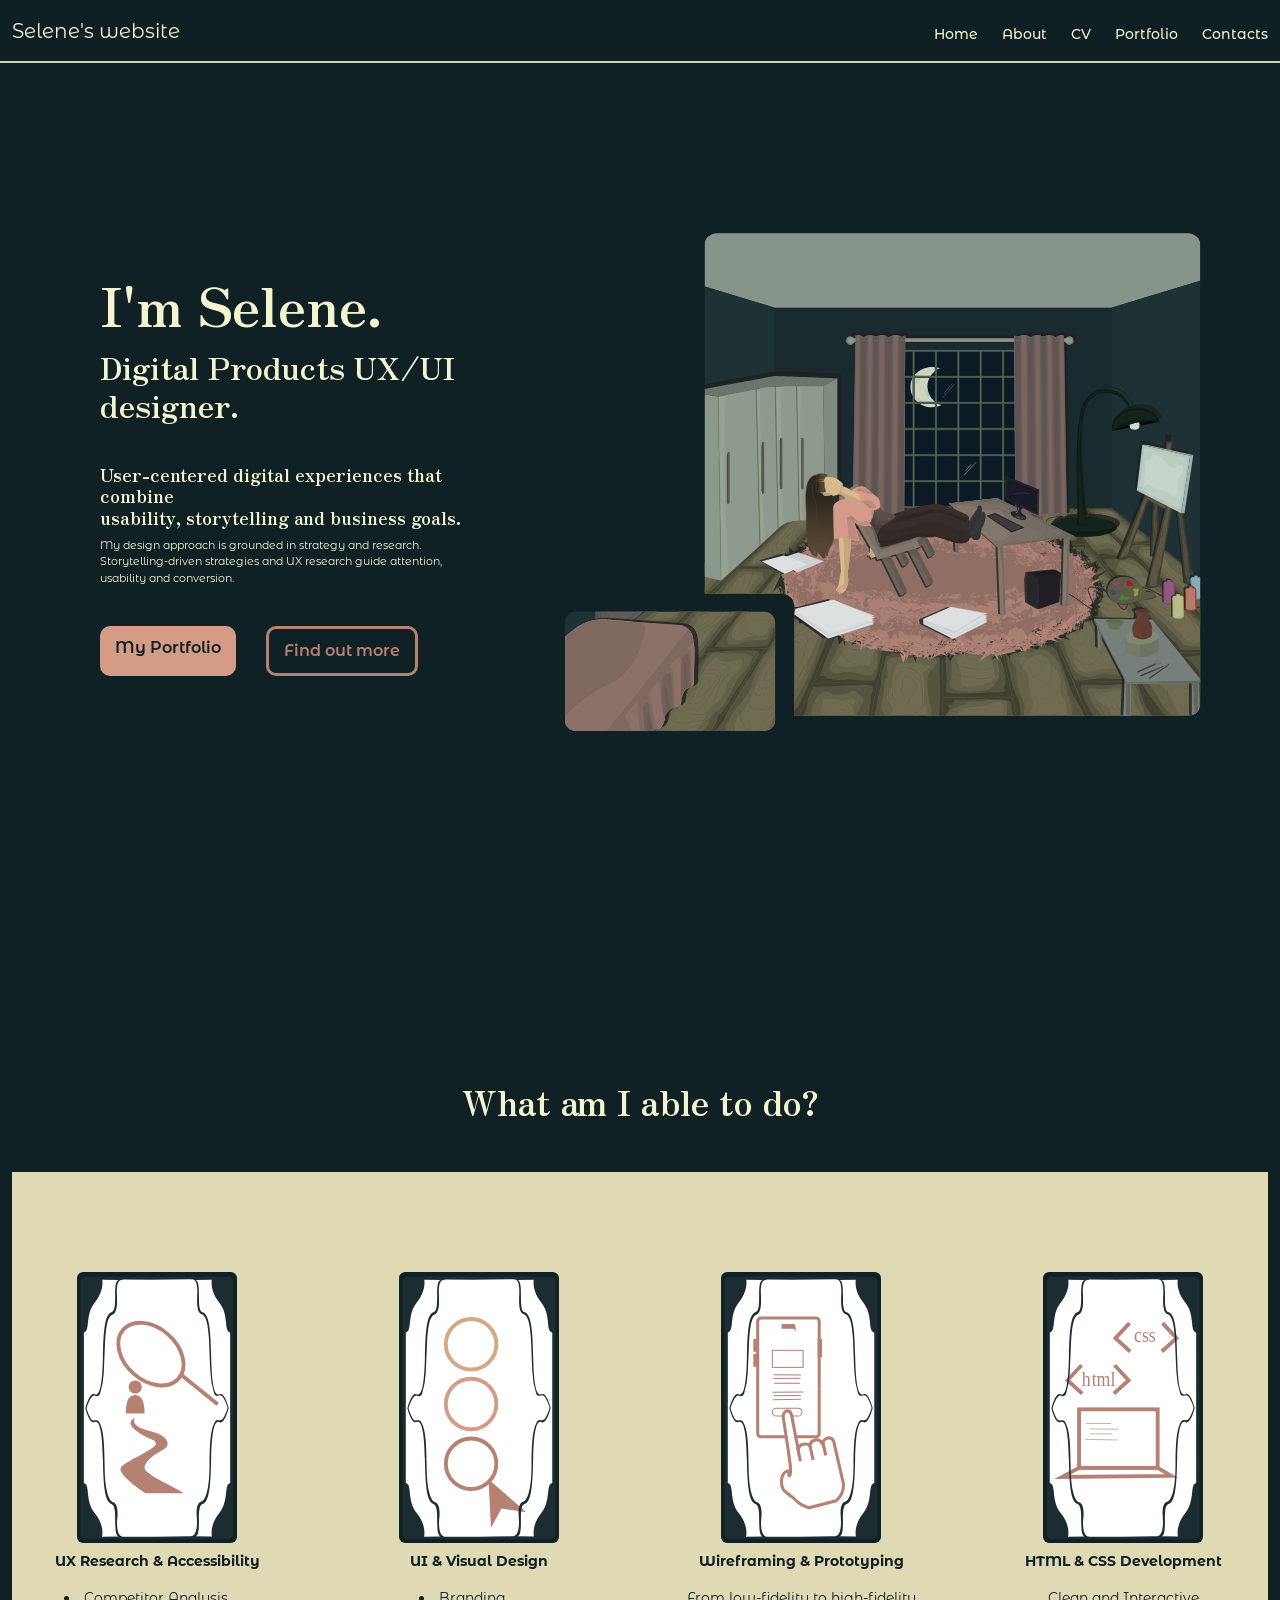
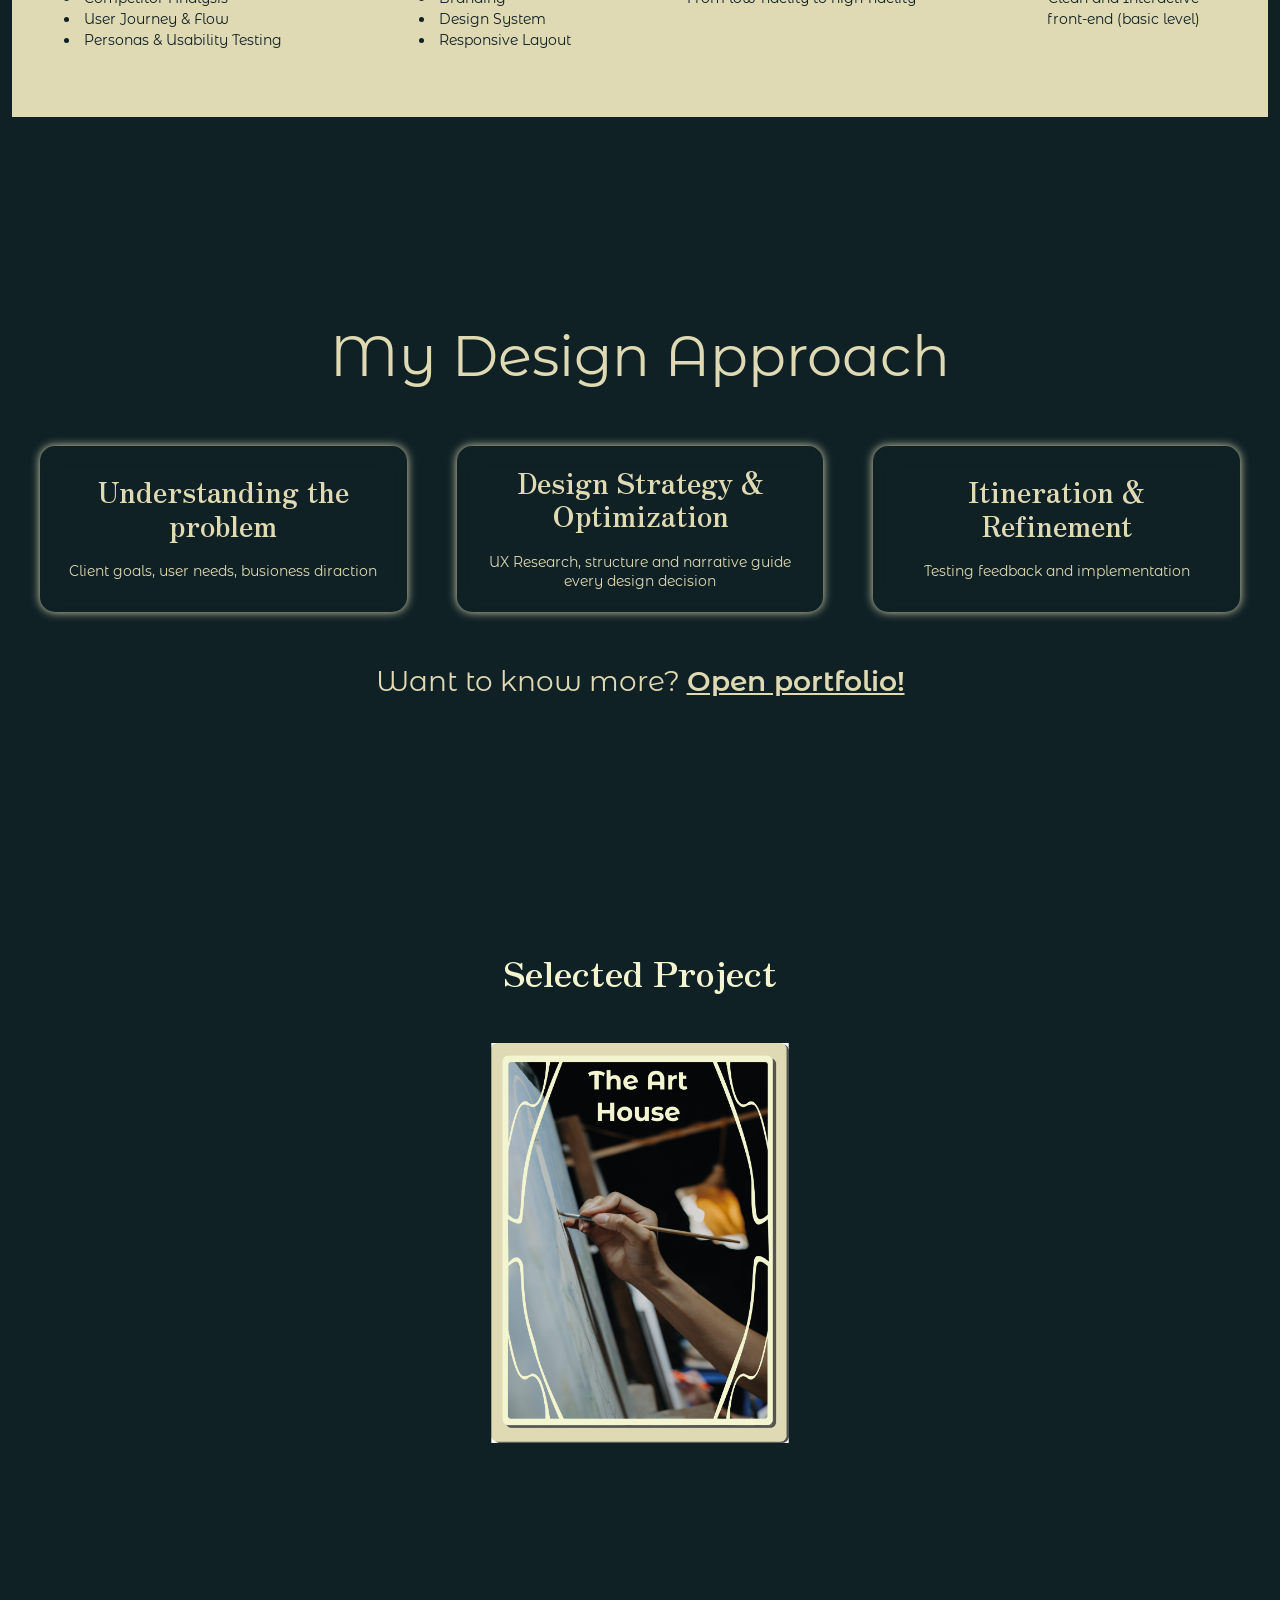
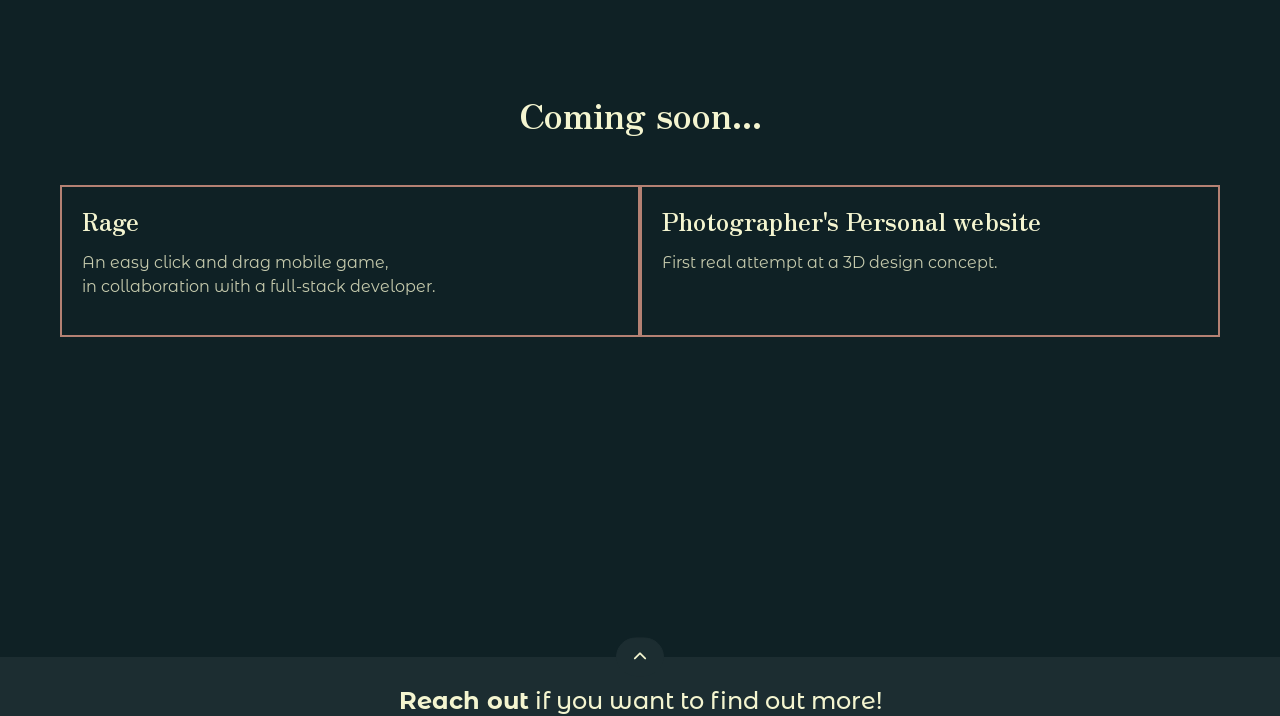
==== index.html @ 8f1175ca "hopefully last tuches" ====
<!DOCTYPE html>
<html lang="en">
<head>
    <meta charset="UTF-8">
    <meta name="viewport" content="width=device-width, initial-scale=1.0">
    
    <title>Selene's Design</title>
    <meta name="description" content="Primo website creato con HTML, CSS, SASS e Bootstrap">
    <meta property="og:title" content="Home">
    <meta property="og:description" content="la Home del sito">
    <meta property="og:image" content="#">
    <meta property="og:url" content="#">
    <meta property="og:type" content="website">
    <link href="https://cdn.jsdelivr.net/npm/bootstrap@5.3.8/dist/css/bootstrap.min.css" rel="stylesheet" integrity="sha384-sRIl4kxILFvY47J16cr9ZwB07vP4J8+LH7qKQnuqkuIAvNWLzeN8tE5YBujZqJLB" crossorigin="anonymous">
    <link rel="stylesheet" href="https://cdnjs.cloudflare.com/ajax/libs/font-awesome/6.5.1/css/all.min.css">
 
    <link rel="icon" type="image/svg+xml" href="assets/img/favicon.svg">
    <link rel="preconnect" href="https://fonts.googleapis.com">
    <link rel="preconnect" href="https://fonts.gstatic.com" crossorigin>
    <link href="https://fonts.googleapis.com/css2?family=Montserrat+Alternates:ital,wght@0,100;0,200;0,300;0,400;0,500;0,600;0,700;0,800;0,900;1,100;1,200;1,300;1,400;1,500;1,600;1,700;1,800;1,900&family=Zen+Antique&family=Zen+Antique+Soft&display=swap" rel="stylesheet">
    <link href="https://fonts.googleapis.com/css2?family=Montserrat+Alternates:ital,wght@0,100;0,200;0,300;0,400;0,500;0,600;0,700;0,800;0,900;1,100;1,200;1,300;1,400;1,500;1,600;1,700;1,800;1,900&family=Zen+Antique&display=swap" rel="stylesheet">
    <link rel="stylesheet" href="assets/style/style.css">      
</head>
<body>


    <nav class="navbar fixed-top">
        <div class="container-fluid">
            <a class="navbar-brand" href="index.html">Selene's website</a>


            <ul class="navbar-nav desktop-nav ms-auto d-none d-md-flex flex-row gap-4">
                <li class="nav-item">
                    <a class="nav-link" href="index.html">Home</a>
                </li>
                <li class="nav-item">
                    <a class="nav-link" href="about/about.html">About</a>
                </li>
                <li class="nav-item">
                    <a class="nav-link" href="cv/cv.html">CV</a>
                </li>
                <li class="nav-item">
                    <a class="nav-link" href="portfolio/portfolios.html">Portfolio</a>
                </li>
                <li class="nav-item">
                    <a class="nav-link" href="contatti/contacts.html">Contacts</a>
                </li>
            </ul>



            <button class="navbar-toggler d-md-none collapsed" type="button" data-bs-toggle="offcanvas" data-bs-target="#offcanvasNavbar" aria-controls="offcanvasNavbar" aria-label="Toggle navigation">
                <span class="navbar-toggler-icon"></span>
            </button>

            <div class="offcanvas offcanvas-top d-md-none" tabindex="-1" id="offcanvasNavbar" aria-labelledby="offcanvasNavbarLabel">
                <div class="offcanvas-header">
                    <button type="button" class="btn-close" data-bs-dismiss="offcanvas" aria-label="Close"></button>
                </div>
                <div class="offcanvas-body">
                    <ul class="navbar-nav justify-content-end flex-grow-1 pe-3">
                        <li class="nav-item">
                            <a class="nav-link" aria-current="page" href="index.html">Home</a>
                        </li>
                        <li class="nav-item">
                            <a class="nav-link" href="about/about.html">About</a>
                        </li>
                        <li class="nav-item">
                            <a class="nav-link" href="cv/cv.html">CV</a>
                        </li>
                        <li class="nav-item">
                            <a class="nav-link" href="portfolio/portfolios.html">Portfolio</a>
                        </li>
                        <li class="nav-item">
                            <a class="nav-link" href="contatti/contacts.html">Contacts</a>
                        </li>
                    </ul>
                </div>
            </div>
        </div>
    </nav>


    <main>

        <header class="hero container-fluid">
    
            <div class="hero-text-content">
                <h1>I'm Selene.</h1>
                <h2 class="hero-subtitle">Digital Products UX/UI designer.</h2>
                <br>
                <h3>User-centered digital experiences that combine <br>usability, storytelling and business goals.</h3>
                <p class="hero-description">My design approach is grounded in strategy and research. <br>Storytelling-driven strategies and UX research guide attention, <br>usability and conversion.</p>
                <div class="landing-page-btns">
                    <a href="portfolio/portfolios.html" class="landing-page-btn-2 btn">My Portfolio</a>
                    <a href="#what-i-do" class="landing-page-btn-1 btn">Find out more</a>
                </div>
            </div>

            <div class="hero-image-container">
                <img src="assets/img/lp-cropped-mobile-new.svg" alt="Selene's illustration" class="img-fluid-mobile">
                <img src="assets/img/lp-cropped.desktop.svg" alt="Selene Illustration" class="img-fluid-desktop">
            </div>

        </header>
                
        <div class="container-fluid ability" id="what-i-do">
            <h2 class="text-center">What am I able to do?</h2>
            
            <div class="ability-card-container">
            <div class="ability-card">
                <div class="ability-item">
                    <img src="assets/img/home-card-ux.svg" alt="card ux">
                    <p><strong>UX Research & Accessibility</strong></p>
                    <ul>
                        <li>Competitor Analysis</li>
                        <li>User Journey & Flow</li>
                        <li>Personas & Usability Testing</li>
                    </ul>
                </div>
                <div class="ability-item">
                    <img src="assets/img/home-card-ui.svg" alt="card ui">
                    <p><strong>UI & Visual Design</strong></p>
                    <ul>
                        <li>Branding</li>
                        <li>Design System</li>
                        <li>Responsive Layout</li>
                    </ul>
                </div>
                <div class="ability-item">
                    <img src="assets/img/home-card-proto.svg" alt="card prototyping">
                    <p><strong>Wireframing & Prototyping</strong></p>
                    <p>From low-fidelity to high-fidelity</p>
                </div>
                <div class="ability-item">
                    <img src="assets/img/home-card-develope.svg" alt="card developing">
                    <p><strong>HTML & CSS Development</strong></p>
                    <p>Clean and Interactive <br>front-end (basic level)</p>
                </div>
            </div>
            </div>        
        </div>


        <section class="more-card">
            <p class="appr">My Design Approach</p>
            <div class="cards-wrapper">
                <div class="text-content-home">
                    <h2>Understanding the problem</h2>
                    <p>Client goals, user needs, busioness diraction</p>
                </div>

                <div class="text-content-home">
                    <h2>Design Strategy & Optimization</h2>
                    <p>UX Research, structure and narrative guide every design decision</p>
                </div>

                <div class="text-content-home">
                    <h2>Itineration & Refinement</h2>
                    <p>Testing feedback and implementation</p>
                </div>
            </div>
            <p class="know-more"> Want to know more? <a href="portfolio/portfolios.html">Open portfolio!</a></p>
        </section>



        <div class="last-project-container">
            <h2>Selected Project</h2>
        
            <div class="last-project d-flex justify-content-center align-items-center">
                <a href="./portfolio/art-house-project.html">
                    <img src="assets/img/selected-card.svg" alt="personaggio all'impiedi">
                </a>
            </div>
        </div>


        <div class="future-prj">
            <h2>Coming soon...</h2>

                <div class="funfact-buddy">
        <div class="funfact-comments-buddy justify-content-center">
            <div class="fact-card-buddy">
                <h3>Rage</h3>
                <p>An easy click and drag mobile game, <br>in collaboration with a full-stack developer.</p>
            </div>
            <div class="fact-card-buddy">
                <h3>Photographer's Personal website</h3>
                <p>First real attempt at a 3D design concept.</p>
            </div>
        </div>
    </div>

        </div>
    </main>




<div class="footer-container">
    <div class="footer-toggler">
        <button class="btn btn-sm btn-custom-mimic" type="button" data-bs-toggle="collapse" data-bs-target="#footerCollapse" aria-expanded="false" aria-controls="footerCollapse">
            <i class="fas fa-chevron-up collapse-toggle-icon"></i>
        </button>
    </div>

    <footer class="custom-footer">
        <div class="container">
            <div class="text-center"> 
                <h4 class="foot-ttl mb-5"><strong>Reach out</strong> if you want to find out more!</h4>
            </div>
            <div class="collapse" id="footerCollapse">
                
                <div class="socials d-flex justify-content-center align-items-center flex-row">

                    <div>
                        <a href="https://www.linkedin.com/in/selene-ruscica-20b298281?utm_source=share&utm_campaign=share_via&utm_content=profile&utm_medium=ios_app " target="_blank">
                        <img src="assets/img/linkedin-icon.svg" alt="linkedin link icon" style="width: 32px; height: 32px; margin: 30px;">
                        </a>
                    </div>
                    <div>
                        <a href="https://www.instagram.com/_.selene_design._/" target="_blank">
                       <img src="assets/img/insta-icon.svg" alt="instagram link icon"  style="width: 32px; height: 32px; margin: 30px;">
                       </a>
                    </div>
                    <div>
                        <a href="https://www.facebook.com/profile.php?id=61582505728116" target="_blank">
                        <img src="assets/img/fb-icon.svg" alt="facebook link icon"  style="width: 32px; height: 32px; margin: 30px;">
                        </a>
                    </div> 
                </div>
            </div>
        </div>
    </footer>
</div>

    <script src="https://cdn.jsdelivr.net/npm/bootstrap@5.3.8/dist/js/bootstrap.bundle.min.js" integrity="sha384-FKyoEForCGlyvwx9Hj09JcYn3nv7wiPVlz7YYwJrWVcXK/BmnVDxM+D2scQbITxI" crossorigin="anonymous"></script>
</body>
</html>
---- assets/style/style.css ----
@charset "UTF-8";
.main-content {
  padding-top: 60px;
  color: rgb(244, 245, 208);
}
.main-content .about {
  font-size: 56px;
}

.text-content-about {
  width: 100%;
  max-width: 700px;
  margin-inline: auto;
  box-shadow: 0 0 10px;
  border: 2px solid rgb(223, 217, 180);
  border-radius: 15px;
  -webkit-backdrop-filter: blur(10px);
          backdrop-filter: blur(10px);
  padding: 20px;
}

.image-content img {
  width: clamp(240px, 35vw, 380px);
  height: auto;
  max-width: 100%;
}

/* quando sei in modalità "desktop" (da lg in su) */
@media (min-width: 1200px) {
  .main-content {
    justify-content: center;
    align-items: center;
    gap: 3rem;
  }
  .text-content {
    flex: 0 0 680px;
    max-width: 680px;
    margin-inline: 0;
  }
  .image-content {
    flex: 0 0 420px;
    display: flex;
    justify-content: center;
  }
  .image-content img {
    width: 420px;
    height: auto;
    max-width: 100%;
    display: block;
  }
}
.ability #skill-title {
  color: rgb(244, 245, 208);
  font-size: 56px;
  margin-bottom: 80px;
  margin-top: 150px;
}
.ability li {
  text-align: start;
  list-style-position: inside;
}

.ability #skill-container {
  padding-top: 50px;
}

.my-progress h2 {
  color: rgb(244, 245, 208);
  padding: 10px;
  font-size: 56px;
  margin-top: 200px;
  margin-bottom: 0;
  text-align: center;
  display: flex;
  justify-content: center;
  align-items: center;
}

.progress-book img {
  padding: 10px;
  width: 1000px;
  height: 800px;
  overflow: hidden;
}

.funfact h2 {
  color: rgb(244, 245, 208);
  font-size: 56px;
  margin-top: 50px;
  margin-bottom: 50px;
  display: flex;
  justify-content: center;
  align-items: center;
}

.funfact-comments {
  display: flex;
  justify-content: center;
  flex-direction: row;
  flex-wrap: wrap;
  padding: 50px;
}

.fact-card {
  width: 200px;
  margin: 10px;
  border: 3px solid rgb(212, 156, 133);
  text-align: center;
  border-radius: 4px;
}

.fact-card p {
  color: rgb(244, 245, 208);
  margin-bottom: 0;
  font-size: 1rem;
}

@media (max-width: 768px) {
  .main-content {
    padding: 20px 10px !important;
  }
  .main-content .about {
    font-size: 44px;
  }
  .main-content .text-content {
    margin: 20px !important;
    width: 100% !important;
    padding: 0px 15px;
  }
  .main-content .text-content p {
    max-width: 100%;
  }
  .image-content img {
    width: 280px;
    height: 380px;
  }
}
@media (max-width: 768px) {
  .ability #skill-title {
    font-size: 44px;
  }
}
@media (max-width: 768px) {
  .my-progress h2 {
    font-size: 44px;
    text-align: center;
  }
}
@media (max-width: 768px) {
  .progress-book img {
    width: 700px;
    height: 500px;
    overflow: hidden;
  }
}
@media (max-width: 768px) {
  .funfact h2 {
    text-align: center;
    font-size: 44px;
  }
}
@media (max-width: 768px) {
  .fact-card {
    width: 300px;
  }
}
.contact-form {
  margin-left: 100px;
  display: flex;
  justify-content: flex-start;
  align-items: flex-start;
  flex-direction: column;
}

.img-lettera {
  margin-top: 200px;
  margin-bottom: 50px;
}

.title-contacts {
  margin-bottom: 50px;
  color: rgb(244, 245, 208);
  font-size: 56px;
  font-weight: 300;
}

.field {
  margin-bottom: 50px;
}

.all-field label, input, textarea {
  display: flex;
  flex-direction: column;
}

label {
  color: rgb(244, 245, 208);
  font-size: 28px;
}

input {
  width: 500px;
  height: 40px;
}

textarea {
  width: 700px;
  height: auto;
}

.btn-send {
  margin-bottom: 100px;
  background: rgb(212, 156, 133);
  color: rgb(15, 33, 37);
  border: 2px solid rgb(212, 156, 133);
  font-size: 16px;
  font-weight: 600;
  border-radius: 10px;
  padding: 10px 25px;
}
.btn-send:hover {
  color: rgb(212, 156, 133);
  background-color: rgb(15, 33, 37);
}

@media (max-width: 768px) {
  .contact-form {
    margin: 0 50px 0 50px;
  }
  .title-contacts {
    font-size: 31px;
  }
  label {
    font-size: 18px;
  }
  input {
    width: 300px;
    height: 40px;
  }
  textarea {
    width: 300px;
    height: auto;
  }
  .btn-send {
    padding: 5px 25px;
  }
}
.prt-title {
  margin-top: 200px;
  margin-bottom: 100px;
  color: rgb(244, 245, 208);
  text-align: center;
  font-size: 84px;
}
@media (max-width: 768px) {
  .prt-title {
    font-size: 54px;
  }
}

.school-proj {
  color: rgb(244, 245, 208);
  text-align: center;
  padding-bottom: 50px;
  font-size: 56px;
}
@media (max-width: 767px) {
  .school-proj {
    font-size: 31px;
    padding-bottom: 0;
    padding-top: 30px;
  }
}

/* --- DESKTOP --- */
.prt-cards {
  display: flex;
  align-items: center;
  justify-content: center;
}

[class^=prt-card-] {
  position: relative;
  transition: transform 0.3s ease;
  width: 220px;
  height: 370px;
}
[class^=prt-card-]::after {
  content: attr(data-tooltip);
  position: absolute;
  bottom: 0;
  left: 50%;
  transform: translateX(-50%);
  background-color: rgb(28, 45, 49);
  color: rgb(244, 245, 208);
  padding: 10px 15px;
  border-radius: 6px;
  font-size: 0.8rem;
  z-index: 999;
  white-space: normal;
  width: 220px;
  text-align: center;
  line-height: 1.4;
  opacity: 0;
  visibility: hidden;
  transition: all 0.3s ease-in-out;
  pointer-events: none;
}
[class^=prt-card-]:hover {
  transform: scale(1.05);
}
[class^=prt-card-]:hover::after {
  opacity: 1;
  visibility: visible;
  bottom: -110px;
}

.prt-card-1 {
  margin-left: 50px;
  margin-right: 30px;
}

.prt-card-2 {
  margin-right: 30px;
}

.prt-card-3 {
  margin-right: 50px;
}

/* --- SEZIONE MOBILE (Carosello) --- */
@media (max-width: 767px) {
  .mobile-card-container {
    padding: 40px 0;
    display: flex;
    flex-direction: column;
    align-items: center;
  }
  .mobile-card-container img {
    width: 200px;
    height: auto;
    border-radius: 12px;
    box-shadow: 0 10px 30px rgba(0, 0, 0, 0.3);
  }
  .mobile-card-info {
    margin-top: 25px;
    width: 200px;
    height: auto;
    padding: 15px;
    background-color: rgb(28, 45, 49);
    border-radius: 8px;
    color: rgb(244, 245, 208) !important;
    text-align: center;
    overflow: visible;
  }
  .mobile-card-info h3 {
    font-size: 1.4rem;
    margin-bottom: 10px;
    font-family: "Montserrat Alternates", sans-serif;
    font-weight: bold;
  }
  .mobile-card-info p {
    font-size: 0.95rem;
    line-height: 1.5;
    opacity: 1;
  }
  .carousel-control-prev, .carousel-control-next {
    width: 15%;
  }
  .carousel-control-prev-icon,
  .carousel-control-next-icon {
    background-image: none;
    border-style: solid;
    border-width: 3px 3px 0 0;
    width: 20px;
    height: 20px;
    color: rgb(244, 245, 208);
    display: inline-block;
  }
  .carousel-control-prev-icon {
    transform: rotate(-135deg);
  }
  .carousel-control-next-icon {
    transform: rotate(45deg);
  }
}
.curriculum {
  color: rgb(223, 217, 180);
  padding: 50px;
  display: flex;
  flex-direction: column;
  align-items: center;
  justify-content: flex-start;
  margin-bottom: 50px;
}

.curriculum h1 {
  margin-top: 100px;
  margin-bottom: 50px;
}

.text-content-cv {
  padding: 20px 30px;
  margin: 30px auto;
  width: min(720px, 100%);
  box-shadow: 0 0 10px;
  border: 2px solid rgb(223, 217, 180);
  border-radius: 15px;
  -webkit-backdrop-filter: blur(10px);
          backdrop-filter: blur(10px);
  color: rgb(223, 217, 180);
}

@media (max-width: 768px) {
  .text-content {
    margin: 50px 50px;
  }
}
.footer-container {
  position: relative;
  margin-top: 20rem;
}

/*stile footer:*/
.custom-footer {
  background-color: rgb(28, 45, 49);
  padding-top: 30px;
  color: rgb(244, 245, 208);
}

/*posiione pulsante*/
.footer-toggler {
  position: absolute;
  top: 0;
  left: 50%;
  transform: translate(-50%, -50%);
  z-index: 999;
}

/*stile pulsante*/
.btn-custom-mimic {
  --bs-btn-bg: rgb(28, 45, 49);
  --bs-btn-border-color: rgb(28, 45, 49);
  --bs-btn-hover-color: rgb(244, 245, 208);
  --bs-btn-hover-bg: rgb(28, 45, 49);
  --bs-btn-hover-border-color: rgb(28, 45, 49);
  --bs-btn-active-bg: rgb(28, 45, 49);
  --bs-btn-active-border-color: rgb(28, 45, 49);
  border-radius: 50px;
  padding: 0.5rem 1rem;
}

/*stile icona*/
.collapse-toggle-icon {
  color: rgb(244, 245, 208);
  transition: transform 0.3s ease;
}

/*stile icona aperta*/
.footer-toggler button[aria-expanded=true] .collapse-toggle-icon {
  transform: rotate(180deg);
  color: rgb(244, 245, 208);
}

.project-intro {
  margin-top: 100px;
  margin-bottom: 100px;
  text-align: center;
  color: rgb(244, 245, 208);
}
.project-intro h1 {
  font-size: 56px;
  margin-bottom: 20px;
  color: rgb(244, 245, 208);
}
.project-intro p {
  font-size: 28px;
  line-height: 1.6;
}

.choose-adventure {
  color: rgb(244, 245, 208) !important;
  font-size: 28px;
  margin-top: 50px !important;
  text-align: center !important;
  opacity: 1;
}

.funfact-comments-buddy {
  display: flex;
  justify-content: center;
  gap: 0;
  padding: 0 20px;
  max-width: 1200px;
  margin: 0 auto;
}

.fact-card-buddy {
  flex: 1;
  border: 2px solid rgb(180, 129, 115);
  padding: 20px;
  text-align: left;
}
.fact-card-buddy h3 {
  font-size: 24px;
  margin-bottom: 15px;
  color: rgb(244, 245, 208);
}
.fact-card-buddy p {
  font-size: 16px;
  line-height: 1.5;
  color: rgba(244, 245, 208, 0.8);
}

.btn-proto {
  margin: 20px auto;
  padding: 10px 20px;
  font-size: 18px;
  font-weight: 600;
  color: rgb(15, 33, 37);
  border: 2px solid rgb(15, 33, 37);
  border-radius: 10px;
  background-color: rgb(212, 156, 133);
  text-decoration: none;
}
.btn-proto:hover {
  color: rgb(212, 156, 133);
  background-color: rgb(15, 33, 37);
  border: 2px solid rgb(212, 156, 133);
}
.btn-proto.desktop-link {
  display: inline-block;
}
.btn-proto.mobile-link {
  display: none;
}

.road-wrapper {
  display: flex;
  flex-direction: column;
  align-items: center;
  background-color: rgb(15, 33, 37);
  padding-bottom: 0;
  color: rgb(244, 245, 208);
}
.road-wrapper .journey-title {
  font-size: 84px;
  font-weight: 300;
  margin: 40px 0 20px 0;
  padding-bottom: 100px;
}
.road-wrapper .journey-subtitle {
  padding-bottom: 100px;
  font-size: 28px;
  text-align: center;
}
.road-wrapper .lead {
  font-size: 28px;
}

.road-container {
  position: relative;
  /* IMPORTANTE: Questo limita quanto la strada può diventare grande */
  width: 100%;
  max-width: 800px;
  margin: 0 auto;
  padding-top: 80px;
}
.road-container .road-image {
  width: 100%;
  height: auto;
  display: block;
}

.road-step {
  position: absolute;
  width: 450px;
  display: flex;
  flex-direction: column;
  align-items: center;
  color: rgb(244, 245, 208);
}
.road-step .step-icon img {
  width: 80px;
  height: 80px;
}
.road-step .step-content {
  display: flex;
  align-items: flex-start;
  text-align: left;
}
.road-step .step-num {
  font-family: "Zen Antique Soft", serif;
  font-size: 70px;
  font-weight: 100;
  line-height: 0.8;
  padding-right: 15px;
  padding-top: 10px;
}
.road-step .step-description {
  border-left: 2px solid rgba(244, 245, 208, 0.5);
  padding-left: 15px;
}
.road-step .step-description h3 {
  font-family: "Montserrat", sans-serif;
  font-size: 28px;
  font-weight: 400;
  margin-bottom: 5px;
}
.road-step .step-description p {
  font-size: 14px;
  line-height: 1.4;
  opacity: 0.9;
  margin: 0;
}

.open-proto {
  top: 30px;
  left: -80px;
  position: relative;
}
.open-proto a {
  font-size: 28px;
  font-weight: 600;
  color: rgb(244, 245, 208) !important;
}
.open-proto .mobile-link {
  display: none;
}
.open-proto .desktop-link {
  display: inline-block;
}

/* POSIZIONAMENTO MANUALE */
.step-1 {
  top: 10px; /* Regola l'altezza */
  right: -100px; /* Sposta a destra della strada */
  text-align: left;
}

.step-2 {
  top: 120px;
  left: -200px;
  text-align: right;
}

.step-3 {
  top: 250px;
  right: -175px;
  text-align: left;
}

.step-4 {
  top: 380px;
  left: -350px;
  text-align: right;
}

.step-5 {
  top: 520px;
  right: -280px;
  text-align: right;
}

.step-6 {
  top: 720px;
  left: -350px;
  text-align: right;
}

.step-7 {
  top: 930px;
  right: -280px;
  text-align: right;
}

.step-8 {
  top: 1130px;
  left: -370px;
  text-align: right;
}

.step-9 {
  top: 1400px;
  right: -287px;
  text-align: right;
}

.step-10 {
  top: 1730px;
  left: -330px;
  text-align: right;
}

/* Stile per i modal */
.custom-modal-style {
  background-color: rgb(15, 33, 37) !important;
  border: 1px solid rgba(244, 245, 208, 0.2) !important;
  box-shadow: 0 0 30px rgba(0, 0, 0, 0.5);
  position: relative;
}
.custom-modal-style .modal-body {
  overflow: hidden;
}

.horizontal-scroll-wrapper {
  display: flex;
  overflow-x: auto;
  scroll-behavior: smooth;
  scroll-snap-type: x proximity;
  scrollbar-width: none;
}
.horizontal-scroll-wrapper::-webkit-scrollbar {
  display: none;
}

.modal-dialog.modal-xl {
  max-width: 865px;
  margin: 1.75rem auto;
}
@media (max-width: 992px) {
  .modal-dialog.modal-xl {
    max-width: 90%;
  }
}

.long-slide-img {
  height: 70vh;
  width: auto;
  display: block;
  flex-shrink: 0;
  -o-object-fit: cover;
     object-fit: cover;
  scroll-snap-align: start;
}

.btn-close-custom {
  position: absolute;
  top: 20px;
  right: 20px;
  z-index: 9999;
  background: rgba(15, 33, 37, 0.8);
  border-radius: 50%;
  width: 40px;
  height: 40px;
  display: flex;
  align-items: center;
  justify-content: center;
  color: rgb(244, 245, 208);
  border: none;
  cursor: pointer;
  transition: transform 0.2s ease;
}
.btn-close-custom:hover {
  transform: scale(1.2);
}

.nav-arrow {
  position: absolute;
  top: 50%;
  transform: translateY(-50%);
  z-index: 1050;
  background: rgba(15, 33, 37, 0.4);
  border: 2px solid rgb(244, 245, 208);
  color: rgb(244, 245, 208);
  border-radius: 50%;
  width: 50px;
  height: 50px;
  display: flex;
  align-items: center;
  justify-content: center;
  cursor: pointer;
  transition: all 0.3s ease;
}
.nav-arrow:hover {
  background: rgb(244, 245, 208);
  color: rgb(15, 33, 37);
}
.nav-arrow.prev {
  left: 20px;
}
.nav-arrow.next {
  right: 20px;
}

.step-icon {
  transition: transform 0.3s ease, filter 0.3s ease;
  cursor: pointer;
}
.step-icon:hover {
  transform: scale(1.15);
  filter: brightness(1.2);
}

@media (max-width: 768px) {
  .project-intro h1 {
    font-size: 44px;
    text-align: center;
  }
  .project-intro h1 .lead {
    font-size: 22px;
    text-align: center;
  }
  .road-wrapper .journey-title {
    font-size: 66px;
    text-align: center;
  }
  .road-wrapper .journey-subtitle {
    font-size: 22px;
  }
}
@media (max-width: 768px) {
  .funfact-comments-buddy {
    display: flex;
    justify-content: center;
    flex-direction: column;
  }
  .choose-adventure {
    font-size: 22px;
  }
}
@media (max-width: 768px) {
  .btn-proto.desktop-link {
    display: none;
  }
  .btn-proto.mobile-link {
    display: inline-block;
  }
}
@media (max-width: 768px) {
  .road-container {
    background-image: url(../img/sentiero-mobile.svg);
    background-repeat: no-repeat;
    background-size: cover;
    background-position: top center;
    width: 100%;
    min-height: auto;
    display: flex;
    flex-direction: column;
    padding: 40px 10px 100px 10px;
    overflow: hidden;
  }
  .road-container .road-image {
    display: none;
  }
}
@media (max-width: 768px) {
  .road-step {
    position: relative !important;
    top: auto !important;
    left: 0 !important;
    right: 0 !important;
    width: -moz-fit-content;
    width: fit-content;
    max-width: 80%;
    min-width: 200px;
    margin: 10px auto;
    background: rgba(15, 33, 37, 0.9);
    border: 2px solid rgba(244, 245, 208, 0.3);
    border-radius: 15px;
    padding: 10px 10px;
    display: flex;
    flex-direction: row !important;
    align-items: center;
  }
  .road-step:nth-child(even) {
    margin-left: auto;
    margin-right: 5%;
  }
  .road-step:nth-child(odd) {
    margin-right: auto;
    margin-left: 5%;
  }
  .road-step .step-num {
    display: none;
  }
  .road-step .step-description {
    border-left: 1px solid rgba(244, 245, 208, 0.5);
  }
  .road-step .step-description h3 {
    font-size: 22px;
  }
  .road-step .step-description p {
    font-size: 11px;
  }
}
@media (max-width: 768px) {
  .step-icon {
    width: 50px !important;
    height: 50px !important;
    flex-shrink: 0;
    padding-right: 5px;
  }
  .step-icon img {
    width: 100% !important;
    height: 100% !important;
    -o-object-fit: contain;
       object-fit: contain;
  }
}
@media (max-width: 768px) {
  .open-proto {
    position: relative !important;
    top: 0 !important;
    left: 0 !important;
    width: 100%;
    display: flex;
    justify-content: center;
    align-items: center;
    text-align: center;
  }
  .open-proto a {
    font-size: 24px;
    text-decoration: underline;
  }
  .open-proto .desktop-link {
    display: none;
  }
  .open-proto .mobile-link {
    display: inline-block !important;
  }
}
@media (max-width: 768px) {
  .nav-arrow {
    display: none !important;
  }
  .custom-modal-style {
    margin: 5px;
    border-radius: 15px;
  }
  .long-slide-img {
    height: 60vh !important;
    width: auto;
  }
  .horizontal-scroll-wrapper {
    -webkit-overflow-scrolling: touch;
    padding: 0;
  }
}
html {
  height: 100%;
}

body {
  background-color: rgb(15, 33, 37);
  font-family: "Montserrat Alternates", sans-serif;
  font-size: 14px;
}

body h1 {
  font-family: "Zen Antique Soft", serif;
  font-size: 58px;
}

body h2 {
  font-family: "Zen Antique Soft", serif;
  font-size: 35px;
}

body h3 {
  font-family: "Zen Antique Soft", serif;
  font-size: 22px;
}

.navbar {
  background-color: rgba(15, 33, 37, 0.8);
  color: white;
  border-bottom: 2px solid rgba(244, 245, 208, 0.85);
}

.navbar-brand {
  color: rgb(244, 245, 208);
}

.navbar-toggler {
  border: none !important;
  box-shadow: none !important;
  background-color: transparent !important;
  padding: 0.25rem;
}

.navbar-toggler:focus {
  box-shadow: none !important;
}

.navbar-toggler-icon {
  background-image: url(../img/menu.hamburgher.chiuso.svg);
  background-size: contain;
  background-repeat: no-repeat;
  background-position: center;
  width: 1.8rem;
  height: 1.8rem;
}

.btn-close {
  background-image: url(../img/menu.hamburgher.x.svg);
  background-size: 70%;
  width: 2rem;
  height: 2rem;
  padding-right: 1rem;
  background-repeat: no-repeat;
  background-position: center;
  opacity: 1;
}

#offcanvasNavbar {
  height: 70vh;
  background-color: rgba(28, 45, 49, 0.75);
}
@media (max-width: 768px) {
  #offcanvasNavbar {
    height: 100%;
  }
}

.desktop-nav .nav-link {
  color: rgb(244, 245, 208);
  font-weight: 500;
  position: relative;
}

.desktop-nav .nav-link::after {
  content: "";
  position: absolute;
  left: 0;
  bottom: -4px;
  width: 0;
  height: 2px;
  background-color: rgb(180, 129, 115);
  transition: width 0.3s ease;
}

.desktop-nav .nav-link:hover::after {
  width: 100%;
}

.nav-link {
  color: rgb(244, 245, 208);
}

.landing-page-btns {
  display: flex;
  flex-wrap: wrap;
  justify-content: flex-start;
  gap: 30px;
  margin-top: 30px;
  font-size: 14px;
  padding: 10px 0;
  /* STILE DEI BOTTONI - Sostituisce la parte che avevi commentato */
}
@media (min-width: 768px) {
  .landing-page-btns {
    justify-content: flex-start;
  }
}
.landing-page-btns .landing-page-btn-1 {
  font-size: 16px;
  padding: 10px 15px;
  background-color: rgb(15, 33, 37) !important;
  color: rgb(180, 129, 115) !important;
  border-radius: 10px;
  border: 3px solid rgb(180, 129, 115);
  text-decoration: none;
  font-weight: 600;
  display: inline-block;
  transition: transform 0.2s;
}
.landing-page-btns .landing-page-btn-1:hover {
  transform: scale(1.05);
  filter: brightness(1.1);
}
.landing-page-btns .landing-page-btn-2 {
  font-size: 16px;
  padding: 10px 15px;
  background-color: rgb(212, 156, 133) !important;
  color: rgb(15, 33, 37) !important;
  border-radius: 10px;
  border: none;
  text-decoration: none;
  font-weight: 600;
  display: inline-block;
  transition: transform 0.2s;
}
.landing-page-btns .landing-page-btn-2:hover {
  transform: scale(1.05);
  filter: brightness(1.1);
}

.hero {
  display: flex;
  flex-direction: column;
  align-items: center;
  justify-content: center;
  overflow: hidden;
  min-height: 100vh;
  padding: 100px 20px 40px 20px;
  gap: 30px;
  color: rgb(244, 245, 208);
  /* MEDIA QUERY DESKTOP CORRETTA */
}
.hero .hero-text-content {
  order: 2;
  justify-content: flex-start;
  align-items: center;
  margin: 0 10px;
  flex: 1;
}
.hero .hero-text-content h1 {
  margin-top: 0 !important;
  font-size: 54px !important;
  line-height: 1.1;
  margin-bottom: 15px;
}
.hero .hero-text-content .hero-subtitle {
  font-size: 31px !important;
  margin-bottom: 20px;
}
.hero .hero-text-content h3 {
  font-size: 18px !important;
}
.hero .hero-text-content .hero-description {
  font-size: 11px !important;
  max-width: 500px;
}
.hero .hero-image-container {
  order: 1;
  flex: 1;
  width: 100%;
  margin: 0 10px;
}
.hero .hero-image-container .img-fluid-mobile {
  align-items: center;
  justify-content: center;
}
.hero .hero-image-container .img-fluid-desktop {
  display: none;
}
@media (min-width: 768px) {
  .hero {
    flex-direction: row !important;
    justify-content: flex-start;
    align-items: center;
    gap: 0;
  }
  .hero .hero-text-content {
    order: 1;
    flex: 0 0 35%;
    text-align: left;
    z-index: 2;
    padding-left: 70px;
  }
  .hero .hero-text-content h1 {
    font-size: 84px;
  }
  .hero .hero-text-content .hero-subtitle {
    font-size: 56px;
  }
  .hero .hero-text-content h3 {
    font-size: 28px;
  }
  .hero .hero-text-content .hero-description {
    font-size: 14px;
  }
  .hero .hero-image-container {
    order: 2;
    flex: 0 0 65%;
    display: flex;
    justify-content: center;
    align-items: center;
  }
  .hero .hero-image-container .img-fluid-desktop {
    display: block !important;
    width: 100% !important;
    max-width: 1300px;
    height: auto;
    margin-right: 50px;
    -o-object-fit: contain;
       object-fit: contain;
    transform: scale(1.2);
    transform-origin: left center;
  }
  .hero .hero-image-container .img-fluid-mobile {
    display: none !important;
  }
}

.ability {
  position: relative;
  display: flex;
  flex-direction: column;
  align-items: center;
  overflow: hidden;
}

.ability::before {
  content: "";
  position: absolute;
  top: 0;
  left: 0;
  width: 100%;
  height: 100%;
  background: rgb(15, 33, 37);
  z-index: 1;
}

.ability-card-container {
  width: 100%;
  background-color: rgb(223, 217, 180);
  z-index: 3;
  padding-top: 100px;
  padding-bottom: 50px;
}

.ability h2 {
  position: relative;
  z-index: 3;
  margin-top: 20vh;
  color: rgb(244, 245, 208);
  margin-bottom: 50px;
}
@media (max-width: 768px) {
  .ability h2 {
    margin-bottom: 20px;
  }
}

.ability .ability-card {
  position: relative;
  z-index: 3;
  display: grid;
  grid-template-columns: repeat(auto-fit, minmax(180px, 1fr));
  gap: 2rem;
  justify-items: center;
  align-items: start;
}

.ability-item {
  text-align: center;
}

.ability-item img {
  width: 100%;
  max-width: 160px;
  height: auto;
  display: block;
  margin-inline: auto;
}

.ability-item p, ul {
  color: rgb(15, 33, 37);
  margin-top: 0.5rem;
}

.more-card {
  color: rgb(223, 217, 180);
  display: flex;
  flex-direction: column;
  align-items: center;
  padding: 50px 20px;
}
.more-card .cards-wrapper {
  display: flex;
  flex-direction: row;
  justify-content: center;
  align-items: stretch;
  margin-top: 50px;
  gap: 50px;
  margin-bottom: 50px;
  width: 100%;
  max-width: 1200px;
}
.more-card .text-content-home {
  flex: 1 1 0;
  padding: 20px;
  text-align: center;
  display: flex;
  flex-direction: column;
  justify-content: center;
  box-shadow: 0 0 10px;
  border-color: 2px solid rgb(223, 217, 180);
  border-radius: 15px;
  -webkit-backdrop-filter: blur(10px);
          backdrop-filter: blur(10px);
}
.more-card h2 {
  font-size: 28px;
  margin-bottom: 20px;
}
.more-card p {
  font-size: 14px;
  margin: 0;
  line-height: 1.4;
}
.more-card .know-more {
  font-size: 28px;
}
.more-card .know-more a {
  color: rgb(223, 217, 180);
  font-weight: 600;
}
.more-card .appr {
  font-size: 56px;
  margin-bottom: 0;
  margin-top: 150px;
}
@media (max-width: 768px) {
  .more-card .cards-wrapper {
    flex-direction: column;
    align-items: center;
  }
  .more-card .text-content-home {
    width: 100%;
    max-width: 400px;
    flex: none;
  }
  .more-card h2 {
    font-size: 22px;
  }
  .more-card p {
    font-size: 11px;
  }
  .more-card .know-more {
    font-size: 22px;
  }
  .more-card .appr {
    font-size: 31px;
    padding-bottom: 0;
    margin-bottom: 0;
  }
}

.last-project-container h2 {
  position: relative;
  color: rgb(244, 245, 208);
  text-align: center;
  margin-top: 200px;
  margin-bottom: 50px;
}
@media (max-width: 768px) {
  .last-project-container h2 {
    margin-bottom: 20px;
  }
}

.last-project img {
  margin-bottom: 50px;
  height: 400px;
  width: 300px;
}

.future-prj h2 {
  position: relative;
  color: rgb(244, 245, 208);
  text-align: center;
  margin-top: 200px;
  margin-bottom: 50px;
}

.future-collab img {
  width: 100%;
  max-width: 160px;
  height: auto;
  display: block;
  margin-left: 50px;
}

@media (max-width: 768px) {
  .last-project img {
    height: 350px;
    width: 300px;
  }
}
@media (max-width: 768px) {
  .future-collab img {
    max-width: 130px;
    display: block;
    margin-inline: auto;
  }
}/*# sourceMappingURL=style.css.map */
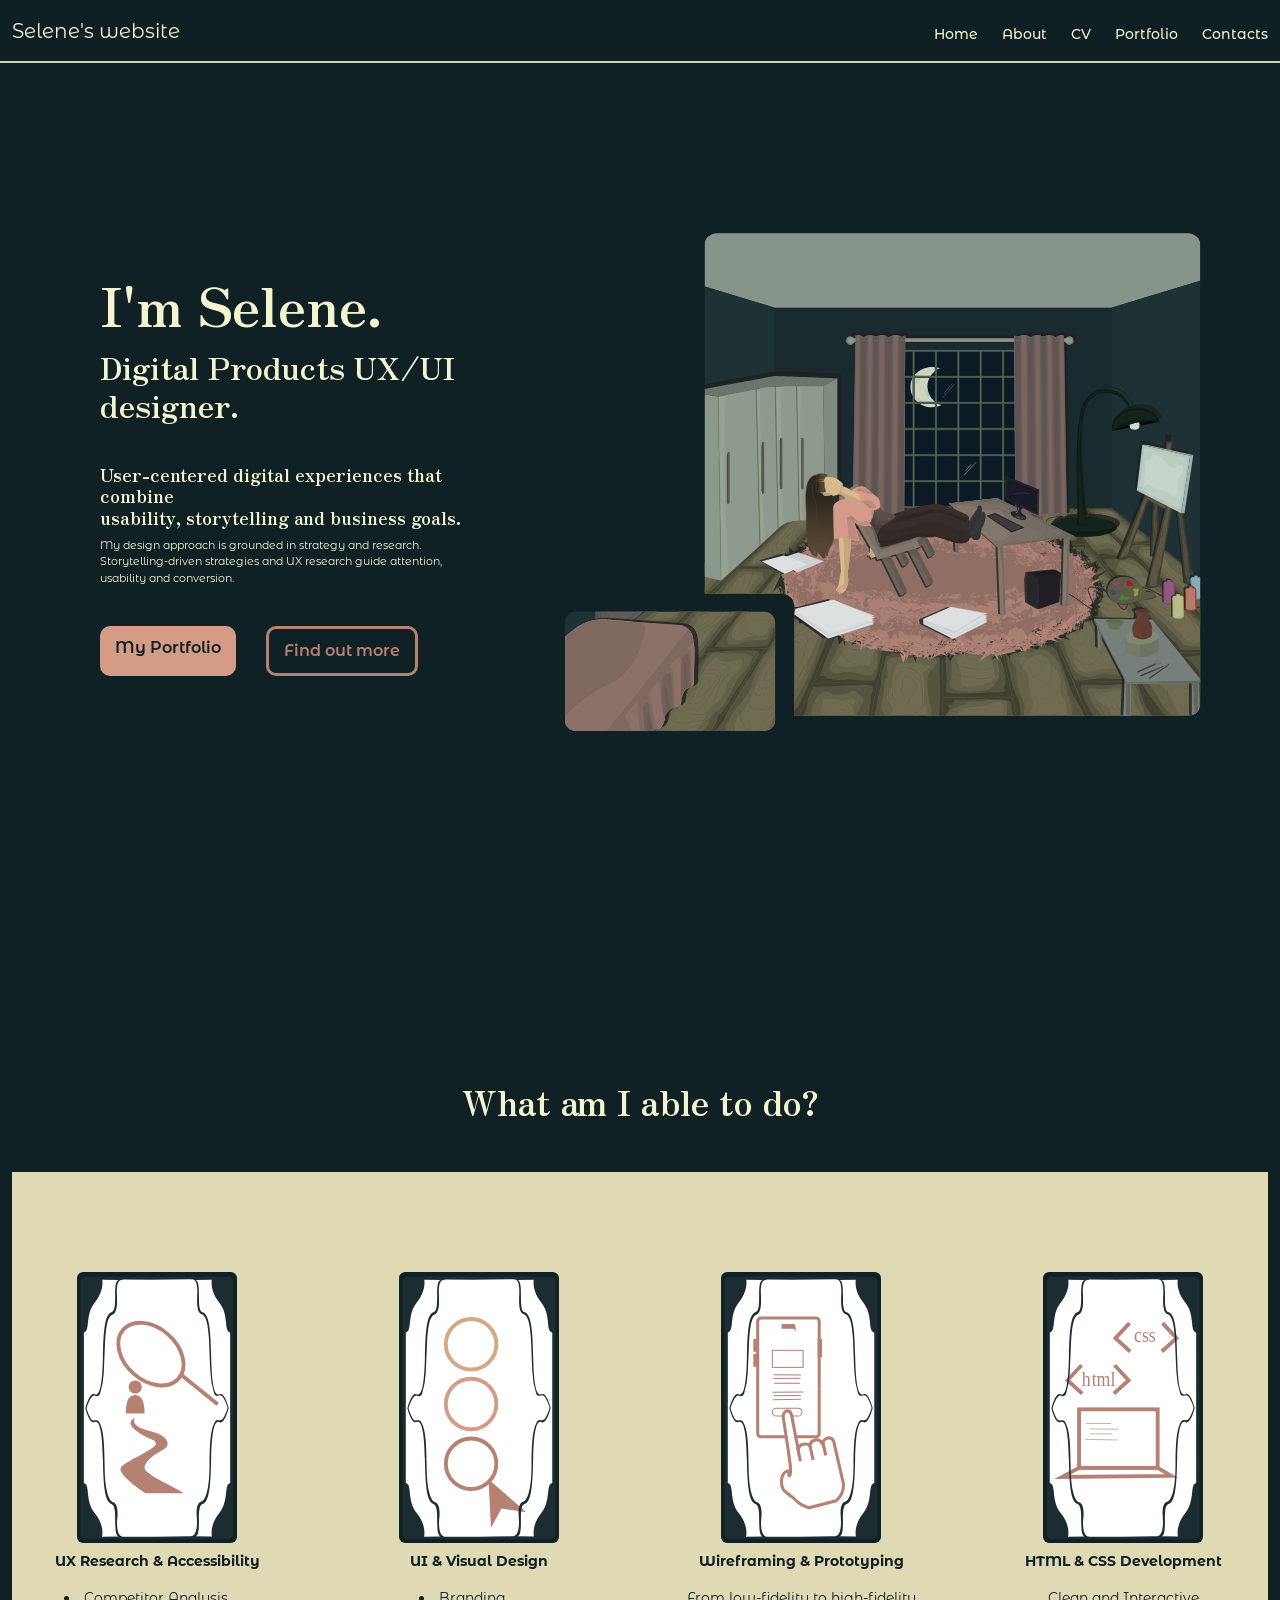
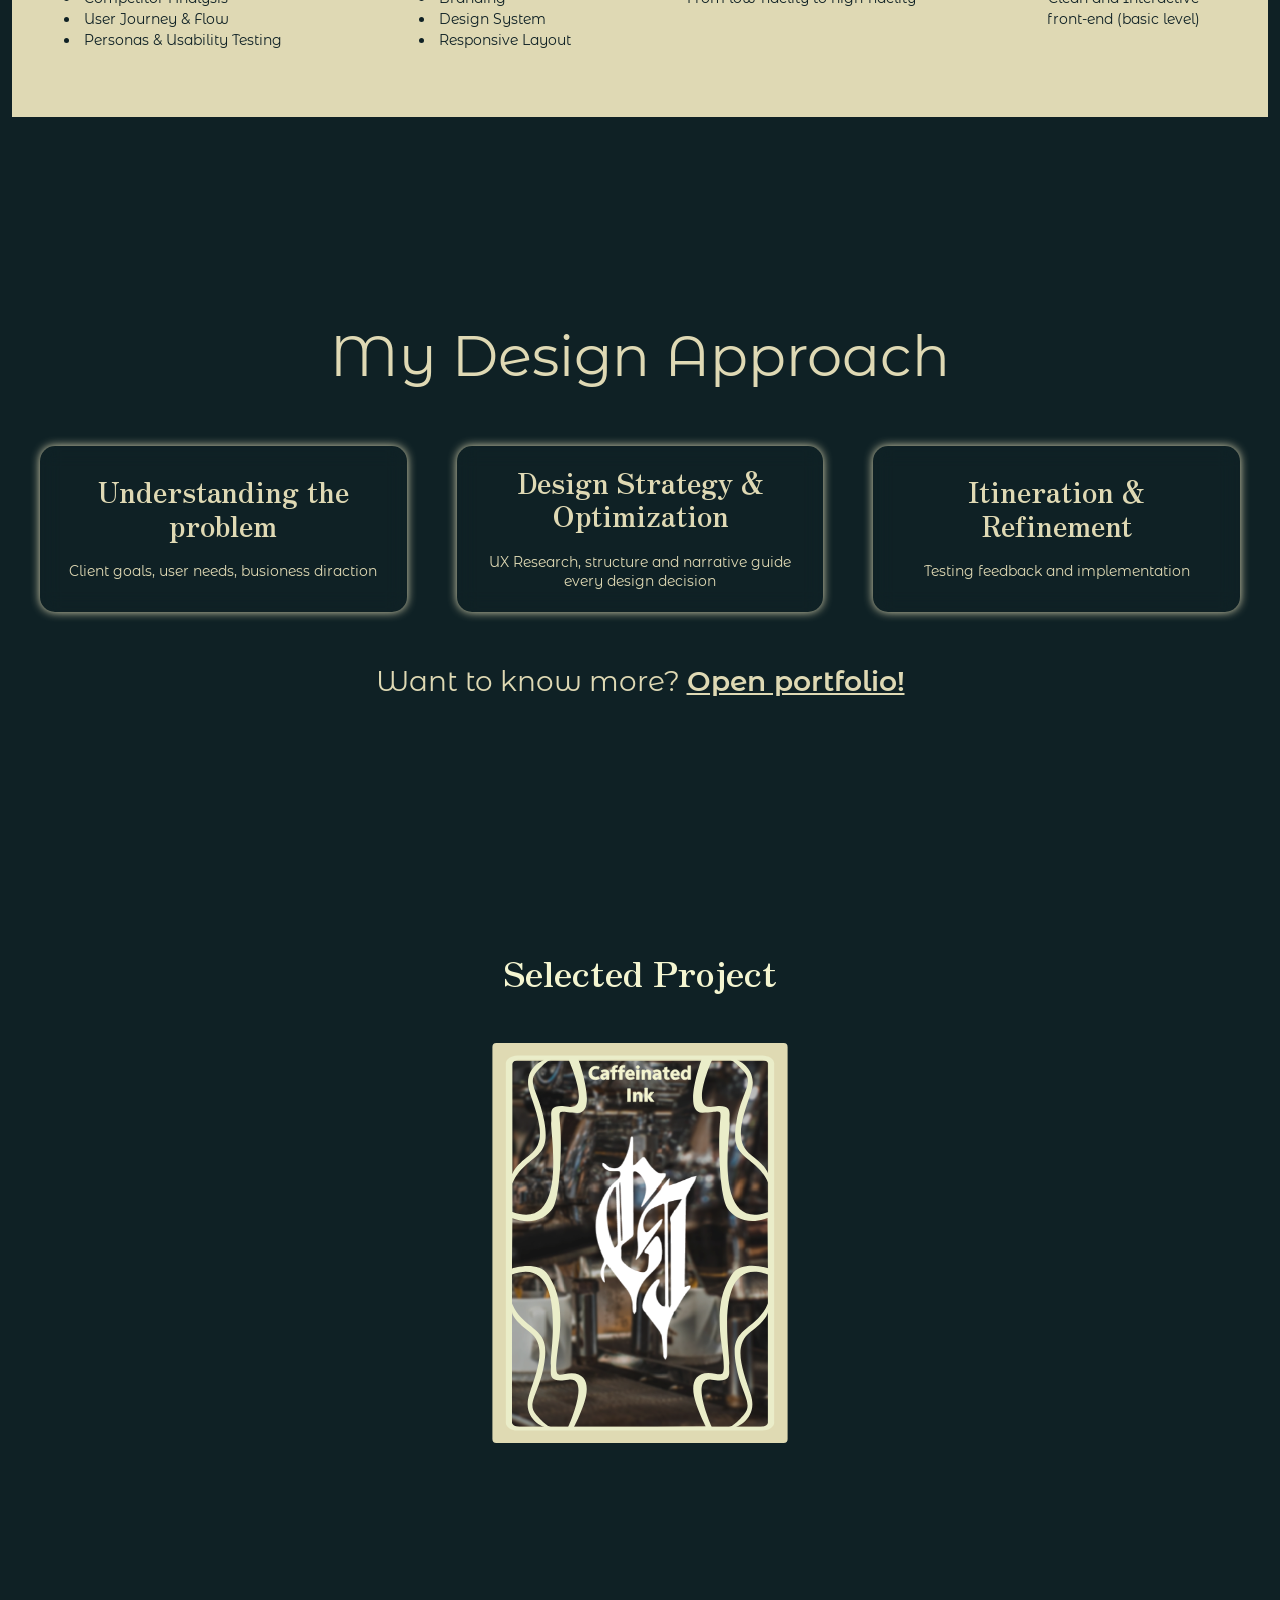
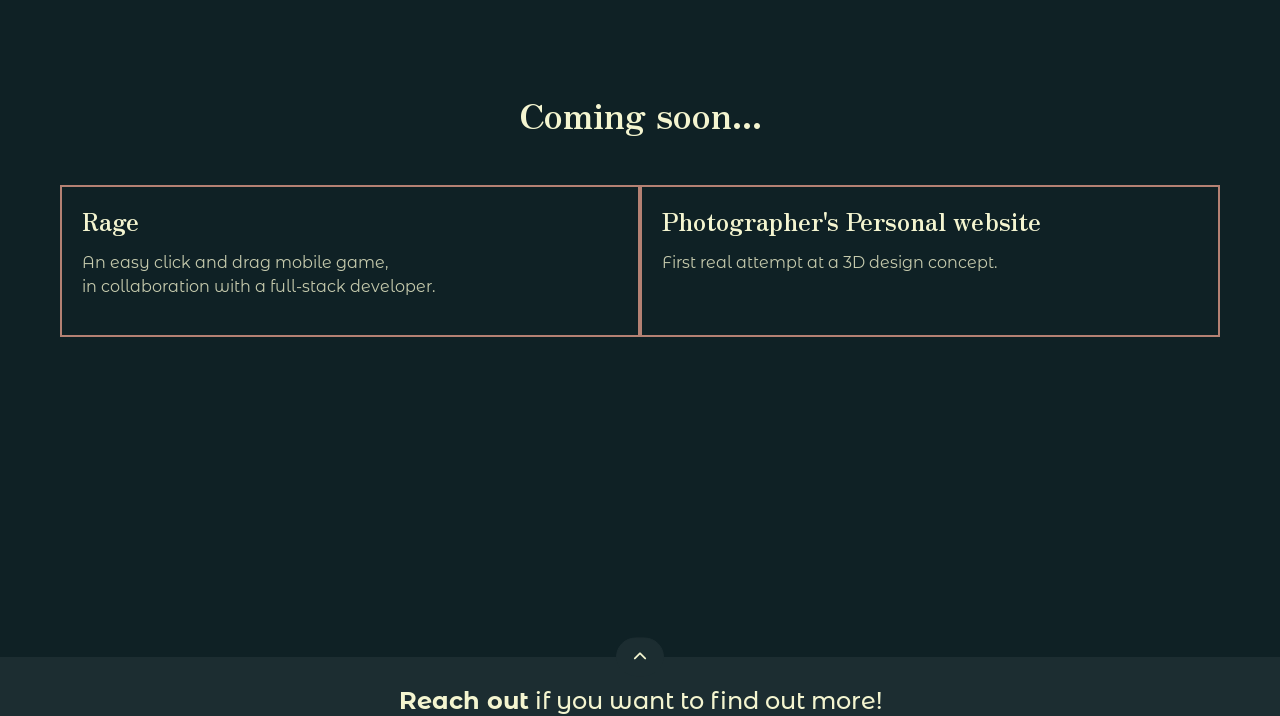
==== commit d2da5dfe: "added projects to portfolio" ====
--- a/index.html
+++ b/index.html
@@ -169,8 +169,8 @@
             <h2>Selected Project</h2>
         
             <div class="last-project d-flex justify-content-center align-items-center">
-                <a href="./portfolio/art-house-project.html">
-                    <img src="assets/img/selected-card.svg" alt="personaggio all'impiedi">
+                <a href="./portfolio/Caffeinated-ink.html">
+                    <img src="assets/img/caffeinated-ink-img/homepage-ink.svg" alt="homepage card of the last project">
                 </a>
             </div>
         </div>
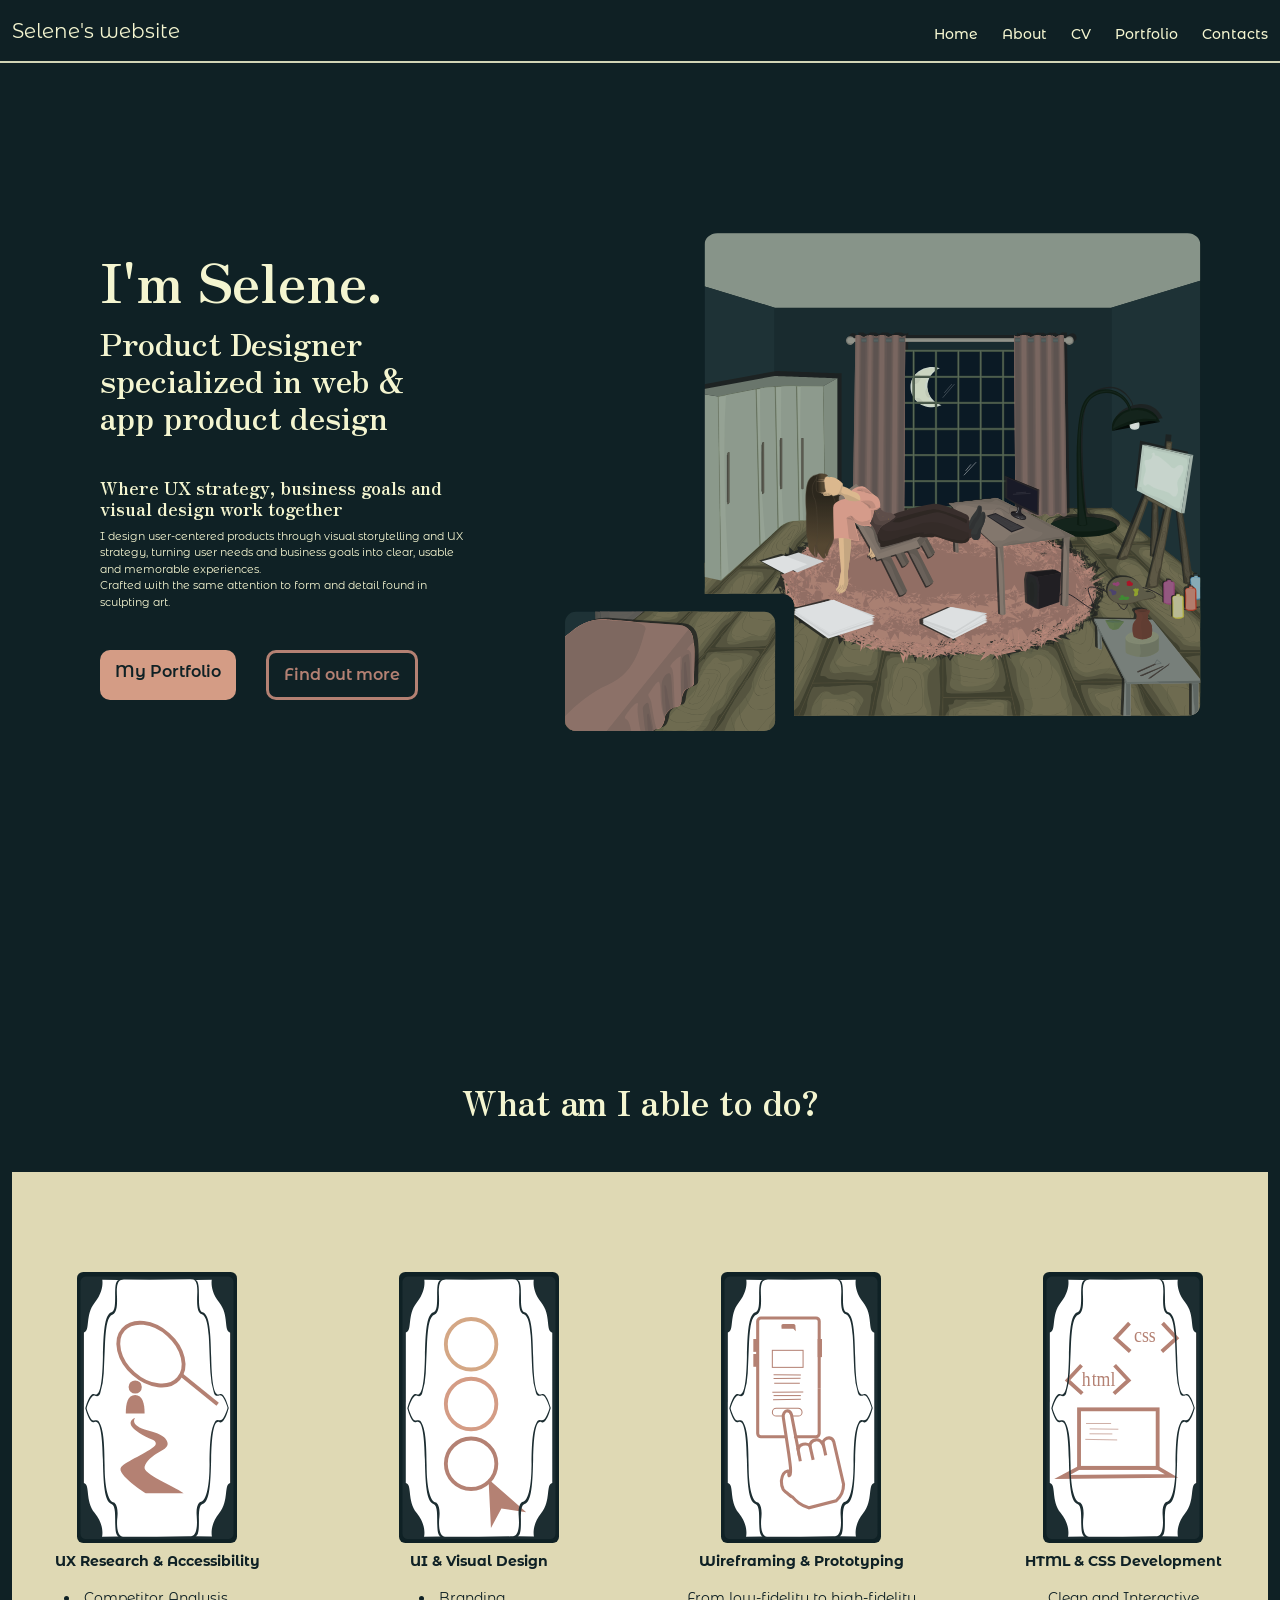
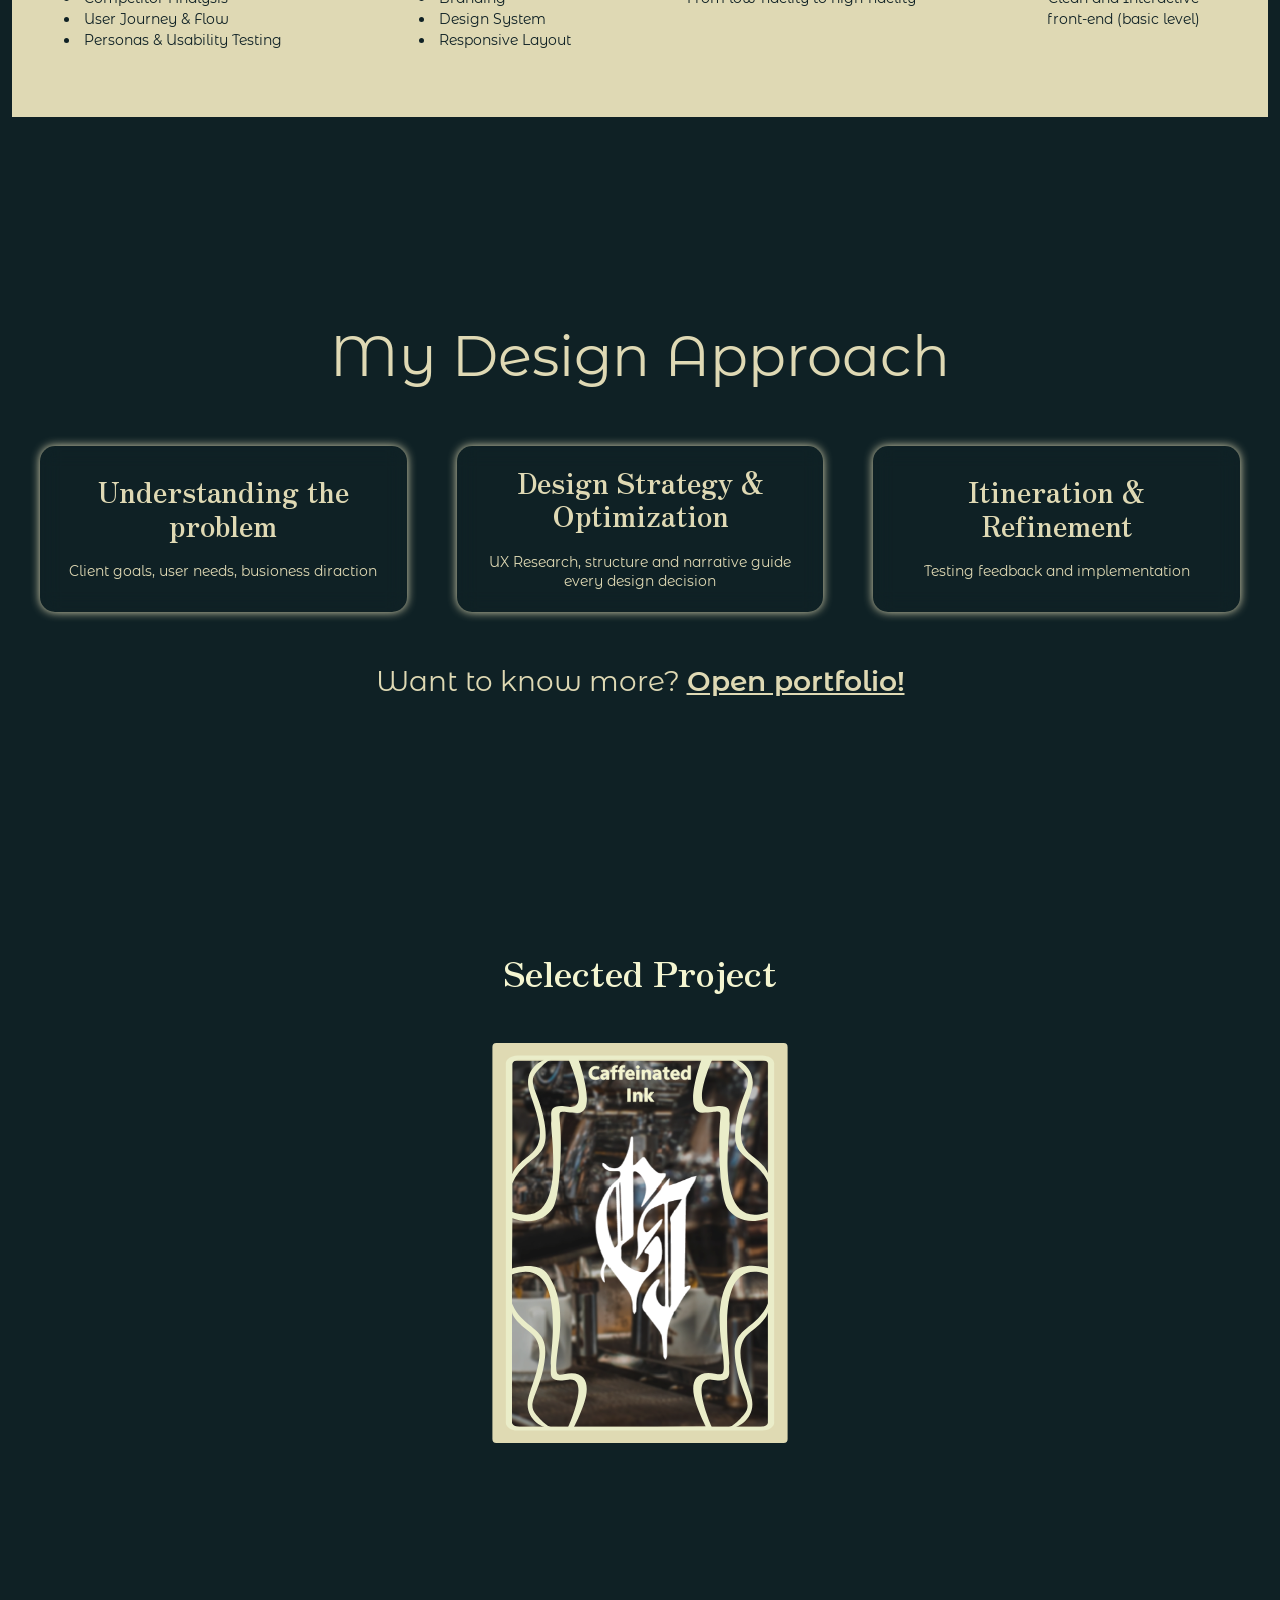
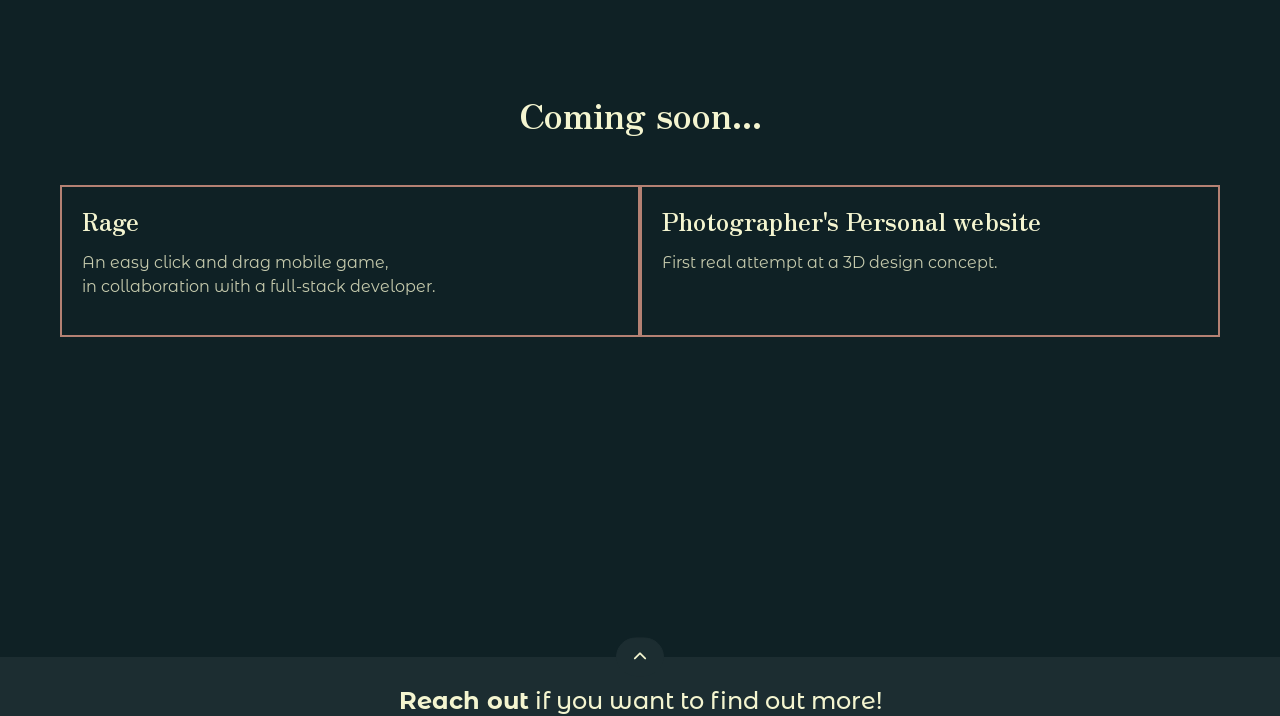
==== commit c605e8b0: "new content" ====
--- a/index.html
+++ b/index.html
@@ -87,10 +87,10 @@
     
             <div class="hero-text-content">
                 <h1>I'm Selene.</h1>
-                <h2 class="hero-subtitle">Digital Products UX/UI designer.</h2>
+                <h2 class="hero-subtitle">Product Designer specialized in web & app product design</h2>
                 <br>
-                <h3>User-centered digital experiences that combine <br>usability, storytelling and business goals.</h3>
-                <p class="hero-description">My design approach is grounded in strategy and research. <br>Storytelling-driven strategies and UX research guide attention, <br>usability and conversion.</p>
+                <h3>Where UX strategy, business goals and visual design work together</h3>
+                <p class="hero-description">I design user-centered products through visual storytelling and UX strategy, turning user needs and business goals into clear, usable and memorable experiences. <br>  Crafted with the same attention to form and detail found in sculpting art.</p>
                 <div class="landing-page-btns">
                     <a href="portfolio/portfolios.html" class="landing-page-btn-2 btn">My Portfolio</a>
                     <a href="#what-i-do" class="landing-page-btn-1 btn">Find out more</a>
--- a/assets/style/style.css
+++ b/assets/style/style.css
@@ -481,7 +481,7 @@
 .choose-adventure {
   color: rgb(244, 245, 208) !important;
   font-size: 28px;
-  margin-top: 50px !important;
+  margin-top: 100px !important;
   text-align: center !important;
   opacity: 1;
 }
@@ -729,8 +729,8 @@
   width: auto;
   display: block;
   flex-shrink: 0;
-  -o-object-fit: cover;
-     object-fit: cover;
+  -o-object-fit: contain;
+     object-fit: contain;
   scroll-snap-align: start;
 }
 
@@ -937,6 +937,127 @@
     padding: 0;
   }
 }
+#inP-title {
+  font-size: 66px;
+  padding-top: 100px;
+}
+@media (max-width: 768px) {
+  #inP-title {
+    font-size: 54px;
+  }
+}
+
+.more-card-inP {
+  color: rgb(223, 217, 180);
+  display: flex;
+  flex-direction: column;
+  align-items: center;
+  padding: 50px 20px;
+}
+.more-card-inP .cards-wrapper-inP {
+  display: flex;
+  flex-direction: row;
+  justify-content: center;
+  align-items: stretch;
+  margin-top: 50px;
+  gap: 50px;
+  margin-bottom: 50px;
+  width: 100%;
+  max-width: 1200px;
+}
+.more-card-inP .text-content-inP {
+  flex: 1 1 0;
+  padding: 20px;
+  text-align: center;
+  display: flex;
+  flex-direction: column;
+  justify-content: center;
+  box-shadow: 0 0 10px;
+  border-color: 2px solid rgb(223, 217, 180);
+  border-radius: 30%;
+  -webkit-backdrop-filter: blur(10px);
+          backdrop-filter: blur(10px);
+}
+.more-card-inP h2 {
+  font-size: 28px;
+  margin-bottom: 20px;
+}
+.more-card-inP p {
+  font-size: 14px;
+  margin: 0;
+  line-height: 1.4;
+}
+@media (max-width: 768px) {
+  .more-card-inP .cards-wrapper-inP {
+    flex-direction: column;
+    align-items: center;
+  }
+  .more-card-inP .text-content-inP {
+    width: 100%;
+    max-width: 400px;
+    flex: none;
+  }
+  .more-card-inP h2 {
+    font-size: 22px;
+  }
+  .more-card-inP p {
+    font-size: 11px;
+  }
+}
+
+.scroll-arrow {
+  margin: 48px auto 20px;
+  padding-bottom: 100px;
+  text-align: center;
+}
+.scroll-arrow i {
+  font-size: 68px;
+  color: rgb(223, 217, 180);
+  animation: float 1.6s ease-in-out infinite;
+}
+
+@keyframes float {
+  0%, 100% {
+    transform: translateY(0);
+  }
+  50% {
+    transform: translateY(10px);
+  }
+}
+@media (max-width: 768px) {
+  .road-wrapper #road-container-inP {
+    background-image: url(../img/road.construction_1.svg);
+  }
+}
+.road-wrapper-inP {
+  display: flex;
+  flex-direction: column;
+  align-items: center;
+  background-color: rgb(15, 33, 37);
+  padding-bottom: 0;
+  color: rgb(244, 245, 208);
+}
+.road-wrapper-inP .journey-title-inP {
+  font-size: 84px;
+  font-weight: 300;
+  margin: 40px 0 20px 0;
+  padding-bottom: 100px;
+}
+
+.road-container-inP {
+  position: relative;
+  /* IMPORTANTE: Questo limita quanto la strada può diventare grande */
+  width: 100%;
+  max-width: 800px;
+  margin: 0 auto;
+  padding-top: 80px;
+}
+.road-container-inP .road-image-inP {
+  width: 100%;
+  height: auto;
+  display: block;
+}
+
 html {
   height: 100%;
 }
@@ -1376,4 +1497,9 @@
     display: block;
     margin-inline: auto;
   }
+}
+@media (max-width: 768px) {
+  br {
+    display: none;
+  }
 }/*# sourceMappingURL=style.css.map */
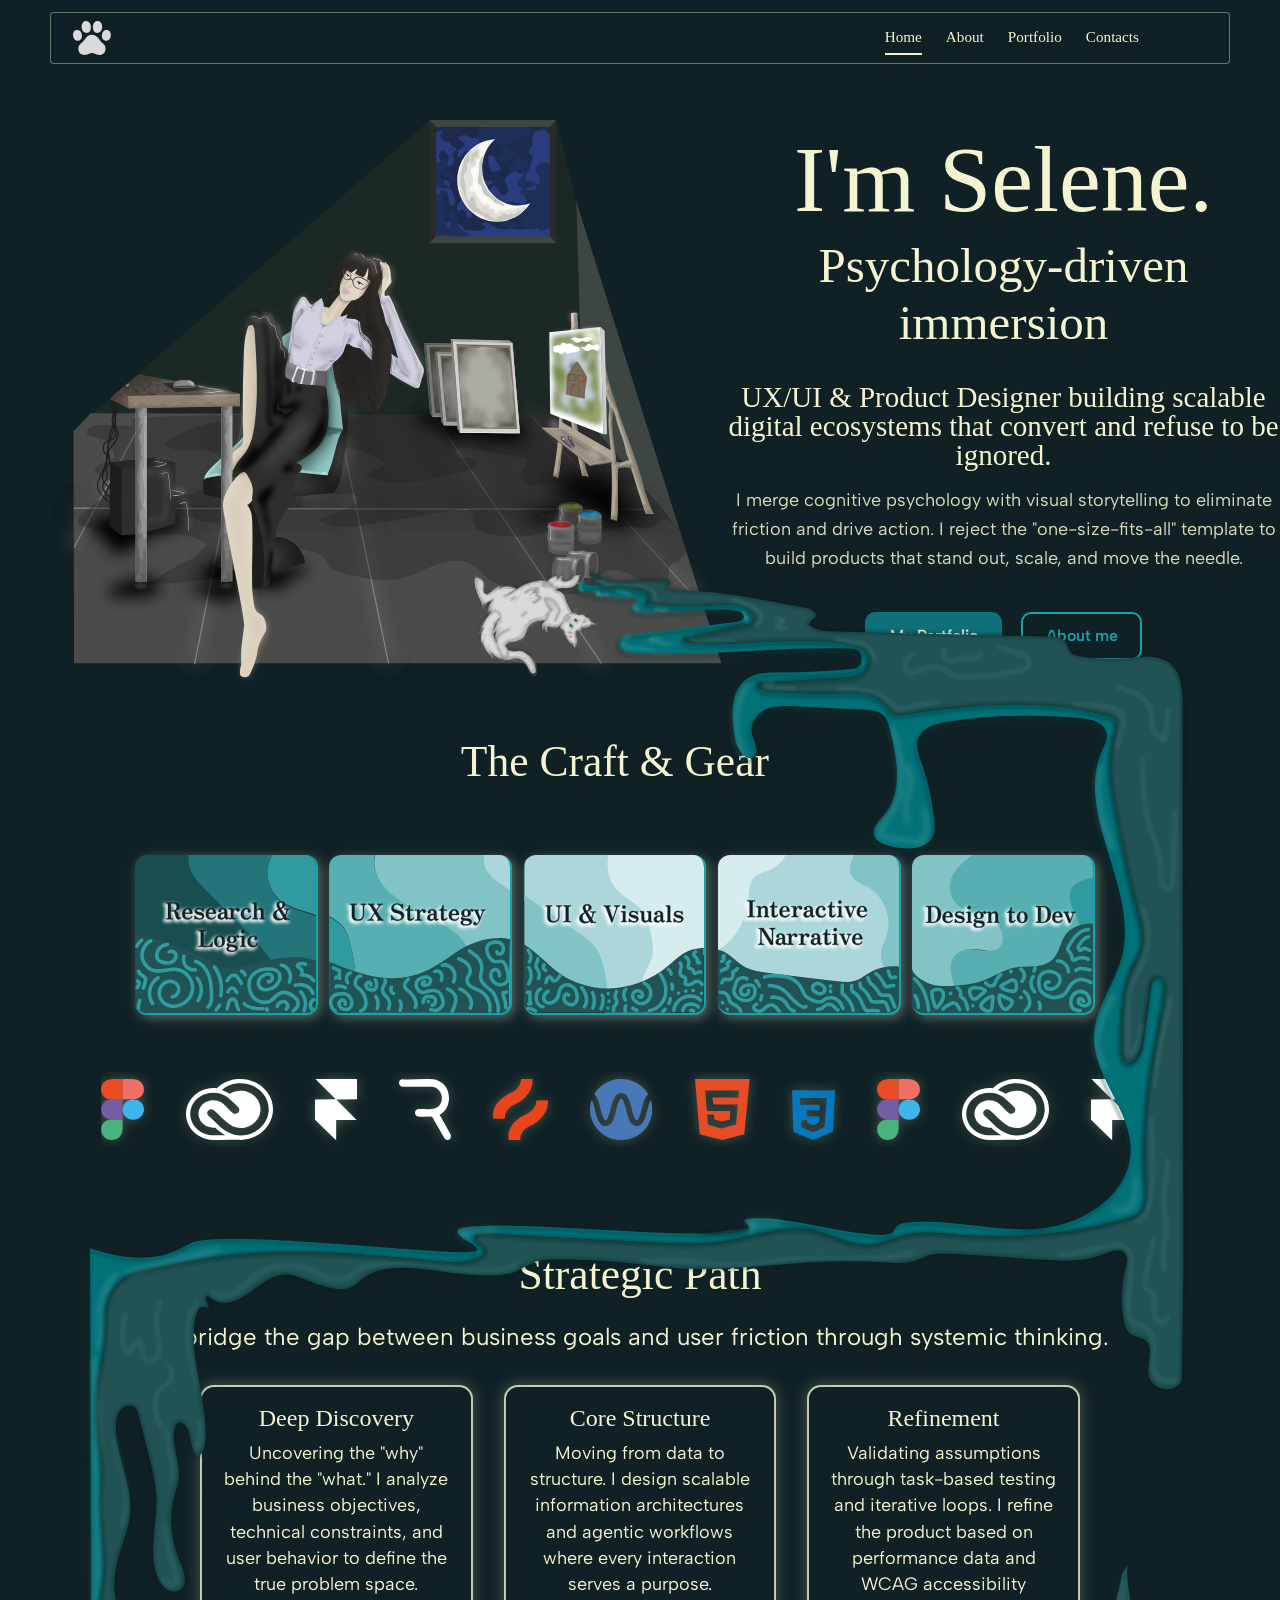
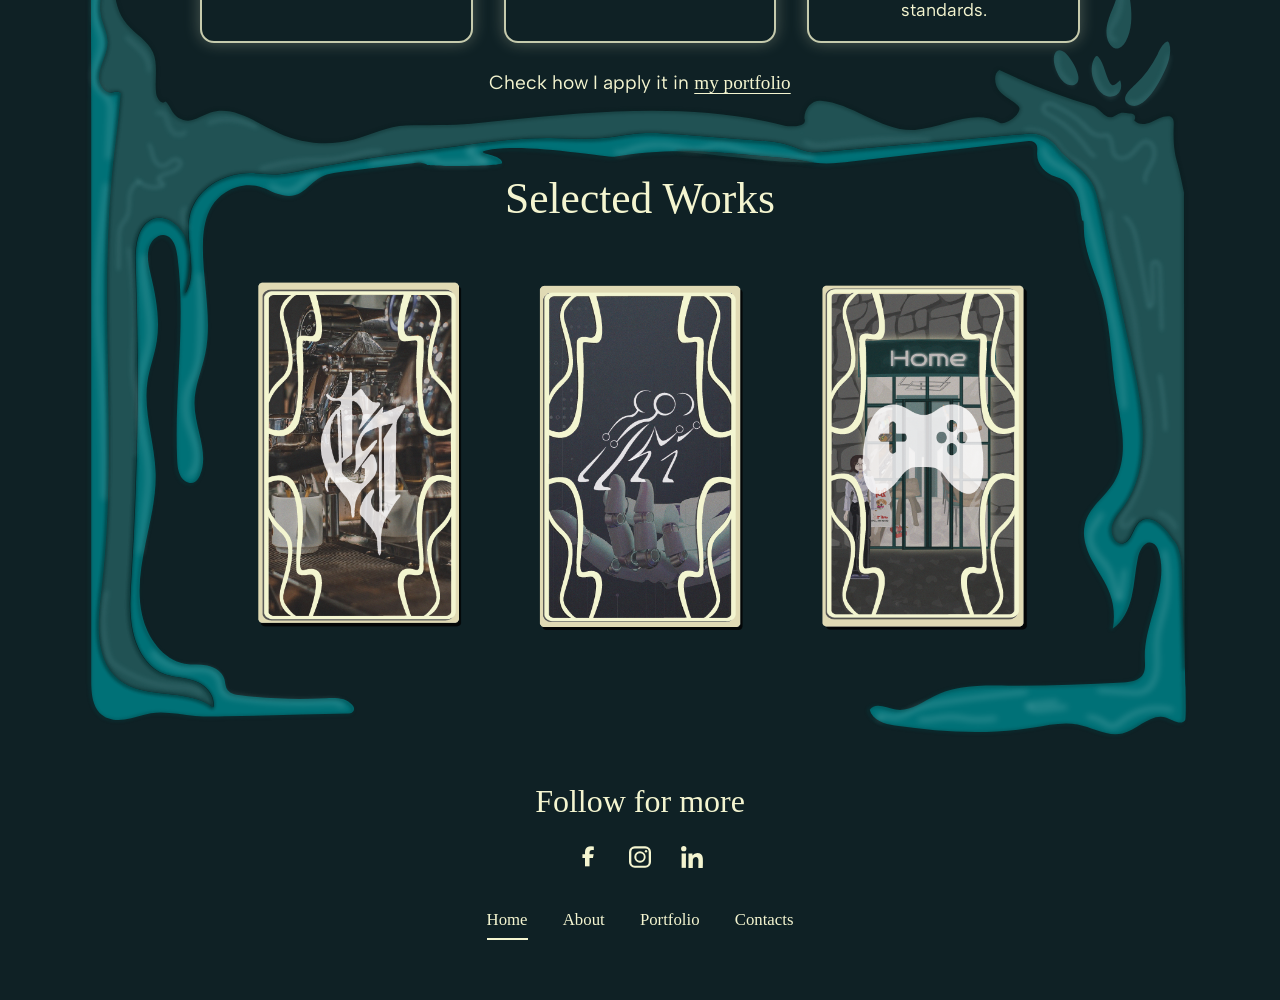
==== commit adf55d41: "new look" ====
--- a/index.html
+++ b/index.html
@@ -3,43 +3,37 @@
 <head>
     <meta charset="UTF-8">
     <meta name="viewport" content="width=device-width, initial-scale=1.0">
-    
     <title>Selene's Design</title>
-    <meta name="description" content="Primo website creato con HTML, CSS, SASS e Bootstrap">
+    <meta name="description" content="Portfolio of Selene, UX/UI & Product Designer">
     <meta property="og:title" content="Home">
-    <meta property="og:description" content="la Home del sito">
+    <meta property="og:description" content="Selene, UX/UI & Product Designer">
     <meta property="og:image" content="#">
     <meta property="og:url" content="#">
     <meta property="og:type" content="website">
     <link href="https://cdn.jsdelivr.net/npm/bootstrap@5.3.8/dist/css/bootstrap.min.css" rel="stylesheet" integrity="sha384-sRIl4kxILFvY47J16cr9ZwB07vP4J8+LH7qKQnuqkuIAvNWLzeN8tE5YBujZqJLB" crossorigin="anonymous">
     <link rel="stylesheet" href="https://cdnjs.cloudflare.com/ajax/libs/font-awesome/6.5.1/css/all.min.css">
- 
-    <link rel="icon" type="image/svg+xml" href="assets/img/favicon.svg">
+    <link rel="icon" type="image/svg+xml" href="assets/img/new_img/Favicon.svg">
     <link rel="preconnect" href="https://fonts.googleapis.com">
     <link rel="preconnect" href="https://fonts.gstatic.com" crossorigin>
-    <link href="https://fonts.googleapis.com/css2?family=Montserrat+Alternates:ital,wght@0,100;0,200;0,300;0,400;0,500;0,600;0,700;0,800;0,900;1,100;1,200;1,300;1,400;1,500;1,600;1,700;1,800;1,900&family=Zen+Antique&family=Zen+Antique+Soft&display=swap" rel="stylesheet">
-    <link href="https://fonts.googleapis.com/css2?family=Montserrat+Alternates:ital,wght@0,100;0,200;0,300;0,400;0,500;0,600;0,700;0,800;0,900;1,100;1,200;1,300;1,400;1,500;1,600;1,700;1,800;1,900&family=Zen+Antique&display=swap" rel="stylesheet">
-    <link rel="stylesheet" href="assets/style/style.css">      
+    <link href="https://fonts.googleapis.com/css2?family=Montserrat+Alternates:wght@300;400;500;600;700&family=Zen+Antique+Soft&display=swap" rel="stylesheet">
+    <link rel="stylesheet" href="assets/style/style.css">
 </head>
 <body>
 
-
-    <nav class="navbar fixed-top">
+    <nav class="navbar fixed-top" aria-label="Main navigation">
         <div class="container-fluid">
-            <a class="navbar-brand" href="index.html">Selene's website</a>
-
+            <a class="navbar-brand" href="index.html" aria-label="Selene's Design, home">
+                <img src="assets/img/new_img/Favicon.svg" alt="" width="38" height="34">
+            </a>
 
             <ul class="navbar-nav desktop-nav ms-auto d-none d-md-flex flex-row gap-4">
                 <li class="nav-item">
-                    <a class="nav-link" href="index.html">Home</a>
+                    <a class="nav-link" href="index.html" aria-current="page">Home</a>
                 </li>
                 <li class="nav-item">
                     <a class="nav-link" href="about/about.html">About</a>
                 </li>
                 <li class="nav-item">
-                    <a class="nav-link" href="cv/cv.html">CV</a>
-                </li>
-                <li class="nav-item">
                     <a class="nav-link" href="portfolio/portfolios.html">Portfolio</a>
                 </li>
                 <li class="nav-item">
@@ -47,194 +41,217 @@
                 </li>
             </ul>
 
-
-
-            <button class="navbar-toggler d-md-none collapsed" type="button" data-bs-toggle="offcanvas" data-bs-target="#offcanvasNavbar" aria-controls="offcanvasNavbar" aria-label="Toggle navigation">
+            <button class="navbar-toggler d-md-none collapsed" type="button" data-bs-toggle="offcanvas" data-bs-target="#offcanvasNavbar" aria-controls="offcanvasNavbar" aria-label="Open menu">
                 <span class="navbar-toggler-icon"></span>
             </button>
-
-            <div class="offcanvas offcanvas-top d-md-none" tabindex="-1" id="offcanvasNavbar" aria-labelledby="offcanvasNavbarLabel">
-                <div class="offcanvas-header">
-                    <button type="button" class="btn-close" data-bs-dismiss="offcanvas" aria-label="Close"></button>
+        </div>
+    </nav>
+
+    <!-- Menu mobile -->
+    <div class="offcanvas offcanvas-top d-md-none" tabindex="-1" id="offcanvasNavbar" aria-label="Menu">
+        <div class="offcanvas-header">
+            <button type="button" class="btn-close ms-auto" data-bs-dismiss="offcanvas" aria-label="Close menu"></button>
+        </div>
+        <div class="offcanvas-body">
+            <ul class="navbar-nav">
+                <li class="nav-item">
+                    <a class="nav-link" href="index.html" aria-current="page">Home</a>
+                </li>
+                <li class="nav-item">
+                    <a class="nav-link" href="about/about.html">About</a>
+                </li>
+                <li class="nav-item">
+                    <a class="nav-link" href="portfolio/portfolios.html">Portfolio</a>
+                </li>
+                <li class="nav-item">
+                    <a class="nav-link" href="contatti/contacts.html">Contacts</a>
+                </li>
+            </ul>
+        </div>
+    </div>
+
+    <main class="home-stage">
+
+        <header class="hero">
+            <div class="hero-visual">
+                <img src="assets/img/new_img/RoomH.svg" alt="Illustration of Selene sitting in her studio at night, with a moon window, canvases and an easel">
+            </div>
+
+            <div class="hero-text">
+                <h1>I'm Selene.</h1>
+                <h2 class="hero-subtitle">Psychology-driven immersion</h2>
+                <p class="hero-lead">UX/UI & Product Designer building scalable digital ecosystems that convert and refuse to be ignored.</p>
+                <p class="hero-description">I merge cognitive psychology with visual storytelling to eliminate friction and drive action. I reject the "one-size-fits-all" template to build products that stand out, scale, and move the needle.</p>
+                <div class="hero-cta">
+                    <a href="portfolio/portfolios.html" class="btn-site btn-site--solid">My Portfolio</a>
+                    <a href="about/about.html" class="btn-site btn-site--outline">About me</a>
                 </div>
-                <div class="offcanvas-body">
-                    <ul class="navbar-nav justify-content-end flex-grow-1 pe-3">
-                        <li class="nav-item">
-                            <a class="nav-link" aria-current="page" href="index.html">Home</a>
-                        </li>
-                        <li class="nav-item">
-                            <a class="nav-link" href="about/about.html">About</a>
-                        </li>
-                        <li class="nav-item">
-                            <a class="nav-link" href="cv/cv.html">CV</a>
-                        </li>
-                        <li class="nav-item">
-                            <a class="nav-link" href="portfolio/portfolios.html">Portfolio</a>
-                        </li>
-                        <li class="nav-item">
-                            <a class="nav-link" href="contatti/contacts.html">Contacts</a>
-                        </li>
+            </div>
+        </header>
+
+        <div class="home-flow">
+            <picture class="flow-paint" aria-hidden="true">
+                <source media="(max-width: 991.98px)" srcset="assets/img/img_mod/HM.svg">
+                <img src="assets/img/new_img/CatHD.svg" alt="">
+            </picture>
+
+            <section class="flow-window flow-craft" aria-labelledby="craft-title">
+                <h2 id="craft-title">The Craft & Gear</h2>
+                <ul class="craft-cards">
+                    <li class="craft-item">
+                        <img class="craft-img" src="assets/img/new_img/1SC.svg" alt="Research & Logic">
+                        <div class="craft-text">
+                            
+                            <p>Creating user archetypes to optimize strategy. Converting complex data into product insights.</p>
+                        </div>
+                    </li>
+                    <li class="craft-item">
+                        <img class="craft-img" src="assets/img/new_img/2SC.svg" alt="UX Strategy">
+                        <div class="craft-text">
+                            
+                            <p>Defining scalable IA and product logic. Psychology design to maximize results.</p>
+                        </div>
+                    </li>
+                    <li class="craft-item">
+                        <img class="craft-img" src="assets/img/new_img/3SC.svg" alt="UI & Visuals">
+                        <div class="craft-text">
+                            
+                            <p>Design system for consistency. Accessible interfaces with rigorous visual standards.</p>
+                        </div>
+                    </li>
+                    <li class="craft-item">
+                        <img class="craft-img" src="assets/img/new_img/4SC.svg" alt="Interactive Narrative">
+                        <div class="craft-text">
+                            
+                            <p>Custom visuals that breathe soul into digital products. Strategic copy to create story-driven flows.</p>
+                        </div>
+                    </li>
+                    <li class="craft-item">
+                        <img class="craft-img" src="assets/img/new_img/5SC.svg" alt="Design to Dev">
+                        <div class="craft-text">
+                            
+                            <p>HTML/CSS basics for design-to-dev handoff. Leveraging agentic stack to accelerate iteration cycles.</p>
+                        </div>
+                    </li>
+                </ul>
+
+                <div class="tool-icons-container">
+                    <ul class="tool-icons auto-scroll" aria-label="Tools">
+                        <li><img src="assets/img/new_img/Home-Icon1.svg" alt="Figma"></li>
+                        <li><img src="assets/img/new_img/Home-Icon2.svg" alt="Adobe Creative Cloud"></li>
+                        <li><img src="assets/img/new_img/Home-Icon6.svg" alt="Framer"></li>
+                        <li><img src="assets/img/new_img/Home-Icon5.svg" alt="Rive"></li>
+                        <li><img src="assets/img/new_img/Home-Icon4.svg" alt="Zeplin"></li>
+                        <li><img src="assets/img/new_img/Home-Icon3.svg" alt="WAVE"></li>
+                        <li><img src="assets/img/new_img/Home-Icon8.svg" alt="HTML5"></li>
+                        <li><img src="assets/img/new_img/Home-Icon7.svg" alt="CSS3"></li>
+                        <li><img src="assets/img/new_img/Home-Icon1.svg" alt="Figma"></li>
+                        <li><img src="assets/img/new_img/Home-Icon2.svg" alt="Adobe Creative Cloud"></li>
+                        <li><img src="assets/img/new_img/Home-Icon6.svg" alt="Framer"></li>
+                        <li><img src="assets/img/new_img/Home-Icon5.svg" alt="Rive"></li>
+                        <li><img src="assets/img/new_img/Home-Icon4.svg" alt="Zeplin"></li>
+                        <li><img src="assets/img/new_img/Home-Icon3.svg" alt="WAVE"></li>
+                        <li><img src="assets/img/new_img/Home-Icon8.svg" alt="HTML5"></li>
+                        <li><img src="assets/img/new_img/Home-Icon7.svg" alt="CSS3"></li>
                     </ul>
                 </div>
-            </div>
-        </div>
-    </nav>
-
-
-    <main>
-
-        <header class="hero container-fluid">
-    
-            <div class="hero-text-content">
-                <h1>I'm Selene.</h1>
-                <h2 class="hero-subtitle">Product Designer specialized in web & app product design</h2>
-                <br>
-                <h3>Where UX strategy, business goals and visual design work together</h3>
-                <p class="hero-description">I design user-centered products through visual storytelling and UX strategy, turning user needs and business goals into clear, usable and memorable experiences. <br>  Crafted with the same attention to form and detail found in sculpting art.</p>
-                <div class="landing-page-btns">
-                    <a href="portfolio/portfolios.html" class="landing-page-btn-2 btn">My Portfolio</a>
-                    <a href="#what-i-do" class="landing-page-btn-1 btn">Find out more</a>
-                </div>
-            </div>
-
-            <div class="hero-image-container">
-                <img src="assets/img/lp-cropped-mobile-new.svg" alt="Selene's illustration" class="img-fluid-mobile">
-                <img src="assets/img/lp-cropped.desktop.svg" alt="Selene Illustration" class="img-fluid-desktop">
-            </div>
-
-        </header>
-                
-        <div class="container-fluid ability" id="what-i-do">
-            <h2 class="text-center">What am I able to do?</h2>
-            
-            <div class="ability-card-container">
-            <div class="ability-card">
-                <div class="ability-item">
-                    <img src="assets/img/home-card-ux.svg" alt="card ux">
-                    <p><strong>UX Research & Accessibility</strong></p>
-                    <ul>
-                        <li>Competitor Analysis</li>
-                        <li>User Journey & Flow</li>
-                        <li>Personas & Usability Testing</li>
-                    </ul>
-                </div>
-                <div class="ability-item">
-                    <img src="assets/img/home-card-ui.svg" alt="card ui">
-                    <p><strong>UI & Visual Design</strong></p>
-                    <ul>
-                        <li>Branding</li>
-                        <li>Design System</li>
-                        <li>Responsive Layout</li>
-                    </ul>
-                </div>
-                <div class="ability-item">
-                    <img src="assets/img/home-card-proto.svg" alt="card prototyping">
-                    <p><strong>Wireframing & Prototyping</strong></p>
-                    <p>From low-fidelity to high-fidelity</p>
-                </div>
-                <div class="ability-item">
-                    <img src="assets/img/home-card-develope.svg" alt="card developing">
-                    <p><strong>HTML & CSS Development</strong></p>
-                    <p>Clean and Interactive <br>front-end (basic level)</p>
-                </div>
-            </div>
-            </div>        
-        </div>
-
-
-        <section class="more-card">
-            <p class="appr">My Design Approach</p>
-            <div class="cards-wrapper">
-                <div class="text-content-home">
-                    <h2>Understanding the problem</h2>
-                    <p>Client goals, user needs, busioness diraction</p>
-                </div>
-
-                <div class="text-content-home">
-                    <h2>Design Strategy & Optimization</h2>
-                    <p>UX Research, structure and narrative guide every design decision</p>
-                </div>
-
-                <div class="text-content-home">
-                    <h2>Itineration & Refinement</h2>
-                    <p>Testing feedback and implementation</p>
-                </div>
-            </div>
-            <p class="know-more"> Want to know more? <a href="portfolio/portfolios.html">Open portfolio!</a></p>
-        </section>
-
-
-
-        <div class="last-project-container">
-            <h2>Selected Project</h2>
-        
-            <div class="last-project d-flex justify-content-center align-items-center">
-                <a href="./portfolio/Caffeinated-ink.html">
-                    <img src="assets/img/caffeinated-ink-img/homepage-ink.svg" alt="homepage card of the last project">
-                </a>
-            </div>
-        </div>
-
-
-        <div class="future-prj">
-            <h2>Coming soon...</h2>
-
-                <div class="funfact-buddy">
-        <div class="funfact-comments-buddy justify-content-center">
-            <div class="fact-card-buddy">
-                <h3>Rage</h3>
-                <p>An easy click and drag mobile game, <br>in collaboration with a full-stack developer.</p>
-            </div>
-            <div class="fact-card-buddy">
-                <h3>Photographer's Personal website</h3>
-                <p>First real attempt at a 3D design concept.</p>
-            </div>
-        </div>
-    </div>
-
+            </section>
+
+            <section class="flow-window flow-path" aria-labelledby="path-title">
+                <h2 id="path-title">Strategic Path</h2>
+                <p class="path-intro">I bridge the gap between business goals and user friction through systemic thinking.</p>
+                <ul class="path-cards">
+                    <li class="path-card">
+                        <h3>Deep Discovery</h3>
+                        <p>Uncovering the "why" behind the "what." I analyze business objectives, technical constraints, and user behavior to define the true problem space.</p>
+                    </li>
+                    <li class="path-card">
+                        <h3>Core Structure</h3>
+                        <p>Moving from data to structure. I design scalable information architectures and agentic workflows where every interaction serves a purpose.</p>
+                    </li>
+                    <li class="path-card">
+                        <h3>Refinement</h3>
+                        <p>Validating assumptions through task-based testing and iterative loops. I refine the product based on performance data and WCAG accessibility standards.</p>
+                    </li>
+                </ul>
+                <p class="path-link">Check how I apply it in <a href="portfolio/portfolios.html">my portfolio</a></p>
+            </section>
+
+            <section class="flow-window flow-works" aria-labelledby="works-title">
+                <h2 id="works-title">Selected Works</h2>
+                <ul class="works-cards">
+                    <li class="work-li-item">
+                        <div class="work-item-container">
+                            <button type="button" class="btn-info-toggle" aria-label="Info">i</button>
+                            <a href="portfolio/Caffeinated-ink.html">
+                                <img src="assets/img/new_img/Card-caffeinated.webp" alt="Caffeinated Ink, website for a coffee and tattoo shop">
+                            </a>
+                            <div class="work-card__info">
+                                <strong>Caffeinated Ink</strong>Conversion-driven website & admin system for a real coffee & tattoo business.
+                            </div>
+                        </div>
+                    </li>
+                    <li class="work-li-item">
+                        <div class="work-item-container">
+                            <button type="button" class="btn-info-toggle" aria-label="Info">i</button>
+                            <a href="portfolio/ai-team.html">
+                                <img src="assets/img/new_img/Card-AITeam.webp" alt="Team AI">
+                            </a>
+                            <div class="work-card__info">
+                                <strong>Team AI</strong>Product concept for a multi-agent AI workspace designed to accelerate workflows.
+                            </div>
+                        </div>
+                    </li>
+                    <li class="work-li-item">
+                        <div class="work-item-container">
+                            <button type="button" class="btn-info-toggle" aria-label="Info">i</button>
+                            <a href="portfolio/illustrated-personal-website.html">
+                                <img src="assets/img/new_img/Card-Adele.webp" alt="Illustrated personal website with a shooting game">
+                            </a>
+                            <div class="work-card__info">
+                                <strong>Personal Website</strong>A street, a character, a snake to shoot, and a full UX case study.
+                            </div>
+                        </div>
+                    </li>
+                </ul>
+            </section>
         </div>
     </main>
 
-
-
-
-<div class="footer-container">
-    <div class="footer-toggler">
-        <button class="btn btn-sm btn-custom-mimic" type="button" data-bs-toggle="collapse" data-bs-target="#footerCollapse" aria-expanded="false" aria-controls="footerCollapse">
-            <i class="fas fa-chevron-up collapse-toggle-icon"></i>
-        </button>
-    </div>
-
-    <footer class="custom-footer">
-        <div class="container">
-            <div class="text-center"> 
-                <h4 class="foot-ttl mb-5"><strong>Reach out</strong> if you want to find out more!</h4>
-            </div>
-            <div class="collapse" id="footerCollapse">
-                
-                <div class="socials d-flex justify-content-center align-items-center flex-row">
-
-                    <div>
-                        <a href="https://www.linkedin.com/in/selene-ruscica-20b298281?utm_source=share&utm_campaign=share_via&utm_content=profile&utm_medium=ios_app " target="_blank">
-                        <img src="assets/img/linkedin-icon.svg" alt="linkedin link icon" style="width: 32px; height: 32px; margin: 30px;">
-                        </a>
-                    </div>
-                    <div>
-                        <a href="https://www.instagram.com/_.selene_design._/" target="_blank">
-                       <img src="assets/img/insta-icon.svg" alt="instagram link icon"  style="width: 32px; height: 32px; margin: 30px;">
-                       </a>
-                    </div>
-                    <div>
-                        <a href="https://www.facebook.com/profile.php?id=61582505728116" target="_blank">
-                        <img src="assets/img/fb-icon.svg" alt="facebook link icon"  style="width: 32px; height: 32px; margin: 30px;">
-                        </a>
-                    </div> 
-                </div>
-            </div>
-        </div>
+    <footer class="site-footer" id="footer-home">
+        <h2 class="footer-title">Follow for more</h2>
+        <ul class="footer-social">
+            <li><a href="https://www.facebook.com/profile.php?id=61582505728116" target="_blank" rel="noopener" aria-label="Facebook"><i class="fa-brands fa-facebook-f" aria-hidden="true"></i></a></li>
+            <li><a href="https://www.instagram.com/_.selene_design._/" target="_blank" rel="noopener" aria-label="Instagram"><img src="assets/img/new_img/insta-icon.svg" alt=""></a></li>
+            <li><a href="https://www.linkedin.com/in/selene-ruscica-20b298281?utm_source=share&utm_campaign=share_via&utm_content=profile&utm_medium=ios_app" target="_blank" rel="noopener" aria-label="LinkedIn"><img src="assets/img/new_img/linkedin-icon.svg" alt=""></a></li>
+        </ul>
+        <nav class="footer-nav" aria-label="Footer navigation">
+            <a href="index.html" aria-current="page">Home</a>
+            <a href="about/about.html">About</a>
+            <a href="portfolio/portfolios.html">Portfolio</a>
+            <a href="contatti/contacts.html">Contacts</a>
+        </nav>
     </footer>
-</div>
 
     <script src="https://cdn.jsdelivr.net/npm/bootstrap@5.3.8/dist/js/bootstrap.bundle.min.js" integrity="sha384-FKyoEForCGlyvwx9Hj09JcYn3nv7wiPVlz7YYwJrWVcXK/BmnVDxM+D2scQbITxI" crossorigin="anonymous"></script>
+
+    <script>
+        document.querySelectorAll(".craft-item").forEach(function(item) {
+            item.addEventListener("click", function(e) {
+                if (window.innerWidth < 992) {
+                    item.classList.toggle("show-craft-info");
+                }
+            });
+        });
+
+        document.querySelectorAll(".btn-info-toggle").forEach(function(btn) {
+            btn.addEventListener("click", function(e) {
+                e.preventDefault();
+                e.stopPropagation();
+                var parentLi = btn.closest(".work-li-item");
+                parentLi.classList.toggle("show-info");
+            });
+        });
+    </script>
 </body>
 </html>
--- a/assets/style/style.css
+++ b/assets/style/style.css
@@ -1,434 +1,1419 @@
-@charset "UTF-8";
-.main-content {
-  padding-top: 60px;
-  color: rgb(244, 245, 208);
-}
-.main-content .about {
-  font-size: 56px;
-}
-
-.text-content-about {
+@import url("https://fonts.googleapis.com/css2?family=Albert+Sans:ital,wght@0,100..900;1,100..900&display=swap");
+@font-face {
+  font-family: "Centabel Book";
+  src: url("../fonts/centabel.ttf") format("truetype");
+  font-weight: normal;
+  font-style: normal;
+  font-display: swap;
+}
+.navbar {
+  padding: 12px 0 0;
+  background: transparent;
+  z-index: 1030;
+}
+.navbar > .container-fluid {
+  width: min(1180px, 100% - 24px);
+  margin-inline: auto;
+  padding: 8px 22px;
+  background: rgba(15, 33, 37, 0.9);
+  backdrop-filter: blur(8px);
+  border: 1px solid rgba(244, 245, 208, 0.4);
+  border-radius: 4px;
+}
+
+.navbar-brand {
+  display: flex;
+  align-items: center;
+  padding: 0;
+  margin: 0;
+}
+.navbar-brand img {
+  width: 38px;
+  height: auto;
+  display: block;
+}
+
+.navbar .nav-link,
+.navbar .nav-link.active {
+  color: #f4f5d0;
+}
+
+.desktop-nav {
+  padding-right: 6%;
+}
+.desktop-nav .nav-link {
+  font-family: "Centabel Book", serif;
+  font-size: 0.95rem;
+  padding: 0.25rem 0;
+  border-bottom: 2px solid transparent;
+  transition: border-color 0.2s;
+}
+.desktop-nav .nav-link:hover, .desktop-nav .nav-link[aria-current=page] {
+  border-bottom-color: #f4f5d0;
+}
+
+.navbar-toggler {
+  border: none;
+  padding: 0.25rem;
+  box-shadow: none;
+}
+.navbar-toggler:focus {
+  box-shadow: none;
+}
+.navbar-toggler:focus-visible {
+  outline: 2px solid #f4f5d0;
+}
+
+.navbar-toggler-icon {
+  width: 1.9rem;
+  height: 1.9rem;
+  background-image: url("data:image/svg+xml,%3Csvg xmlns='http://www.w3.org/2000/svg' viewBox='0 0 30 30'%3E%3Cpath stroke='%23f4f5d0' stroke-width='2.4' stroke-linecap='round' d='M4 8h22M4 15h22M4 22h22'/%3E%3C/svg%3E");
+}
+
+.btn-close {
+  width: 2rem;
+  height: 2rem;
+  opacity: 1;
+  background: transparent url("data:image/svg+xml,%3Csvg xmlns='http://www.w3.org/2000/svg' viewBox='0 0 30 30'%3E%3Cpath stroke='%23f4f5d0' stroke-width='2.4' stroke-linecap='round' d='M6 6l18 18M24 6L6 24'/%3E%3C/svg%3E") center/70% no-repeat;
+  filter: none;
+}
+
+#offcanvasNavbar {
+  --bs-offcanvas-height: 100vh;
+  --bs-offcanvas-height: 100dvh;
+  background-color: #0f2125;
+  border: none;
+  z-index: 1060;
+}
+#offcanvasNavbar .offcanvas-header {
+  padding: 1.1rem 1.4rem;
+}
+#offcanvasNavbar .offcanvas-body {
+  display: flex;
+  align-items: center;
+  justify-content: center;
+  padding-bottom: 6rem;
+}
+#offcanvasNavbar .navbar-nav {
+  align-items: center;
+  gap: 0.8rem;
+}
+#offcanvasNavbar .nav-link {
+  font-family: "Centabel Book", serif;
+  font-size: clamp(1.9rem, 9vw, 2.6rem);
+  color: #f4f5d0;
+  padding: 0.4rem 1rem;
+  border-bottom: 2px solid transparent;
+}
+#offcanvasNavbar .nav-link:hover, #offcanvasNavbar .nav-link[aria-current=page] {
+  border-bottom-color: #f4f5d0;
+}
+
+.home-stage {
+  position: relative;
+  max-width: 1440px;
+  margin-inline: auto;
+  overflow-x: clip;
+}
+
+.hero {
+  position: relative;
+  z-index: 1;
+  display: grid;
+  grid-template-columns: minmax(0, 55fr) minmax(0, 45fr);
+  align-items: center;
+  padding: 120px 0 0 4%;
+}
+.hero .hero-visual img {
+  display: block;
   width: 100%;
-  max-width: 700px;
-  margin-inline: auto;
-  box-shadow: 0 0 10px;
-  border: 2px solid rgb(223, 217, 180);
-  border-radius: 15px;
-  -webkit-backdrop-filter: blur(10px);
-          backdrop-filter: blur(10px);
-  padding: 20px;
-}
-
-.image-content img {
-  width: clamp(240px, 35vw, 380px);
   height: auto;
-  max-width: 100%;
-}
-
-/* quando sei in modalità "desktop" (da lg in su) */
-@media (min-width: 1200px) {
-  .main-content {
-    justify-content: center;
-    align-items: center;
-    gap: 3rem;
-  }
-  .text-content {
-    flex: 0 0 680px;
-    max-width: 680px;
-    margin-inline: 0;
-  }
-  .image-content {
-    flex: 0 0 420px;
-    display: flex;
-    justify-content: center;
-  }
-  .image-content img {
-    width: 420px;
-    height: auto;
-    max-width: 100%;
-    display: block;
-  }
-}
-.ability #skill-title {
-  color: rgb(244, 245, 208);
-  font-size: 56px;
-  margin-bottom: 80px;
-  margin-top: 150px;
-}
-.ability li {
-  text-align: start;
-  list-style-position: inside;
-}
-
-.ability #skill-container {
-  padding-top: 50px;
-}
-
-.my-progress h2 {
-  color: rgb(244, 245, 208);
-  padding: 10px;
-  font-size: 56px;
-  margin-top: 200px;
-  margin-bottom: 0;
+}
+.hero .hero-text {
+  position: relative;
+  z-index: 3;
   text-align: center;
-  display: flex;
+  margin-top: -6%;
+}
+.hero .hero-text h1 {
+  font-family: "Centabel Book", serif;
+  font-size: 94px;
+  margin-bottom: 0.3rem;
+}
+.hero .hero-text .hero-subtitle {
+  font-family: "Centabel Book", serif;
+  font-size: 49px;
+  margin-bottom: 2rem;
+}
+.hero .hero-text .hero-lead {
+  font-family: "Centabel Book", serif;
+  font-size: 29px;
+  margin: 0 auto 1rem;
+  line-height: 1;
+}
+.hero .hero-text .hero-description {
+  font-family: "Albert Sans", sans-serif;
+  font-size: 18px;
+  margin: 0 auto 2.5rem;
+  max-width: 52ch;
+  color: rgba(244, 245, 208, 0.88);
+}
+.hero .hero-cta {
+  display: flex;
+  justify-content: center;
+  flex-wrap: wrap;
+  gap: 1.2rem;
+}
+
+.home-flow {
+  position: relative;
+  z-index: 3;
+  width: 98%;
+  margin: -23% auto -8%;
+  aspect-ratio: 1998.24/3171.84;
+  pointer-events: none;
+}
+.home-flow .flow-paint {
+  position: absolute;
+  inset: 0;
+  z-index: 2;
+  margin: 0;
+  pointer-events: none;
+}
+.home-flow .flow-paint img {
+  display: block;
+  width: 100%;
+  height: 100%;
+  -o-object-fit: fill;
+     object-fit: fill;
+}
+.home-flow .flow-window {
+  position: absolute;
+  z-index: 1;
+  display: flex;
+  flex-direction: column;
+  align-items: center;
+  justify-content: center;
+  text-align: center;
+  pointer-events: auto;
+}
+.home-flow .flow-craft {
+  top: 15.5%;
+  height: 23%;
+  left: 7%;
+  right: 11%;
+}
+.home-flow .flow-path {
+  top: 43%;
+  height: 21.5%;
+  left: 12%;
+  right: 12%;
+}
+.home-flow .flow-works {
+  top: 69.5%;
+  height: 22%;
+  left: 12%;
+  right: 12%;
+}
+.home-flow h2 {
+  margin-bottom: clamp(0.6rem, 1.5vw, 1.4rem);
+  position: relative;
+  z-index: 4;
+}
+
+.craft-cards {
+  display: grid;
+  grid-template-columns: repeat(5, 1fr);
+  gap: 1.2%;
+  width: 100%;
+  max-width: 960px;
+  list-style: none;
+  padding: 0;
+  margin: 0;
+  margin-top: 50px;
+  position: relative;
+  z-index: 4;
+}
+.craft-cards .craft-item {
+  position: relative;
+  border-radius: 12px;
+  overflow: hidden;
+  border-bottom: 2px solid #19a2ab;
+  border-right: 2px solid #19a2ab;
+  box-shadow: 3px 3px 12px rgba(244, 245, 208, 0.35);
+  background: #1c2d31;
+  cursor: pointer;
+}
+.craft-cards .craft-item .craft-img {
+  display: block;
+  width: 100%;
+  height: auto;
+  transition: opacity 0.3s ease-in-out;
+  position: relative;
+  z-index: 2;
+}
+.craft-cards .craft-item .craft-text {
+  position: absolute;
+  inset: 0;
+  padding: 1rem 0.8rem;
+  display: flex;
+  flex-direction: column;
   justify-content: center;
   align-items: center;
-}
-
-.progress-book img {
-  padding: 10px;
-  width: 1000px;
-  height: 800px;
+  text-align: center;
+  color: #f4f5d0;
+  z-index: 1;
+  opacity: 0;
+  transition: opacity 0.3s ease-in-out;
+}
+.craft-cards .craft-item .craft-text p {
+  font-size: 17px;
+  line-height: 1.35;
+  margin: 0;
+}
+@media (min-width: 992px) {
+  .craft-cards .craft-item:hover .craft-img {
+    opacity: 0;
+  }
+  .craft-cards .craft-item:hover .craft-text {
+    opacity: 1;
+    z-index: 3;
+  }
+}
+
+.tool-icons-container {
+  width: 100%;
   overflow: hidden;
-}
-
-.funfact h2 {
-  color: rgb(244, 245, 208);
-  font-size: 56px;
-  margin-top: 50px;
+  margin-top: clamp(2.5rem, 4.5vw, 4.2rem);
+  padding: 0.4rem 0;
+  position: relative;
+  z-index: 4;
+}
+
+.tool-icons {
+  display: flex;
+  align-items: center;
+  gap: clamp(24px, 3.5vw, 42px);
+  list-style: none;
+  padding: 0;
+  margin: 0;
+  width: -moz-max-content;
+  width: max-content;
+}
+.tool-icons.auto-scroll {
+  animation: toolsMarquee 22s linear infinite;
+}
+.tool-icons.auto-scroll:hover {
+  animation-play-state: paused;
+}
+.tool-icons img {
+  display: block;
+  height: clamp(42px, 4.8vw, 62px);
+  width: auto;
+  filter: drop-shadow(0 0 6px rgba(244, 245, 208, 0.25));
+}
+
+@keyframes toolsMarquee {
+  0% {
+    transform: translateX(0);
+  }
+  100% {
+    transform: translateX(-50%);
+  }
+}
+.path-intro {
+  font-size: 24px;
+  margin: 0 auto clamp(1rem, 2.2vw, 2rem);
+  position: relative;
+  z-index: 4;
+}
+
+.path-cards {
+  display: grid;
+  grid-template-columns: repeat(3, 1fr);
+  gap: clamp(0.8rem, 2.4vw, 2.4rem);
+  width: 100%;
+  max-width: 880px;
+  list-style: none;
+  padding: 0;
+  margin: 0;
+  position: relative;
+  z-index: 4;
+}
+
+.path-card {
+  height: 100%;
+  padding: clamp(0.7rem, 1.4vw, 1.3rem);
+  background: #0f2125;
+  border: 2px solid rgba(244, 245, 208, 0.8);
+  border-radius: 14px;
+  box-shadow: 0 0 16px rgba(244, 245, 208, 0.28);
+}
+.path-card h3 {
+  font-size: 24px;
+  margin-bottom: 0.5rem;
+}
+.path-card p {
+  font-size: 18px;
+  margin: 0 auto;
+  line-height: 1.45;
+}
+
+.path-link {
+  margin: clamp(1rem, 2vw, 1.8rem) 0 0;
+  font-size: clamp(0.95rem, 1.5vw, 1.2rem);
+  position: relative;
+  z-index: 4;
+}
+.path-link a {
+  font-family: "Centabel Book", serif;
+  font-weight: 400;
+  text-decoration: underline;
+  text-underline-offset: 4px;
+}
+.path-link a:hover {
+  color: #19a2ab;
+}
+
+.works-cards {
+  display: flex;
+  justify-content: center;
+  gap: clamp(1.5rem, 4vw, 3.5rem);
+  list-style: none;
+  padding: 0;
+  margin: 0;
+  margin-top: 30px;
+  position: relative;
+  z-index: 4;
+}
+.works-cards li {
+  position: relative;
+}
+.works-cards .work-item-container {
+  position: relative;
+  display: block;
+  border-radius: 12px;
+}
+.works-cards .work-item-container img {
+  display: block;
+  width: clamp(140px, 18vw, 260px);
+  height: auto;
+  transition: transform 0.3s cubic-bezier(0.25, 1, 0.5, 1), filter 0.3s;
+}
+.works-cards .work-item-container:hover img {
+  transform: translateY(-8px) scale(1.05);
+  filter: drop-shadow(0 0 16px rgba(244, 245, 208, 0.6));
+}
+.works-cards .btn-info-toggle {
+  display: none;
+}
+.works-cards .work-card__info {
+  position: absolute;
+  left: 6%;
+  right: 6%;
+  bottom: 6%;
+  padding: 0.6rem 0.7rem;
+  background: rgba(15, 33, 37, 0.95);
+  border: 1px solid rgba(244, 245, 208, 0.5);
+  border-radius: 8px;
+  font-size: 18px;
+  line-height: 1.35;
+  text-align: center;
+  opacity: 0;
+  transform: translateY(6px);
+  pointer-events: none;
+  transition: opacity 0.25s, transform 0.25s;
+}
+.works-cards .work-card__info strong {
+  display: block;
+  margin-bottom: 0.2rem;
+  font-family: "Centabel Book", serif;
+  font-weight: 400;
+  font-size: 18px;
+}
+@media (min-width: 992px) {
+  .works-cards li:hover .work-card__info {
+    opacity: 1;
+    transform: none;
+    pointer-events: auto;
+  }
+}
+
+@media (max-width: 991.98px) {
+  .hero {
+    grid-template-columns: minmax(0, 1fr);
+    padding: 105px 20px 0;
+    gap: 1.5rem;
+  }
+  .hero .hero-visual {
+    max-width: 560px;
+    width: 100%;
+    margin-inline: auto;
+  }
+  .hero .hero-text {
+    margin-top: 0;
+    padding: 0;
+  }
+  .hero .hero-text h1 {
+    font: size 16px;
+  }
+  .hero .hero-text .hero-subtitle {
+    font-size: 35px;
+  }
+  .hero .hero-text .hero-lead {
+    font-size: 24px;
+  }
+  .hero .hero-text .hero-description {
+    font-size: 16px;
+  }
+  .home-flow {
+    aspect-ratio: 1/7.4;
+    width: 100%;
+    margin: 1rem 0 -45%;
+    overflow: hidden;
+  }
+  .home-flow .flow-paint {
+    position: absolute;
+    top: 0;
+    left: 0;
+    width: 100%;
+    inset: 0 auto auto 0;
+    transform-origin: 50% 0;
+    transform: scale(1.55, 1.72);
+    z-index: 5;
+    pointer-events: none;
+  }
+  .home-flow .flow-craft {
+    top: 10.5%;
+    height: 20.5%;
+    left: 14%;
+    right: 14%;
+    align-items: center;
+    z-index: 2;
+  }
+  .home-flow .flow-path {
+    top: 27%;
+    height: 36%;
+    left: 15%;
+    right: 5%;
+    align-items: center;
+    z-index: 2;
+  }
+  .home-flow .flow-works {
+    top: 59%;
+    height: 20%;
+    left: 14%;
+    right: 14%;
+    align-items: center;
+    z-index: 2;
+  }
+  .home-flow h2 {
+    font-size: 42px;
+    margin-bottom: 1.2rem;
+  }
+  .craft-cards {
+    display: flex;
+    justify-content: flex-start;
+    overflow-x: auto;
+    scroll-snap-type: x mandatory;
+    gap: 16px;
+    width: 100%;
+    padding: 10px 10px;
+    margin: 80px 0;
+    scrollbar-width: none;
+  }
+  .craft-cards::-webkit-scrollbar {
+    display: none;
+  }
+  .craft-cards .craft-item {
+    flex: 0 0 85%;
+    max-width: 270px;
+    scroll-snap-align: center;
+    margin: 0;
+  }
+  .craft-cards .craft-item .craft-text {
+    opacity: 0;
+    pointer-events: none;
+  }
+  .craft-cards .craft-item .craft-text p {
+    font-size: 16px;
+    line-height: 1.35;
+  }
+  .craft-cards .craft-item.show-craft-info .craft-img {
+    opacity: 0;
+  }
+  .craft-cards .craft-item.show-craft-info .craft-text {
+    opacity: 1;
+    z-index: 3;
+    pointer-events: auto;
+  }
+  .path-title {
+    margin-bottom: 10px;
+    font-size: 42px;
+  }
+  .path-intro {
+    font-size: 16px;
+    margin-bottom: 10px;
+  }
+  .path-cards {
+    display: flex;
+    flex-direction: column;
+    gap: 10px;
+    width: 100%;
+    max-width: 100%;
+    margin: 0;
+    margin-bottom: 20px;
+    padding: 0;
+    grid-template-columns: none;
+  }
+  .path-card {
+    width: 100%;
+    padding: 0.5rem 0.4rem;
+  }
+  .path-card h3 {
+    font-size: 30px;
+    margin-bottom: 0;
+  }
+  .path-card p {
+    font-size: 16px;
+    line-height: 1.4;
+    margin: 0;
+  }
+  .path-link {
+    margin-top: 0.2;
+    font-size: 16px;
+  }
+  .works-cards {
+    display: flex;
+    justify-content: flex-start;
+    overflow-x: auto;
+    scroll-snap-type: x mandatory;
+    gap: 16px;
+    width: 100%;
+    padding: 80px 10px;
+    margin-left: 60px;
+    scrollbar-width: none;
+  }
+  .works-cards::-webkit-scrollbar {
+    display: none;
+  }
+  .works-cards .work-li-item {
+    flex: 0 0 85%;
+    max-width: 270px;
+    scroll-snap-align: center;
+    margin: 0;
+  }
+  .works-cards .work-item-container img {
+    width: 100%;
+    height: auto;
+    margin: 0 auto;
+  }
+  .works-cards .btn-info-toggle {
+    display: flex;
+    position: absolute;
+    top: 10px;
+    right: 10px;
+    z-index: 20;
+    width: 50px;
+    height: 50px;
+    border-radius: 50%;
+    background: rgba(15, 33, 37, 0.92);
+    border: 3px solid #f4f5d0;
+    color: #f4f5d0;
+    font-size: 1.5rem;
+    align-items: center;
+    justify-content: center;
+    cursor: pointer;
+  }
+  .works-cards .work-card__info {
+    display: block;
+    opacity: 0;
+    transform: translateY(6px);
+    pointer-events: none;
+  }
+  .works-cards .work-li-item.show-info .work-card__info {
+    opacity: 1;
+    transform: none;
+    pointer-events: auto;
+  }
+  .path-cards {
+    grid-template-columns: 1fr;
+    max-width: 100%;
+  }
+  .path-card {
+    padding: 1.1rem 1.2rem;
+  }
+  .path-card p {
+    font-size: 16px;
+  }
+  #footer-home {
+    margin-top: -45rem !important;
+    padding-bottom: 0;
+  }
+}
+.about-stage {
+  position: relative;
+  max-width: 1240px;
+  margin-inline: auto;
+  overflow-x: clip;
+  container-type: inline-size;
+}
+
+.about-hero {
+  position: relative;
+  z-index: 1;
+  display: grid;
+  grid-template-columns: minmax(0, 1fr);
+  padding: 125px 24px 0;
+}
+.about-hero > * {
+  grid-area: 1/1;
+  min-width: 0;
+}
+.about-hero .about-copy {
+  position: relative;
+  z-index: 2;
+  align-self: start;
+  max-width: 44%;
+  padding-bottom: clamp(3rem, 7vw, 6.5rem);
+}
+.about-hero .about-copy h1 {
+  font-size: 128px;
+  margin-bottom: 1.8rem;
+}
+.about-hero .about-copy p {
+  font-size: 18px;
+  margin-bottom: 1.15rem;
+}
+.about-hero .about-art {
+  align-self: end;
+  width: 78%;
+}
+.about-hero .about-art img {
+  display: block;
+  width: 110%;
+  height: auto;
+}
+.about-hero .about-art .art-mobile {
+  display: none;
+}
+
+.stage-wool {
+  display: none;
+}
+
+.about-flow {
+  position: relative;
+  z-index: 0;
+  margin-top: -20%;
+  display: grid;
+  grid-template-columns: minmax(0, 1fr);
+}
+.about-flow > * {
+  min-width: 0;
+}
+.about-flow .flow-wool {
+  grid-area: 1/1;
+  align-self: start;
+  z-index: -1;
+  display: block;
+  width: 100%;
+  height: auto;
+  pointer-events: none;
+}
+.about-flow .flow-content {
+  grid-area: 1/1;
+  position: relative;
+}
+
+.behind,
+.side-quests,
+.fun-facts {
+  position: absolute;
+  display: flex;
+  flex-direction: column;
+  justify-content: center;
+}
+.behind h2,
+.side-quests h2,
+.fun-facts h2 {
+  text-align: center;
+  font-size: 64px;
   margin-bottom: 50px;
-  display: flex;
-  justify-content: center;
+}
+.behind p,
+.side-quests p,
+.fun-facts p {
+  font-size: 18px;
+  line-height: 1.42;
+  margin-bottom: 0.5rem;
+}
+
+.behind {
+  top: 12%;
+  height: 26%;
+  left: 10%;
+  right: 22%;
+}
+
+.side-quests {
+  top: 43.5%;
+  height: 21.5%;
+  left: 12%;
+  right: 16%;
+}
+
+.fun-facts {
+  top: 71%;
+  height: 22%;
+  left: 11%;
+  right: 19%;
+}
+
+.behind-card {
+  border: 2px solid #dfd9b4;
+  background: #0f2125;
+}
+.behind-card .behind-text {
+  background: #f4f5d0;
+  color: #0f2125;
+  padding: clamp(0.8rem, 2.4cqw, 2.2rem) clamp(1rem, 4cqw, 3.6rem);
+}
+.behind-card .behind-text p {
+  font-size: 18px;
+  line-height: 1.5;
+  margin-bottom: 0.6em;
+  max-width: none;
+}
+.behind-card .behind-text p:last-child {
+  margin-bottom: 0;
+}
+
+.behind-gallery {
+  position: relative;
+  display: flex;
   align-items: center;
-}
-
-.funfact-comments {
-  display: flex;
-  justify-content: center;
-  flex-direction: row;
-  flex-wrap: wrap;
-  padding: 50px;
-}
-
-.fact-card {
-  width: 200px;
-  margin: 10px;
-  border: 3px solid rgb(212, 156, 133);
-  text-align: center;
-  border-radius: 4px;
-}
-
-.fact-card p {
-  color: rgb(244, 245, 208);
-  margin-bottom: 0;
-  font-size: 1rem;
-}
-
-@media (max-width: 768px) {
-  .main-content {
-    padding: 20px 10px !important;
-  }
-  .main-content .about {
-    font-size: 44px;
-  }
-  .main-content .text-content {
-    margin: 20px !important;
-    width: 100% !important;
-    padding: 0px 15px;
-  }
-  .main-content .text-content p {
-    max-width: 100%;
-  }
-  .image-content img {
-    width: 280px;
-    height: 380px;
-  }
-}
-@media (max-width: 768px) {
-  .ability #skill-title {
-    font-size: 44px;
-  }
-}
-@media (max-width: 768px) {
-  .my-progress h2 {
-    font-size: 44px;
-    text-align: center;
-  }
-}
-@media (max-width: 768px) {
-  .progress-book img {
-    width: 700px;
-    height: 500px;
-    overflow: hidden;
-  }
-}
-@media (max-width: 768px) {
-  .funfact h2 {
-    text-align: center;
-    font-size: 44px;
-  }
-}
-@media (max-width: 768px) {
-  .fact-card {
-    width: 300px;
-  }
-}
-.contact-form {
-  margin-left: 100px;
-  display: flex;
-  justify-content: flex-start;
-  align-items: flex-start;
-  flex-direction: column;
-}
-
-.img-lettera {
-  margin-top: 200px;
-  margin-bottom: 50px;
-}
-
-.title-contacts {
-  margin-bottom: 50px;
-  color: rgb(244, 245, 208);
-  font-size: 56px;
-  font-weight: 300;
-}
-
-.field {
-  margin-bottom: 50px;
-}
-
-.all-field label, input, textarea {
-  display: flex;
-  flex-direction: column;
-}
-
-label {
-  color: rgb(244, 245, 208);
-  font-size: 28px;
-}
-
-input {
-  width: 500px;
-  height: 40px;
-}
-
-textarea {
-  width: 700px;
-  height: auto;
-}
-
-.btn-send {
-  margin-bottom: 100px;
-  background: rgb(212, 156, 133);
-  color: rgb(15, 33, 37);
-  border: 2px solid rgb(212, 156, 133);
-  font-size: 16px;
-  font-weight: 600;
-  border-radius: 10px;
-  padding: 10px 25px;
-}
-.btn-send:hover {
-  color: rgb(212, 156, 133);
-  background-color: rgb(15, 33, 37);
-}
-
-@media (max-width: 768px) {
-  .contact-form {
-    margin: 0 50px 0 50px;
-  }
-  .title-contacts {
-    font-size: 31px;
-  }
-  label {
-    font-size: 18px;
-  }
-  input {
-    width: 300px;
-    height: 40px;
-  }
-  textarea {
-    width: 300px;
-    height: auto;
-  }
-  .btn-send {
-    padding: 5px 25px;
-  }
-}
-.prt-title {
-  margin-top: 200px;
-  margin-bottom: 100px;
-  color: rgb(244, 245, 208);
-  text-align: center;
-  font-size: 84px;
-}
-@media (max-width: 768px) {
-  .prt-title {
-    font-size: 54px;
-  }
-}
-
-.school-proj {
-  color: rgb(244, 245, 208);
-  text-align: center;
-  padding-bottom: 50px;
-  font-size: 56px;
-}
-@media (max-width: 767px) {
-  .school-proj {
-    font-size: 31px;
-    padding-bottom: 0;
-    padding-top: 30px;
-  }
-}
-
-/* --- DESKTOP --- */
-.prt-cards {
+  gap: 0.4rem;
+  padding: clamp(0.5rem, 0.9cqw, 1rem) 0.5rem;
+}
+.behind-gallery .gallery-track {
+  display: flex;
+  gap: 0.9cqw;
+  overflow-x: auto;
+  scroll-snap-type: x mandatory;
+  scrollbar-width: none;
+  flex: 1;
+  min-width: 0;
+}
+.behind-gallery .gallery-track::-webkit-scrollbar {
+  display: none;
+}
+.behind-gallery .gallery-tile {
+  flex: 0 0 clamp(70px, 9.5cqw, 150px);
+  aspect-ratio: 1;
+  background: #d9d9d9;
+  overflow: hidden;
+  scroll-snap-align: start;
+}
+.behind-gallery .gallery-tile img {
+  display: block;
+  width: 100%;
+  height: 100%;
+  -o-object-fit: cover;
+     object-fit: cover;
+  -webkit-user-drag: none;
+}
+.behind-gallery .gallery-arrow {
+  flex: 0 0 auto;
+  width: 30px;
+  height: 30px;
   display: flex;
   align-items: center;
   justify-content: center;
-}
-
-[class^=prt-card-] {
-  position: relative;
-  transition: transform 0.3s ease;
-  width: 220px;
-  height: 370px;
-}
-[class^=prt-card-]::after {
-  content: attr(data-tooltip);
-  position: absolute;
-  bottom: 0;
-  left: 50%;
-  transform: translateX(-50%);
-  background-color: rgb(28, 45, 49);
-  color: rgb(244, 245, 208);
-  padding: 10px 15px;
-  border-radius: 6px;
-  font-size: 0.8rem;
-  z-index: 999;
-  white-space: normal;
-  width: 220px;
+  background: transparent;
+  border: none;
+  color: #f4f5d0;
+  font-size: 1.2rem;
+  cursor: pointer;
+}
+.behind-gallery .gallery-arrow:hover {
+  color: #19a2ab;
+}
+
+.quest-card {
+  padding: clamp(0.9rem, 2cqw, 1.8rem) clamp(1rem, 3.2cqw, 3rem);
+  background: #1c2d31;
+  border: 2px solid #dfd9b4;
+  border-radius: 14px;
+  box-shadow: 0 0 18px rgba(244, 245, 208, 0.32);
+}
+.quest-card p {
+  font-size: 18px;
+  line-height: 1.5;
+  margin-bottom: 0.6em;
+  max-width: none;
+}
+.quest-card p:last-child {
+  margin-bottom: 0;
+}
+
+.fact-grid {
+  display: grid;
+  grid-template-columns: repeat(3, 1fr);
+  list-style: none;
+  padding: 0;
+  margin: 0;
+  border: 1px solid #dfd9b4;
+  background: #0f2125;
+}
+.fact-grid li {
+  padding: clamp(1rem, 2.2cqw, 2rem) clamp(0.7rem, 1.6cqw, 1.4rem);
   text-align: center;
-  line-height: 1.4;
-  opacity: 0;
-  visibility: hidden;
-  transition: all 0.3s ease-in-out;
-  pointer-events: none;
-}
-[class^=prt-card-]:hover {
-  transform: scale(1.05);
-}
-[class^=prt-card-]:hover::after {
-  opacity: 1;
-  visibility: visible;
-  bottom: -110px;
-}
-
-.prt-card-1 {
-  margin-left: 50px;
-  margin-right: 30px;
-}
-
-.prt-card-2 {
-  margin-right: 30px;
-}
-
-.prt-card-3 {
-  margin-right: 50px;
-}
-
-/* --- SEZIONE MOBILE (Carosello) --- */
-@media (max-width: 767px) {
-  .mobile-card-container {
-    padding: 40px 0;
+}
+.fact-grid li + li {
+  border-left: 1px solid #dfd9b4;
+}
+.fact-grid h3 {
+  font-family: "Centabel Book", serif;
+  font-size: 24px;
+  margin-bottom: 0.5em;
+}
+.fact-grid p {
+  font-size: 18px;
+  font-weight: 200;
+  line-height: 1;
+  margin: 0 auto;
+}
+
+@media (max-width: 991.98px) {
+  .about-stage {
+    --sw: min(100vw, 560px);
+    --wt: calc(20px + var(--sw) * 0.46);
+    --wh: calc(var(--sw) * 8.057);
+    max-width: 560px;
+    min-height: calc(var(--wt) + var(--wh) + 4rem);
+  }
+  .about-hero {
     display: flex;
     flex-direction: column;
+    padding: 80px 20px 0;
+  }
+  .about-hero .about-art {
+    order: -1;
+    width: 100%;
+    display: flex;
+    justify-content: flex-start;
+    margin-top: 0;
+    margin-bottom: 0;
+  }
+  .about-hero .about-art .art-desktop {
+    display: none;
+  }
+  .about-hero .about-art .art-mobile {
+    display: block;
+    width: 70%;
+    height: auto;
+    margin-top: 50px;
+    margin-left: -1%;
+  }
+  .about-hero .about-copy {
+    max-width: none;
+    padding: 5% 10% 0 0;
+  }
+  .about-hero .about-copy h1 {
+    font-size: 73px;
+    text-align: left;
+    margin-bottom: 30;
+    margin-top: 0;
+  }
+  .about-hero .about-copy p {
+    font-size: 16px;
+    line-height: 1.42;
+    margin-bottom: 0;
+  }
+  .about-hero .about-copy p:first-of-type {
+    padding-right: 0;
+  }
+  .stage-wool {
+    display: block;
+    position: absolute;
+    z-index: 0;
+    top: var(--wt);
+    left: 0;
+    width: 100%;
+    height: -50%;
+    pointer-events: none;
+  }
+  .about-flow {
+    position: static;
+    display: block;
+    margin-top: 0;
+  }
+  .about-flow .flow-wool {
+    display: none;
+  }
+  .about-flow .flow-content {
+    position: static;
+  }
+  .behind,
+  .side-quests,
+  .fun-facts {
+    z-index: 1;
+  }
+  .behind h2,
+  .side-quests h2,
+  .fun-facts h2 {
+    font-size: 42px;
+    margin-bottom: 4rem;
+    text-align: center;
+  }
+  .behind p,
+  .side-quests p,
+  .fun-facts p {
+    font-size: 16px;
+    line-height: 1.42;
+    margin-bottom: 0.5rem;
+  }
+  .behind {
+    top: calc(var(--wt) + var(--wh) * 0.22);
+    height: auto;
+    left: 20%;
+    right: 10%;
+  }
+  .side-quests {
+    top: calc(var(--wt) + var(--wh) * 0.45);
+    height: auto;
+    left: 8%;
+    right: 15%;
+  }
+  .fun-facts {
+    top: calc(var(--wt) + var(--wh) * 0.64);
+    height: auto;
+    left: 15%;
+    right: 6%;
+  }
+  .behind-card .behind-text {
+    padding: clamp(1.2rem, 3.5cqw, 2.5rem) clamp(1rem, 4cqw, 3.6rem);
+  }
+  .behind-card .behind-text p,
+  .quest-card p {
+    font-size: 16px;
+  }
+  .quest-card {
+    padding: clamp(2rem, 4cqw, 3.5rem) clamp(2rem, 5.5cqw, 5rem);
+    line-height: 1.5;
+  }
+  .behind-gallery {
+    min-height: 200px;
+    padding: 1rem 0.5rem;
+  }
+  .behind-gallery .gallery-tile {
+    flex: 0 0 clamp(90px, 28cqw, 150px);
+    aspect-ratio: 1;
+  }
+  .fact-grid {
+    display: flex;
+    flex-direction: column;
+    border: 2px solid #dfd9b4;
+    border-radius: 12px;
+    background: #0f2125;
+    padding: 0;
+  }
+  .fact-grid li {
+    padding: 1.2rem 1.1rem;
+    text-align: center;
+    background: transparent;
+  }
+  .fact-grid li + li {
+    border-left: none;
+    border-top: 1px solid rgba(223, 217, 180, 0.6);
+  }
+  .fact-grid h3 {
+    font-size: 24px;
+    margin-bottom: 0.5rem;
+    color: #f4f5d0;
+  }
+  .fact-grid p {
+    font-size: 16px;
+    line-height: 1.45;
+  }
+  #footer-about {
+    margin-top: -50rem !important;
+    padding-bottom: 0;
+  }
+}
+.contact-page {
+  margin-top: 6rem;
+  position: relative;
+  max-width: 1100px;
+  margin-inline: auto;
+  padding: 0 24px;
+}
+
+.contact-form {
+  position: relative;
+  z-index: 1;
+  display: flex;
+  flex-direction: column;
+  align-items: flex-start;
+  max-width: 640px;
+}
+.contact-form .title-contacts {
+  margin-bottom: 2.2rem;
+}
+.contact-form .field {
+  width: 100%;
+  margin-bottom: 1.8rem;
+}
+.contact-form label {
+  display: block;
+  margin-bottom: 0.5rem;
+  font-family: "Centabel Book", serif;
+  font-size: 1.2rem;
+  color: #f4f5d0;
+}
+.contact-form input,
+.contact-form textarea {
+  display: block;
+  width: 100%;
+  padding: 0.7rem 0.9rem;
+  background: #1c2d31;
+  color: #f4f5d0;
+  border: 1px solid rgba(244, 245, 208, 0.55);
+  border-radius: 6px;
+  font-family: "Albert Sans", sans-serif;
+  font-size: 1rem;
+}
+.contact-form input::-moz-placeholder, .contact-form textarea::-moz-placeholder {
+  color: rgba(244, 245, 208, 0.5);
+}
+.contact-form input::placeholder,
+.contact-form textarea::placeholder {
+  color: rgba(244, 245, 208, 0.5);
+}
+.contact-form input:focus-visible,
+.contact-form textarea:focus-visible {
+  outline: 2px solid #19a2ab;
+  outline-offset: 2px;
+}
+.contact-form textarea {
+  resize: vertical;
+  min-height: 160px;
+}
+.contact-form .btn-send {
+  margin-bottom: 2rem;
+  cursor: pointer;
+}
+.contact-form .btn-send:disabled {
+  opacity: 0.6;
+  cursor: wait;
+}
+
+.contact-art {
+  position: absolute;
+  top: 140px;
+  right: 30px;
+  width: clamp(220px, 34vw, 400px);
+  pointer-events: none;
+}
+.contact-art .contact-cat {
+  display: block;
+  width: 100%;
+  height: auto;
+}
+
+@media (max-width: 991.98px) {
+  .contact-art {
+    position: static;
+    width: min(320px, 80%);
+    margin: 0 auto 1.5rem;
+  }
+  .contact-art .contact-wool {
+    display: none;
+  }
+}
+.portfolio-page {
+  position: relative;
+  max-width: 1100px;
+  margin-inline: auto;
+  padding: 0 24px;
+}
+
+.filter-bar {
+  display: flex;
+  flex-wrap: wrap;
+  gap: 0.8rem;
+  padding-bottom: 1.2rem;
+  margin-bottom: 2.6rem;
+  border-bottom: 1px solid rgba(244, 245, 208, 0.35);
+  position: relative;
+  z-index: 2;
+}
+
+.filter-btn {
+  font-family: "Centabel Book", serif;
+  font-size: 18px;
+  color: #f4f5d0;
+  background: transparent;
+  border: 1px solid rgba(244, 245, 208, 0.7);
+  border-radius: 999px;
+  padding: 0.35rem 1.4rem;
+  cursor: pointer;
+  transition: box-shadow 0.2s, background-color 0.2s;
+}
+.filter-btn:hover {
+  background: rgba(244, 245, 208, 0.1);
+}
+.filter-btn[aria-pressed=true] {
+  background: rgba(244, 245, 208, 0.1);
+  box-shadow: 0 0 12px rgba(244, 245, 208, 0.5);
+}
+
+.portfolio-wool {
+  position: absolute;
+  top: 95px;
+  right: 24px;
+  width: clamp(36px, 6vw, 72px);
+  height: auto;
+  z-index: 1;
+  pointer-events: none;
+}
+
+.project-grid {
+  position: relative;
+  z-index: 2;
+  display: grid;
+  grid-template-columns: repeat(auto-fit, minmax(150px, 220px));
+  justify-content: center;
+  gap: 2rem 2.4rem;
+  max-width: 800px;
+  margin-inline: auto;
+  list-style: none;
+  padding: 0;
+}
+.project-grid li[hidden] {
+  display: none;
+}
+
+.project-card {
+  position: relative;
+  display: block;
+  border-radius: 12px;
+  transition: transform 0.25s;
+}
+.project-card img {
+  display: block;
+  width: 100%;
+  height: auto;
+}
+.project-card .project-card__info {
+  position: absolute;
+  left: 8%;
+  right: 8%;
+  bottom: 6%;
+  padding: 0.8rem 0.9rem;
+  background: rgba(15, 33, 37, 0.94);
+  border: 1px solid rgba(244, 245, 208, 0.5);
+  border-radius: 8px;
+  font-size: 0.78rem;
+  line-height: 1.4;
+  text-align: center;
+  opacity: 0;
+  transform: translateY(8px);
+  transition: opacity 0.25s, transform 0.25s;
+}
+.project-card .project-card__info strong {
+  display: block;
+  margin-bottom: 0.3rem;
+  font-family: "Centabel Book", serif;
+  font-weight: 400;
+  font-size: 1rem;
+}
+.project-card:hover, .project-card:focus-visible {
+  transform: translateY(-6px);
+}
+.project-card:hover .project-card__info, .project-card:focus-visible .project-card__info {
+  opacity: 1;
+  transform: none;
+}
+
+.portfolio-foot {
+  position: relative;
+  z-index: 2;
+  display: flex;
+  justify-content: space-between;
+  align-items: flex-end;
+  gap: 1.5rem;
+  margin-top: 5rem;
+}
+.portfolio-foot .foot-cat {
+  width: clamp(280px, 50vw, 450px);
+  height: auto;
+  display: block;
+}
+.portfolio-foot .foot-wool {
+  width: clamp(100px, 15vw, 150px);
+  height: auto;
+  margin-left: -2.5rem;
+  margin-bottom: -0.5rem;
+  align-self: flex-end;
+  pointer-events: none;
+}
+.portfolio-foot .foot-art {
+  display: flex;
+  align-items: flex-end;
+}
+.portfolio-foot .btn-site {
+  font-size: 18px;
+  padding: 0.4rem 1.1rem;
+}
+
+@media (max-width: 767.98px) {
+  .portfolio-wool {
+    margin-top: 80px;
+  }
+  .project-grid {
+    grid-template-columns: repeat(3, 1fr);
+    gap: 1.4rem 1rem;
+  }
+  .portfolio-foot {
+    margin-top: 3rem;
+    display: flex;
+    flex-direction: row;
     align-items: center;
-  }
-  .mobile-card-container img {
-    width: 200px;
+    justify-content: space-between;
+    gap: 1rem;
+  }
+  .foot-art {
+    display: flex;
+    align-items: flex-end;
+    gap: 0.5rem;
+  }
+  .foot-cat {
+    width: clamp(100px, 30vw, 150px);
     height: auto;
-    border-radius: 12px;
-    box-shadow: 0 10px 30px rgba(0, 0, 0, 0.3);
-  }
-  .mobile-card-info {
-    margin-top: 25px;
-    width: 200px;
+    display: block;
+  }
+  .foot-wool {
+    width: clamp(45px, 15vw, 65px);
     height: auto;
-    padding: 15px;
-    background-color: rgb(28, 45, 49);
-    border-radius: 8px;
-    color: rgb(244, 245, 208) !important;
-    text-align: center;
-    overflow: visible;
-  }
-  .mobile-card-info h3 {
-    font-size: 1.4rem;
-    margin-bottom: 10px;
-    font-family: "Montserrat Alternates", sans-serif;
-    font-weight: bold;
-  }
-  .mobile-card-info p {
-    font-size: 0.95rem;
-    line-height: 1.5;
-    opacity: 1;
-  }
-  .carousel-control-prev, .carousel-control-next {
-    width: 15%;
-  }
-  .carousel-control-prev-icon,
-  .carousel-control-next-icon {
-    background-image: none;
-    border-style: solid;
-    border-width: 3px 3px 0 0;
-    width: 20px;
-    height: 20px;
-    color: rgb(244, 245, 208);
-    display: inline-block;
-  }
-  .carousel-control-prev-icon {
-    transform: rotate(-135deg);
-  }
-  .carousel-control-next-icon {
-    transform: rotate(45deg);
+    margin-left: -1.2rem;
+    margin-bottom: -0.2rem;
+    pointer-events: none;
+  }
+  .btn-site {
+    font-size: 16px;
+    padding: 0.4rem 0.9rem;
+    white-space: nowrap;
+  }
+  .project-card .project-card__info {
+    display: none;
+  }
+  .site-footer {
+    margin-top: -4rem;
+    padding-bottom: 2rem;
   }
 }
 .curriculum {
-  color: rgb(223, 217, 180);
-  padding: 50px;
+  color: #dfd9b4;
+  padding: 0 20px 50px;
   display: flex;
   flex-direction: column;
   align-items: center;
-  justify-content: flex-start;
-  margin-bottom: 50px;
-}
-
+}
 .curriculum h1 {
-  margin-top: 100px;
-  margin-bottom: 50px;
+  margin: 40px 0 40px;
+  text-align: center;
 }
 
 .text-content-cv {
-  padding: 20px 30px;
-  margin: 30px auto;
   width: min(720px, 100%);
-  box-shadow: 0 0 10px;
-  border: 2px solid rgb(223, 217, 180);
-  border-radius: 15px;
-  -webkit-backdrop-filter: blur(10px);
-          backdrop-filter: blur(10px);
-  color: rgb(223, 217, 180);
-}
-
-@media (max-width: 768px) {
-  .text-content {
-    margin: 50px 50px;
-  }
-}
+  margin: 0 auto 2rem;
+  padding: 1.6rem 2rem;
+  background: #1c2d31;
+  border: 2px solid #dfd9b4;
+  border-radius: 14px;
+  box-shadow: 0 0 18px rgba(244, 245, 208, 0.28);
+  color: #dfd9b4;
+}
+.text-content-cv h2 {
+  font-size: clamp(1.5rem, 2.4vw, 2rem);
+  margin-bottom: 1rem;
+}
+.text-content-cv p {
+  margin-bottom: 0.8rem;
+  max-width: none;
+}
+.text-content-cv p:last-child {
+  margin-bottom: 0;
+}
+
+.site-footer {
+  text-align: center;
+  padding: 90px 20px 60px;
+}
+.site-footer .footer-title {
+  font-size: clamp(1.5rem, 2.6vw, 2rem);
+  margin-bottom: 1rem;
+}
+
+.footer-social {
+  display: flex;
+  justify-content: center;
+  gap: 0.5rem;
+  list-style: none;
+  padding: 0;
+  margin: 0 0 1.5rem;
+}
+.footer-social a {
+  display: flex;
+  align-items: center;
+  justify-content: center;
+  width: 44px;
+  height: 44px;
+  color: #f4f5d0;
+  font-size: 1.25rem;
+  text-decoration: none;
+  transition: transform 0.2s;
+}
+.footer-social a:hover {
+  transform: translateY(-3px);
+}
+.footer-social img {
+  width: 22px;
+  height: 22px;
+  display: block;
+}
+
+.footer-nav {
+  display: flex;
+  flex-wrap: wrap;
+  justify-content: center;
+  gap: 0.5rem 2.2rem;
+}
+.footer-nav a {
+  font-family: "Centabel Book", serif;
+  font-size: 1.05rem;
+  color: #f4f5d0;
+  text-decoration: none;
+  padding: 0.25rem 0;
+  border-bottom: 2px solid transparent;
+}
+.footer-nav a:hover, .footer-nav a[aria-current=page] {
+  border-bottom-color: #f4f5d0;
+}
+
 .footer-container {
   position: relative;
-  margin-top: 20rem;
-}
-
-/*stile footer:*/
+  margin-top: 10rem;
+}
+
 .custom-footer {
-  background-color: rgb(28, 45, 49);
+  background-color: #1c2d31;
   padding-top: 30px;
-  color: rgb(244, 245, 208);
-}
-
-/*posiione pulsante*/
+  color: #f4f5d0;
+}
+
 .footer-toggler {
   position: absolute;
   top: 0;
@@ -437,285 +1422,512 @@
   z-index: 999;
 }
 
-/*stile pulsante*/
 .btn-custom-mimic {
-  --bs-btn-bg: rgb(28, 45, 49);
-  --bs-btn-border-color: rgb(28, 45, 49);
-  --bs-btn-hover-color: rgb(244, 245, 208);
-  --bs-btn-hover-bg: rgb(28, 45, 49);
-  --bs-btn-hover-border-color: rgb(28, 45, 49);
-  --bs-btn-active-bg: rgb(28, 45, 49);
-  --bs-btn-active-border-color: rgb(28, 45, 49);
+  --bs-btn-bg: #1c2d31;
+  --bs-btn-border-color: #1c2d31;
+  --bs-btn-hover-color: #f4f5d0;
+  --bs-btn-hover-bg: #1c2d31;
+  --bs-btn-hover-border-color: #1c2d31;
+  --bs-btn-active-bg: #1c2d31;
+  --bs-btn-active-border-color: #1c2d31;
   border-radius: 50px;
   padding: 0.5rem 1rem;
 }
 
-/*stile icona*/
 .collapse-toggle-icon {
-  color: rgb(244, 245, 208);
+  color: #f4f5d0;
   transition: transform 0.3s ease;
 }
 
-/*stile icona aperta*/
 .footer-toggler button[aria-expanded=true] .collapse-toggle-icon {
   transform: rotate(180deg);
-  color: rgb(244, 245, 208);
-}
-
-.project-intro {
-  margin-top: 100px;
-  margin-bottom: 100px;
+}
+
+.custom-footer .socials img {
+  width: 32px;
+  height: 32px;
+  margin: 30px;
+}
+
+.project-hero {
+  max-width: 1100px;
+  margin: 0 auto;
+  padding: 0 24px;
   text-align: center;
-  color: rgb(244, 245, 208);
-}
-.project-intro h1 {
-  font-size: 56px;
-  margin-bottom: 20px;
-  color: rgb(244, 245, 208);
-}
-.project-intro p {
-  font-size: 28px;
-  line-height: 1.6;
-}
-
-.choose-adventure {
-  color: rgb(244, 245, 208) !important;
-  font-size: 28px;
-  margin-top: 100px !important;
-  text-align: center !important;
+}
+.project-hero .project-title {
+  margin-bottom: 3rem;
+  font-size: 94px;
+}
+
+.info-cards {
+  display: grid;
+  grid-template-columns: repeat(3, 1fr);
+  gap: 1.6rem;
+  text-align: left;
+}
+
+.info-card {
+  padding: 1.4rem 1.5rem;
+  margin: 3rem 0;
+  background: #1c2d31;
+  border: 1px solid rgba(244, 245, 208, 0.18);
+  border-right: 3px solid rgba(223, 217, 180, 0.8);
+  border-bottom: 3px solid rgba(223, 217, 180, 0.8);
+  border-radius: 6px;
+}
+.info-card h2 {
+  font-size: 54px;
+  margin-bottom: 0.7rem;
+}
+.info-card p {
+  font-size: 18px;
+  margin: 0 10px;
+}
+
+.under-hood {
+  max-width: 1400px;
+  margin: 6rem auto 0;
+  padding: 0 24px;
+}
+.under-hood h2 {
+  margin: 3rem 0;
+  text-align: center;
+  font-size: 94px;
+}
+.under-hood .carousel {
+  background: rgba(0, 0, 0, 0.4);
+  padding: 3rem 4rem;
+  border-radius: 8px;
+}
+.under-hood .hood-slide {
+  display: flex;
+  align-items: center;
+  justify-content: space-between;
+  gap: 4rem;
+  max-width: 1100px;
+  margin: 0 auto;
+  min-height: 320px;
+}
+.under-hood .hood-slide .hood-text {
+  flex: 1;
+  text-align: left;
+}
+.under-hood .hood-slide .hood-text h3 {
+  font-size: 32px;
+  margin-bottom: 1rem;
+}
+.under-hood .hood-slide .hood-text p {
+  font-size: 18px;
+  margin-bottom: 1.5rem;
+  line-height: 1.5;
+}
+.under-hood .hood-slide .hood-visual {
+  flex: 0 0 45%;
+  display: flex;
+  justify-content: center;
+  align-items: center;
+}
+.under-hood .hood-slide .hood-visual img {
+  width: 100%;
+  max-width: 450px;
+  height: auto;
+  border-radius: 6px;
+}
+.under-hood .carousel-control-prev,
+.under-hood .carousel-control-next {
+  width: 3rem;
   opacity: 1;
 }
+.under-hood .carousel-control-prev-icon,
+.under-hood .carousel-control-next-icon {
+  background-image: none;
+  width: 1.1rem;
+  height: 1.1rem;
+  border-style: solid;
+  border-color: #f4f5d0;
+  border-width: 3px 3px 0 0;
+}
+.under-hood .carousel-control-prev-icon {
+  transform: rotate(-135deg);
+}
+.under-hood .carousel-control-next-icon {
+  transform: rotate(45deg);
+}
+.under-hood .carousel-indicators {
+  margin-bottom: -0.4rem;
+}
+
+.proto-jump {
+  margin: 5rem auto 0;
+  text-align: center;
+}
+.proto-jump p {
+  margin: 0 auto 1rem;
+  font-size: 18px;
+}
+.proto-jump .scroll-arrow {
+  margin: 0 auto 1rem;
+  padding-bottom: 0;
+}
+
+.btn-proto {
+  display: inline-block;
+  gap: 0.5rem;
+  margin: 0.5rem auto;
+  padding: 0.55rem 1.5rem;
+  font-size: 18px;
+  font-weight: 600;
+  color: #f4f5d0;
+  background-color: #0e7078;
+  border: 2px solid #0e7078;
+  border-radius: 10px;
+  text-decoration: none;
+  transition: background-color 0.2s, color 0.2s;
+}
+.btn-proto:hover {
+  background: #19a2ab;
+  border-color: #19a2ab;
+  color: #0f2125;
+}
+.btn-proto.mobile-link {
+  display: none;
+}
+
+.road-wrapper {
+  display: flex;
+  flex-direction: column;
+  align-items: center;
+  padding: 6rem 20px 0;
+  color: #f4f5d0;
+}
+.road-wrapper .journey-title {
+  font-family: "Centabel Book", serif;
+  font-size: 94px;
+  margin-bottom: 1rem;
+  text-align: center;
+}
+.road-wrapper .journey-subtitle {
+  font-family: "Centabel Book", serif;
+  font-size: 30px;
+  margin-bottom: 4rem;
+  text-align: center;
+}
+
+.road-container {
+  position: relative;
+  display: grid;
+  grid-template-columns: 1fr minmax(0, 46%) 1fr;
+  width: 100%;
+  max-width: 1800px;
+  margin: 100px auto;
+}
+.road-container .road-image {
+  grid-column: 2;
+  grid-row: 1/span 10;
+  align-self: start;
+  display: block;
+  width: 100%;
+  height: auto;
+  pointer-events: none;
+}
+.road-container.road-container--10 .road-image {
+  grid-row: 1/span 11;
+}
+
+.road-step {
+  position: relative;
+  z-index: 1;
+  display: flex;
+  flex-direction: column;
+  align-items: flex-start;
+  gap: 1rem;
+  padding: 0.4rem 0;
+  color: #f4f5d0;
+}
+.road-step:nth-of-type(1) {
+  grid-row: 1/span 2;
+}
+.road-step:nth-of-type(2) {
+  grid-row: 2/span 2;
+}
+.road-step:nth-of-type(3) {
+  grid-row: 3/span 2;
+}
+.road-step:nth-of-type(4) {
+  grid-row: 4/span 2;
+}
+.road-step:nth-of-type(5) {
+  grid-row: 5/span 2;
+}
+.road-step:nth-of-type(6) {
+  grid-row: 6/span 2;
+}
+.road-step:nth-of-type(7) {
+  grid-row: 7/span 2;
+}
+.road-step:nth-of-type(8) {
+  grid-row: 8/span 2;
+}
+.road-step:nth-of-type(9) {
+  grid-row: 9/span 2;
+}
+.road-step:nth-of-type(10) {
+  grid-row: 10/span 2;
+}
+.road-step {
+  align-self: center;
+}
+.road-step:nth-of-type(odd) {
+  grid-column: 3;
+  padding-left: 1.2rem;
+}
+.road-step:nth-of-type(even) {
+  grid-column: 1;
+  align-items: flex-end;
+  text-align: right;
+  padding-right: 1.2rem;
+}
+.road-step .step-icon {
+  background: none;
+  border: none;
+  padding: 10px 0;
+  cursor: pointer;
+  transition: transform 0.3s ease, filter 0.3s ease;
+}
+.road-step .step-icon img {
+  display: block;
+  width: 96px;
+  height: 96px;
+  -o-object-fit: contain;
+     object-fit: contain;
+  filter: drop-shadow(0 0 4px rgba(25, 162, 171, 0.5)) drop-shadow(0 0 8px rgba(25, 162, 171, 0.5));
+}
+.road-step .step-icon:hover {
+  transform: scale(1.12);
+  filter: brightness(1.2);
+}
+.road-step .step-content {
+  display: flex;
+  align-items: flex-start;
+  gap: 1rem;
+}
+.road-step:nth-of-type(even) .step-content {
+  flex-direction: row-reverse;
+}
+.road-step .step-num {
+  font-family: "Centabel Book", serif;
+  font-size: 54px;
+  line-height: 0.85;
+}
+.road-step .step-description h3 {
+  font-size: 24px;
+  margin-bottom: 1rem;
+}
+.road-step .step-description p {
+  font-size: 18px;
+  line-height: 1.45;
+  margin: 0;
+  opacity: 0.92;
+  max-width: 30ch;
+}
+.road-step:nth-of-type(odd) .step-description {
+  border-left: 2px solid rgba(244, 245, 208, 0.5);
+  padding-left: 0.9rem;
+}
+.road-step:nth-of-type(even) .step-description {
+  border-right: 2px solid rgba(244, 245, 208, 0.5);
+  padding-right: 0.9rem;
+}
+
+@media (min-width: 1200px) {
+  .road-container {
+    container-type: inline-size;
+    display: block;
+    width: 46%;
+    max-width: 828px;
+  }
+  .road-container .road-image {
+    display: block;
+    width: 100%;
+    height: auto;
+  }
+  .road-container .road-step {
+    position: absolute;
+    width: -moz-max-content;
+    width: max-content;
+    max-width: 52cqw;
+    gap: 0.4cqw;
+  }
+  .road-container .road-step:nth-of-type(1) {
+    left: 60cqw;
+    top: -15cqw;
+  }
+  .road-container .road-step:nth-of-type(2) {
+    left: -30.6cqw;
+    top: 0.6cqw;
+  }
+  .road-container .road-step:nth-of-type(3) {
+    left: 75.8cqw;
+    top: 18cqw;
+  }
+  .road-container .road-step:nth-of-type(4) {
+    left: -49.7cqw;
+    top: 41.3cqw;
+  }
+  .road-container .road-step:nth-of-type(5) {
+    left: 88cqw;
+    top: 58cqw;
+  }
+  .road-container .road-step:nth-of-type(6) {
+    left: -48cqw;
+    top: 78.8cqw;
+  }
+  .road-container .road-step:nth-of-type(7) {
+    left: 91.2cqw;
+    top: 100cqw;
+  }
+  .road-container .road-step:nth-of-type(8) {
+    left: -48cqw;
+    top: 130cqw;
+  }
+  .road-container .road-step:nth-of-type(9) {
+    left: 95.6cqw;
+    top: 160cqw;
+  }
+  .road-container .road-step:nth-of-type(10) {
+    left: -40cqw;
+    top: 190cqw;
+  }
+  .road-container .road-step:nth-of-type(odd), .road-container .road-step:nth-of-type(even) {
+    align-items: flex-start;
+    text-align: left;
+    padding: 0;
+  }
+  .road-container .road-step:nth-of-type(odd) .step-content, .road-container .road-step:nth-of-type(even) .step-content {
+    flex-direction: row;
+    gap: 1.5cqw;
+  }
+  .road-container .road-step:nth-of-type(odd) .step-description, .road-container .road-step:nth-of-type(even) .step-description {
+    border-left: 2px solid rgba(244, 245, 208, 0.5);
+    border-right: none;
+    padding-left: 1.6cqw;
+    padding-right: 0;
+  }
+  .road-container .road-step .step-icon {
+    margin-left: 10cqw;
+    padding: 0;
+  }
+  .road-container .road-step .step-icon img {
+    width: 10.5cqw;
+    height: 10.5cqw;
+  }
+  .road-container .road-step .step-num {
+    flex: 0 0 5.2cqw;
+    text-align: right;
+    font-size: clamp(34px, 6cqw, 64px);
+  }
+  .road-container .road-step .step-description h3 {
+    font-size: clamp(16px, 2.9cqw, 30px);
+    margin-bottom: 0.8cqw;
+  }
+  .road-container .road-step .step-description p {
+    font-size: clamp(13px, 2.4cqw, 22px);
+    max-width: 40cqw;
+  }
+}
+.open-proto {
+  margin: 3rem 0 2rem;
+  text-align: center;
+}
+.open-proto a {
+  font-family: "Albert Sans", sans-serif;
+  font-size: 18px;
+  color: #f4f5d0;
+  text-underline-offset: 5px;
+}
+.open-proto a:hover {
+  color: #19a2ab;
+}
+.open-proto .mobile-link {
+  display: none;
+}
+
+.funfact-buddy {
+  margin-top: 3rem;
+}
 
 .funfact-comments-buddy {
   display: flex;
   justify-content: center;
-  gap: 0;
-  padding: 0 20px;
   max-width: 1200px;
   margin: 0 auto;
+  padding: 0 20px;
 }
 
 .fact-card-buddy {
   flex: 1;
-  border: 2px solid rgb(180, 129, 115);
   padding: 20px;
+  border: 2px solid rgba(14, 112, 120, 0.9);
   text-align: left;
 }
 .fact-card-buddy h3 {
-  font-size: 24px;
-  margin-bottom: 15px;
-  color: rgb(244, 245, 208);
+  font-size: 1.4rem;
+  margin-bottom: 0.8rem;
 }
 .fact-card-buddy p {
-  font-size: 16px;
-  line-height: 1.5;
-  color: rgba(244, 245, 208, 0.8);
-}
-
-.btn-proto {
-  margin: 20px auto;
-  padding: 10px 20px;
-  font-size: 18px;
-  font-weight: 600;
-  color: rgb(15, 33, 37);
-  border: 2px solid rgb(15, 33, 37);
-  border-radius: 10px;
-  background-color: rgb(212, 156, 133);
-  text-decoration: none;
-}
-.btn-proto:hover {
-  color: rgb(212, 156, 133);
-  background-color: rgb(15, 33, 37);
-  border: 2px solid rgb(212, 156, 133);
-}
-.btn-proto.desktop-link {
-  display: inline-block;
-}
-.btn-proto.mobile-link {
-  display: none;
-}
-
-.road-wrapper {
-  display: flex;
-  flex-direction: column;
-  align-items: center;
-  background-color: rgb(15, 33, 37);
-  padding-bottom: 0;
-  color: rgb(244, 245, 208);
-}
-.road-wrapper .journey-title {
-  font-size: 84px;
-  font-weight: 300;
-  margin: 40px 0 20px 0;
-  padding-bottom: 100px;
-}
-.road-wrapper .journey-subtitle {
-  padding-bottom: 100px;
-  font-size: 28px;
+  font-size: 0.95rem;
+  color: rgba(244, 245, 208, 0.85);
+}
+
+.choose-adventure {
+  margin-top: 3rem;
   text-align: center;
-}
-.road-wrapper .lead {
-  font-size: 28px;
-}
-
-.road-container {
-  position: relative;
-  /* IMPORTANTE: Questo limita quanto la strada può diventare grande */
-  width: 100%;
-  max-width: 800px;
-  margin: 0 auto;
-  padding-top: 80px;
-}
-.road-container .road-image {
-  width: 100%;
-  height: auto;
-  display: block;
-}
-
-.road-step {
-  position: absolute;
-  width: 450px;
-  display: flex;
-  flex-direction: column;
-  align-items: center;
-  color: rgb(244, 245, 208);
-}
-.road-step .step-icon img {
-  width: 80px;
-  height: 80px;
-}
-.road-step .step-content {
-  display: flex;
-  align-items: flex-start;
-  text-align: left;
-}
-.road-step .step-num {
-  font-family: "Zen Antique Soft", serif;
-  font-size: 70px;
-  font-weight: 100;
-  line-height: 0.8;
-  padding-right: 15px;
-  padding-top: 10px;
-}
-.road-step .step-description {
-  border-left: 2px solid rgba(244, 245, 208, 0.5);
-  padding-left: 15px;
-}
-.road-step .step-description h3 {
-  font-family: "Montserrat", sans-serif;
-  font-size: 28px;
-  font-weight: 400;
-  margin-bottom: 5px;
-}
-.road-step .step-description p {
-  font-size: 14px;
-  line-height: 1.4;
-  opacity: 0.9;
-  margin: 0;
-}
-
-.open-proto {
-  top: 30px;
-  left: -80px;
-  position: relative;
-}
-.open-proto a {
-  font-size: 28px;
-  font-weight: 600;
-  color: rgb(244, 245, 208) !important;
-}
-.open-proto .mobile-link {
-  display: none;
-}
-.open-proto .desktop-link {
-  display: inline-block;
-}
-
-/* POSIZIONAMENTO MANUALE */
-.step-1 {
-  top: 10px; /* Regola l'altezza */
-  right: -100px; /* Sposta a destra della strada */
-  text-align: left;
-}
-
-.step-2 {
-  top: 120px;
-  left: -200px;
-  text-align: right;
-}
-
-.step-3 {
-  top: 250px;
-  right: -175px;
-  text-align: left;
-}
-
-.step-4 {
-  top: 380px;
-  left: -350px;
-  text-align: right;
-}
-
-.step-5 {
-  top: 520px;
-  right: -280px;
-  text-align: right;
-}
-
-.step-6 {
-  top: 720px;
-  left: -350px;
-  text-align: right;
-}
-
-.step-7 {
-  top: 930px;
-  right: -280px;
-  text-align: right;
-}
-
-.step-8 {
-  top: 1130px;
-  left: -370px;
-  text-align: right;
-}
-
-.step-9 {
-  top: 1400px;
-  right: -287px;
-  text-align: right;
-}
-
-.step-10 {
-  top: 1730px;
-  left: -330px;
-  text-align: right;
-}
-
-/* Stile per i modal */
+  font-size: 1.4rem;
+}
+
 .custom-modal-style {
-  background-color: rgb(15, 33, 37) !important;
-  border: 1px solid rgba(244, 245, 208, 0.2) !important;
+  background-color: #0f2125 !important;
+  border: 1px solid rgba(244, 245, 208, 0.25) !important;
   box-shadow: 0 0 30px rgba(0, 0, 0, 0.5);
   position: relative;
+  overflow: hidden;
 }
 .custom-modal-style .modal-body {
   overflow: hidden;
+  container-type: inline-size;
 }
 
 .horizontal-scroll-wrapper {
   display: flex;
+  align-items: stretch;
   overflow-x: auto;
-  scroll-behavior: smooth;
-  scroll-snap-type: x proximity;
+  overflow-y: hidden;
+  overscroll-behavior-x: contain;
+  -webkit-overflow-scrolling: touch;
   scrollbar-width: none;
+  cursor: grab;
+  height: clamp(260px, 62vh, 480px);
 }
 .horizontal-scroll-wrapper::-webkit-scrollbar {
   display: none;
 }
+.horizontal-scroll-wrapper.is-dragging {
+  cursor: grabbing;
+  -webkit-user-select: none;
+     -moz-user-select: none;
+          user-select: none;
+}
+@media (min-width: 768px) {
+  .horizontal-scroll-wrapper {
+    height: 50vw;
+    height: calc(100cqw * 0.5625);
+    max-height: 80vh;
+  }
+}
 
 .modal-dialog.modal-xl {
-  max-width: 865px;
+  max-width: min(1200px, 94vw);
   margin: 1.75rem auto;
 }
 @media (max-width: 992px) {
@@ -725,13 +1937,19 @@
 }
 
 .long-slide-img {
-  height: 70vh;
+  height: 100%;
   width: auto;
+  max-width: none;
+  flex: 0 0 auto;
   display: block;
-  flex-shrink: 0;
   -o-object-fit: contain;
      object-fit: contain;
-  scroll-snap-align: start;
+  -o-object-position: left center;
+     object-position: left center;
+  -webkit-user-drag: none;
+  -webkit-user-select: none;
+     -moz-user-select: none;
+          user-select: none;
 }
 
 .btn-close-custom {
@@ -746,7 +1964,7 @@
   display: flex;
   align-items: center;
   justify-content: center;
-  color: rgb(244, 245, 208);
+  color: #f4f5d0;
   border: none;
   cursor: pointer;
   transition: transform 0.2s ease;
@@ -761,8 +1979,8 @@
   transform: translateY(-50%);
   z-index: 1050;
   background: rgba(15, 33, 37, 0.4);
-  border: 2px solid rgb(244, 245, 208);
-  color: rgb(244, 245, 208);
+  border: 2px solid #f4f5d0;
+  color: #f4f5d0;
   border-radius: 50%;
   width: 50px;
   height: 50px;
@@ -773,8 +1991,8 @@
   transition: all 0.3s ease;
 }
 .nav-arrow:hover {
-  background: rgb(244, 245, 208);
-  color: rgb(15, 33, 37);
+  background: #f4f5d0;
+  color: #0f2125;
 }
 .nav-arrow.prev {
   left: 20px;
@@ -783,172 +2001,166 @@
   right: 20px;
 }
 
-.step-icon {
-  transition: transform 0.3s ease, filter 0.3s ease;
-  cursor: pointer;
-}
-.step-icon:hover {
-  transform: scale(1.15);
-  filter: brightness(1.2);
-}
-
-@media (max-width: 768px) {
-  .project-intro h1 {
-    font-size: 44px;
+.nav-arrow.is-hidden {
+  opacity: 0;
+  pointer-events: none;
+}
+@media (hover: none) {
+  .nav-arrow {
+    display: none;
+  }
+}
+
+@media (max-width: 767.98px) {
+  .project-hero .project-title {
+    font-size: 73px;
+  }
+  .project-hero h2 {
+    font-size: 42px;
+  }
+  .project-hero p {
+    font-size: 16px;
+  }
+  .info-cards,
+  .depth-grid {
+    grid-template-columns: 1fr;
+  }
+  .project-hero .project-title {
+    margin-bottom: 1.5rem;
+  }
+  .info-cards {
+    gap: 0.8rem;
+  }
+  .project-hero .info-card {
+    margin: 0;
+    padding: 0.9rem 1.1rem;
+  }
+  .project-hero .info-card h2 {
+    margin-bottom: 0.3rem;
+  }
+  .project-hero .info-card p {
+    line-height: 1.45;
+    margin: 0;
+  }
+  .depth-grid .depth-item + .depth-item {
+    border-left: none;
+    border-top: 1px solid #0e7078;
+  }
+  .under-hood .carousel {
+    padding: 1.6rem 2.6rem;
+  }
+  #hood-title {
+    font-size: 73px;
+  }
+  .hood-text h3 {
+    font-size: 24px;
+    margin: 2rem 0;
+  }
+  .hood-text p {
+    font-size: 16px;
+    margin-bottom: 1.5rem;
+  }
+  .hood-text .btn-site {
+    margin: 10px 10px;
+    padding: 10px 15px;
+  }
+  .under-hood .hood-slide {
+    flex-direction: column-reverse;
+    gap: 1rem;
     text-align: center;
   }
-  .project-intro h1 .lead {
-    font-size: 22px;
-    text-align: center;
-  }
-  .road-wrapper .journey-title {
-    font-size: 66px;
-    text-align: center;
-  }
-  .road-wrapper .journey-subtitle {
-    font-size: 22px;
-  }
-}
-@media (max-width: 768px) {
-  .funfact-comments-buddy {
-    display: flex;
-    justify-content: center;
-    flex-direction: column;
-  }
-  .choose-adventure {
-    font-size: 22px;
-  }
-}
-@media (max-width: 768px) {
+  .under-hood .hood-slide .hood-visual {
+    flex: none;
+  }
+  .proto-jump .p {
+    font-size: 16px;
+  }
   .btn-proto.desktop-link {
     display: none;
   }
   .btn-proto.mobile-link {
     display: inline-block;
   }
-}
-@media (max-width: 768px) {
+  .btn-proto p {
+    font-size: 16px;
+  }
+  .open-proto .desktop-link {
+    display: none;
+  }
+  .open-proto .mobile-link {
+    display: inline-block;
+  }
+  .journey-title {
+    font-size: 73px !important;
+  }
+  .journey-subtitle {
+    font-size: 42px !important;
+  }
   .road-container {
-    background-image: url(../img/sentiero-mobile.svg);
-    background-repeat: no-repeat;
-    background-size: cover;
-    background-position: top center;
-    width: 100%;
-    min-height: auto;
     display: flex;
     flex-direction: column;
-    padding: 40px 10px 100px 10px;
-    overflow: hidden;
+    gap: 1rem;
+    padding: 0 0 2rem;
+    isolation: isolate;
   }
   .road-container .road-image {
-    display: none;
-  }
-}
-@media (max-width: 768px) {
-  .road-step {
-    position: relative !important;
-    top: auto !important;
-    left: 0 !important;
-    right: 0 !important;
-    width: -moz-fit-content;
-    width: fit-content;
-    max-width: 80%;
-    min-width: 200px;
-    margin: 10px auto;
-    background: rgba(15, 33, 37, 0.9);
-    border: 2px solid rgba(244, 245, 208, 0.3);
-    border-radius: 15px;
-    padding: 10px 10px;
-    display: flex;
-    flex-direction: row !important;
+    position: absolute;
+    inset: 0;
+    width: 100%;
+    height: 100%;
+    -o-object-fit: contain;
+       object-fit: contain;
+    opacity: 0.3;
+    z-index: 0;
+  }
+  .road-step:nth-of-type(odd), .road-step:nth-of-type(even) {
+    grid-column: auto;
+    grid-row: auto;
+    align-self: auto;
+    flex-direction: row;
     align-items: center;
-  }
-  .road-step:nth-child(even) {
-    margin-left: auto;
-    margin-right: 5%;
-  }
-  .road-step:nth-child(odd) {
-    margin-right: auto;
-    margin-left: 5%;
+    text-align: left;
+    width: 86%;
+    min-height: 0;
+    padding: 1rem 1rem;
+    background: rgba(15, 33, 37, 0.92);
+    border: 1px solid rgba(244, 245, 208, 0.35);
+    border-radius: 14px;
+  }
+  .road-step:nth-of-type(odd) {
+    align-self: flex-start;
+  }
+  .road-step:nth-of-type(even) {
+    align-self: flex-end;
   }
   .road-step .step-num {
     display: none;
   }
-  .road-step .step-description {
-    border-left: 1px solid rgba(244, 245, 208, 0.5);
+  .road-step .step-content, .road-step:nth-of-type(even) .step-content {
+    flex-direction: row;
+  }
+  .road-step .step-icon img {
+    width: 52px;
+    height: 52px;
+  }
+  .road-step:nth-of-type(odd) .step-description, .road-step:nth-of-type(even) .step-description {
+    border: none;
+    padding: 0;
   }
   .road-step .step-description h3 {
-    font-size: 22px;
+    font-size: 24px;
   }
   .road-step .step-description p {
-    font-size: 11px;
-  }
-}
-@media (max-width: 768px) {
-  .step-icon {
-    width: 50px !important;
-    height: 50px !important;
-    flex-shrink: 0;
-    padding-right: 5px;
-  }
-  .step-icon img {
-    width: 100% !important;
-    height: 100% !important;
-    -o-object-fit: contain;
-       object-fit: contain;
-  }
-}
-@media (max-width: 768px) {
-  .open-proto {
-    position: relative !important;
-    top: 0 !important;
-    left: 0 !important;
-    width: 100%;
-    display: flex;
-    justify-content: center;
-    align-items: center;
-    text-align: center;
-  }
-  .open-proto a {
-    font-size: 24px;
-    text-decoration: underline;
-  }
-  .open-proto .desktop-link {
-    display: none;
-  }
-  .open-proto .mobile-link {
-    display: inline-block !important;
-  }
-}
-@media (max-width: 768px) {
-  .nav-arrow {
-    display: none !important;
-  }
-  .custom-modal-style {
-    margin: 5px;
-    border-radius: 15px;
-  }
-  .long-slide-img {
-    height: 60vh !important;
-    width: auto;
-  }
-  .horizontal-scroll-wrapper {
-    -webkit-overflow-scrolling: touch;
-    padding: 0;
+    font-size: 16px;
   }
 }
 #inP-title {
-  font-size: 66px;
+  font-size: clamp(2.6rem, 6vw, 5.25rem);
   padding-top: 100px;
 }
-@media (max-width: 768px) {
-  #inP-title {
-    font-size: 54px;
-  }
-}
 
 .more-card-inP {
-  color: rgb(223, 217, 180);
+  color: #dfd9b4;
   display: flex;
   flex-direction: column;
   align-items: center;
@@ -959,35 +2171,34 @@
   flex-direction: row;
   justify-content: center;
   align-items: stretch;
-  margin-top: 50px;
-  gap: 50px;
-  margin-bottom: 50px;
+  margin: 50px 0;
+  gap: 2rem;
   width: 100%;
   max-width: 1200px;
 }
 .more-card-inP .text-content-inP {
   flex: 1 1 0;
-  padding: 20px;
+  padding: 1.4rem;
   text-align: center;
   display: flex;
   flex-direction: column;
   justify-content: center;
-  box-shadow: 0 0 10px;
-  border-color: 2px solid rgb(223, 217, 180);
-  border-radius: 30%;
-  -webkit-backdrop-filter: blur(10px);
-          backdrop-filter: blur(10px);
+  background: #1c2d31;
+  border: 1px solid rgba(244, 245, 208, 0.2);
+  border-right: 3px solid rgba(223, 217, 180, 0.8);
+  border-bottom: 3px solid rgba(223, 217, 180, 0.8);
+  border-radius: 6px;
 }
 .more-card-inP h2 {
-  font-size: 28px;
-  margin-bottom: 20px;
+  font-size: 1.5rem;
+  margin-bottom: 1rem;
 }
 .more-card-inP p {
-  font-size: 14px;
+  font-size: 0.9rem;
   margin: 0;
-  line-height: 1.4;
-}
-@media (max-width: 768px) {
+  line-height: 1.5;
+}
+@media (max-width: 767.98px) {
   .more-card-inP .cards-wrapper-inP {
     flex-direction: column;
     align-items: center;
@@ -997,22 +2208,16 @@
     max-width: 400px;
     flex: none;
   }
-  .more-card-inP h2 {
-    font-size: 22px;
-  }
-  .more-card-inP p {
-    font-size: 11px;
-  }
 }
 
 .scroll-arrow {
   margin: 48px auto 20px;
-  padding-bottom: 100px;
+  padding-bottom: 60px;
   text-align: center;
 }
 .scroll-arrow i {
-  font-size: 68px;
-  color: rgb(223, 217, 180);
+  font-size: 56px;
+  color: #dfd9b4;
   animation: float 1.6s ease-in-out infinite;
 }
 
@@ -1024,29 +2229,22 @@
     transform: translateY(10px);
   }
 }
-@media (max-width: 768px) {
-  .road-wrapper #road-container-inP {
-    background-image: url(../img/road.construction_1.svg);
-  }
-}
 .road-wrapper-inP {
   display: flex;
   flex-direction: column;
   align-items: center;
-  background-color: rgb(15, 33, 37);
-  padding-bottom: 0;
-  color: rgb(244, 245, 208);
+  background-color: #0f2125;
+  color: #f4f5d0;
 }
 .road-wrapper-inP .journey-title-inP {
-  font-size: 84px;
-  font-weight: 300;
-  margin: 40px 0 20px 0;
-  padding-bottom: 100px;
+  font-size: clamp(2.6rem, 6vw, 5rem);
+  font-weight: 400;
+  margin: 40px 0 20px;
+  padding-bottom: 60px;
 }
 
 .road-container-inP {
   position: relative;
-  /* IMPORTANTE: Questo limita quanto la strada può diventare grande */
   width: 100%;
   max-width: 800px;
   margin: 0 auto;
@@ -1060,445 +2258,96 @@
 
 html {
   height: 100%;
+  scroll-behavior: smooth;
 }
 
 body {
-  background-color: rgb(15, 33, 37);
-  font-family: "Montserrat Alternates", sans-serif;
-  font-size: 14px;
-}
-
-body h1 {
-  font-family: "Zen Antique Soft", serif;
-  font-size: 58px;
-}
-
-body h2 {
-  font-family: "Zen Antique Soft", serif;
-  font-size: 35px;
-}
-
-body h3 {
-  font-family: "Zen Antique Soft", serif;
-  font-size: 22px;
-}
-
-.navbar {
-  background-color: rgba(15, 33, 37, 0.8);
-  color: white;
-  border-bottom: 2px solid rgba(244, 245, 208, 0.85);
-}
-
-.navbar-brand {
-  color: rgb(244, 245, 208);
-}
-
-.navbar-toggler {
-  border: none !important;
-  box-shadow: none !important;
-  background-color: transparent !important;
-  padding: 0.25rem;
-}
-
-.navbar-toggler:focus {
-  box-shadow: none !important;
-}
-
-.navbar-toggler-icon {
-  background-image: url(../img/menu.hamburgher.chiuso.svg);
-  background-size: contain;
-  background-repeat: no-repeat;
-  background-position: center;
-  width: 1.8rem;
-  height: 1.8rem;
-}
-
-.btn-close {
-  background-image: url(../img/menu.hamburgher.x.svg);
-  background-size: 70%;
-  width: 2rem;
-  height: 2rem;
-  padding-right: 1rem;
-  background-repeat: no-repeat;
-  background-position: center;
-  opacity: 1;
-}
-
-#offcanvasNavbar {
-  height: 70vh;
-  background-color: rgba(28, 45, 49, 0.75);
-}
-@media (max-width: 768px) {
-  #offcanvasNavbar {
-    height: 100%;
-  }
-}
-
-.desktop-nav .nav-link {
-  color: rgb(244, 245, 208);
-  font-weight: 500;
-  position: relative;
-}
-
-.desktop-nav .nav-link::after {
-  content: "";
-  position: absolute;
-  left: 0;
-  bottom: -4px;
-  width: 0;
-  height: 2px;
-  background-color: rgb(180, 129, 115);
-  transition: width 0.3s ease;
-}
-
-.desktop-nav .nav-link:hover::after {
-  width: 100%;
-}
-
-.nav-link {
-  color: rgb(244, 245, 208);
-}
-
-.landing-page-btns {
-  display: flex;
-  flex-wrap: wrap;
-  justify-content: flex-start;
-  gap: 30px;
-  margin-top: 30px;
-  font-size: 14px;
-  padding: 10px 0;
-  /* STILE DEI BOTTONI - Sostituisce la parte che avevi commentato */
-}
-@media (min-width: 768px) {
-  .landing-page-btns {
-    justify-content: flex-start;
-  }
-}
-.landing-page-btns .landing-page-btn-1 {
-  font-size: 16px;
-  padding: 10px 15px;
-  background-color: rgb(15, 33, 37) !important;
-  color: rgb(180, 129, 115) !important;
+  background-color: #0f2125;
+  color: #f4f5d0;
+  font-family: "Albert Sans", sans-serif;
+  font-size: 15px;
+  line-height: 1.6;
+  overflow-x: hidden;
+}
+
+h1, h2, h3, h4 {
+  font-family: "Centabel Book", serif;
+  font-weight: 400;
+  color: #f4f5d0;
+  line-height: 1.15;
+}
+
+h1 {
+  font-size: clamp(2.6rem, 6vw, 5.25rem);
+}
+
+h2 {
+  font-size: clamp(1.9rem, 3.4vw, 2.75rem);
+}
+
+h3 {
+  font-size: clamp(1.25rem, 2vw, 1.6rem);
+}
+
+a {
+  color: inherit;
+}
+
+img {
+  max-width: 100%;
+}
+
+:focus-visible {
+  outline: 2px solid #f4f5d0;
+  outline-offset: 3px;
+}
+
+@media (prefers-reduced-motion: reduce) {
+  * {
+    animation: none !important;
+    transition: none !important;
+    scroll-behavior: auto !important;
+  }
+}
+.btn-site {
+  display: inline-block;
+  font-family: "Albert Sans", sans-serif;
+  font-size: 1rem;
+  font-weight: 600;
+  text-decoration: none;
+  padding: 0.55rem 1.4rem;
   border-radius: 10px;
-  border: 3px solid rgb(180, 129, 115);
-  text-decoration: none;
-  font-weight: 600;
-  display: inline-block;
-  transition: transform 0.2s;
-}
-.landing-page-btns .landing-page-btn-1:hover {
-  transform: scale(1.05);
-  filter: brightness(1.1);
-}
-.landing-page-btns .landing-page-btn-2 {
-  font-size: 16px;
-  padding: 10px 15px;
-  background-color: rgb(212, 156, 133) !important;
-  color: rgb(15, 33, 37) !important;
-  border-radius: 10px;
-  border: none;
-  text-decoration: none;
-  font-weight: 600;
-  display: inline-block;
-  transition: transform 0.2s;
-}
-.landing-page-btns .landing-page-btn-2:hover {
-  transform: scale(1.05);
-  filter: brightness(1.1);
-}
-
-.hero {
-  display: flex;
-  flex-direction: column;
-  align-items: center;
-  justify-content: center;
-  overflow: hidden;
-  min-height: 100vh;
-  padding: 100px 20px 40px 20px;
-  gap: 30px;
-  color: rgb(244, 245, 208);
-  /* MEDIA QUERY DESKTOP CORRETTA */
-}
-.hero .hero-text-content {
-  order: 2;
-  justify-content: flex-start;
-  align-items: center;
-  margin: 0 10px;
-  flex: 1;
-}
-.hero .hero-text-content h1 {
-  margin-top: 0 !important;
-  font-size: 54px !important;
-  line-height: 1.1;
-  margin-bottom: 15px;
-}
-.hero .hero-text-content .hero-subtitle {
-  font-size: 31px !important;
-  margin-bottom: 20px;
-}
-.hero .hero-text-content h3 {
-  font-size: 18px !important;
-}
-.hero .hero-text-content .hero-description {
-  font-size: 11px !important;
-  max-width: 500px;
-}
-.hero .hero-image-container {
-  order: 1;
-  flex: 1;
-  width: 100%;
-  margin: 0 10px;
-}
-.hero .hero-image-container .img-fluid-mobile {
-  align-items: center;
-  justify-content: center;
-}
-.hero .hero-image-container .img-fluid-desktop {
-  display: none;
-}
-@media (min-width: 768px) {
-  .hero {
-    flex-direction: row !important;
-    justify-content: flex-start;
-    align-items: center;
-    gap: 0;
-  }
-  .hero .hero-text-content {
-    order: 1;
-    flex: 0 0 35%;
-    text-align: left;
-    z-index: 2;
-    padding-left: 70px;
-  }
-  .hero .hero-text-content h1 {
-    font-size: 84px;
-  }
-  .hero .hero-text-content .hero-subtitle {
-    font-size: 56px;
-  }
-  .hero .hero-text-content h3 {
-    font-size: 28px;
-  }
-  .hero .hero-text-content .hero-description {
-    font-size: 14px;
-  }
-  .hero .hero-image-container {
-    order: 2;
-    flex: 0 0 65%;
-    display: flex;
-    justify-content: center;
-    align-items: center;
-  }
-  .hero .hero-image-container .img-fluid-desktop {
-    display: block !important;
-    width: 100% !important;
-    max-width: 1300px;
-    height: auto;
-    margin-right: 50px;
-    -o-object-fit: contain;
-       object-fit: contain;
-    transform: scale(1.2);
-    transform-origin: left center;
-  }
-  .hero .hero-image-container .img-fluid-mobile {
-    display: none !important;
-  }
-}
-
-.ability {
-  position: relative;
-  display: flex;
-  flex-direction: column;
-  align-items: center;
-  overflow: hidden;
-}
-
-.ability::before {
-  content: "";
-  position: absolute;
-  top: 0;
-  left: 0;
-  width: 100%;
-  height: 100%;
-  background: rgb(15, 33, 37);
-  z-index: 1;
-}
-
-.ability-card-container {
-  width: 100%;
-  background-color: rgb(223, 217, 180);
-  z-index: 3;
-  padding-top: 100px;
-  padding-bottom: 50px;
-}
-
-.ability h2 {
-  position: relative;
-  z-index: 3;
-  margin-top: 20vh;
-  color: rgb(244, 245, 208);
-  margin-bottom: 50px;
-}
-@media (max-width: 768px) {
-  .ability h2 {
-    margin-bottom: 20px;
-  }
-}
-
-.ability .ability-card {
-  position: relative;
-  z-index: 3;
-  display: grid;
-  grid-template-columns: repeat(auto-fit, minmax(180px, 1fr));
-  gap: 2rem;
-  justify-items: center;
-  align-items: start;
-}
-
-.ability-item {
-  text-align: center;
-}
-
-.ability-item img {
-  width: 100%;
-  max-width: 160px;
-  height: auto;
-  display: block;
-  margin-inline: auto;
-}
-
-.ability-item p, ul {
-  color: rgb(15, 33, 37);
-  margin-top: 0.5rem;
-}
-
-.more-card {
-  color: rgb(223, 217, 180);
-  display: flex;
-  flex-direction: column;
-  align-items: center;
-  padding: 50px 20px;
-}
-.more-card .cards-wrapper {
-  display: flex;
-  flex-direction: row;
-  justify-content: center;
-  align-items: stretch;
-  margin-top: 50px;
-  gap: 50px;
-  margin-bottom: 50px;
-  width: 100%;
-  max-width: 1200px;
-}
-.more-card .text-content-home {
-  flex: 1 1 0;
-  padding: 20px;
-  text-align: center;
-  display: flex;
-  flex-direction: column;
-  justify-content: center;
-  box-shadow: 0 0 10px;
-  border-color: 2px solid rgb(223, 217, 180);
-  border-radius: 15px;
-  -webkit-backdrop-filter: blur(10px);
-          backdrop-filter: blur(10px);
-}
-.more-card h2 {
-  font-size: 28px;
-  margin-bottom: 20px;
-}
-.more-card p {
-  font-size: 14px;
-  margin: 0;
-  line-height: 1.4;
-}
-.more-card .know-more {
-  font-size: 28px;
-}
-.more-card .know-more a {
-  color: rgb(223, 217, 180);
-  font-weight: 600;
-}
-.more-card .appr {
-  font-size: 56px;
-  margin-bottom: 0;
-  margin-top: 150px;
-}
-@media (max-width: 768px) {
-  .more-card .cards-wrapper {
-    flex-direction: column;
-    align-items: center;
-  }
-  .more-card .text-content-home {
-    width: 100%;
-    max-width: 400px;
-    flex: none;
-  }
-  .more-card h2 {
-    font-size: 22px;
-  }
-  .more-card p {
-    font-size: 11px;
-  }
-  .more-card .know-more {
-    font-size: 22px;
-  }
-  .more-card .appr {
-    font-size: 31px;
-    padding-bottom: 0;
-    margin-bottom: 0;
-  }
-}
-
-.last-project-container h2 {
-  position: relative;
-  color: rgb(244, 245, 208);
-  text-align: center;
-  margin-top: 200px;
-  margin-bottom: 50px;
-}
-@media (max-width: 768px) {
-  .last-project-container h2 {
-    margin-bottom: 20px;
-  }
-}
-
-.last-project img {
-  margin-bottom: 50px;
-  height: 400px;
-  width: 300px;
-}
-
-.future-prj h2 {
-  position: relative;
-  color: rgb(244, 245, 208);
-  text-align: center;
-  margin-top: 200px;
-  margin-bottom: 50px;
-}
-
-.future-collab img {
-  width: 100%;
-  max-width: 160px;
-  height: auto;
-  display: block;
-  margin-left: 50px;
-}
-
-@media (max-width: 768px) {
-  .last-project img {
-    height: 350px;
-    width: 300px;
-  }
-}
-@media (max-width: 768px) {
-  .future-collab img {
-    max-width: 130px;
-    display: block;
-    margin-inline: auto;
-  }
-}
-@media (max-width: 768px) {
+  border: 2px solid #0e7078;
+  cursor: pointer;
+  transition: background-color 0.2s, color 0.2s, transform 0.2s;
+}
+.btn-site:hover {
+  transform: translateY(-2px);
+}
+.btn-site--solid {
+  background: #0e7078;
+  color: #f4f5d0;
+}
+.btn-site--solid:hover {
+  background: #19a2ab;
+  border-color: #19a2ab;
+  color: #0f2125;
+}
+.btn-site--outline {
+  background: transparent;
+  color: #19a2ab;
+  border-color: #19a2ab;
+}
+.btn-site--outline:hover {
+  background: #0e7078;
+  color: #f4f5d0;
+}
+
+.page-main {
+  padding-top: 110px;
+}
+
+@media (max-width: 767.98px) {
   br {
     display: none;
   }
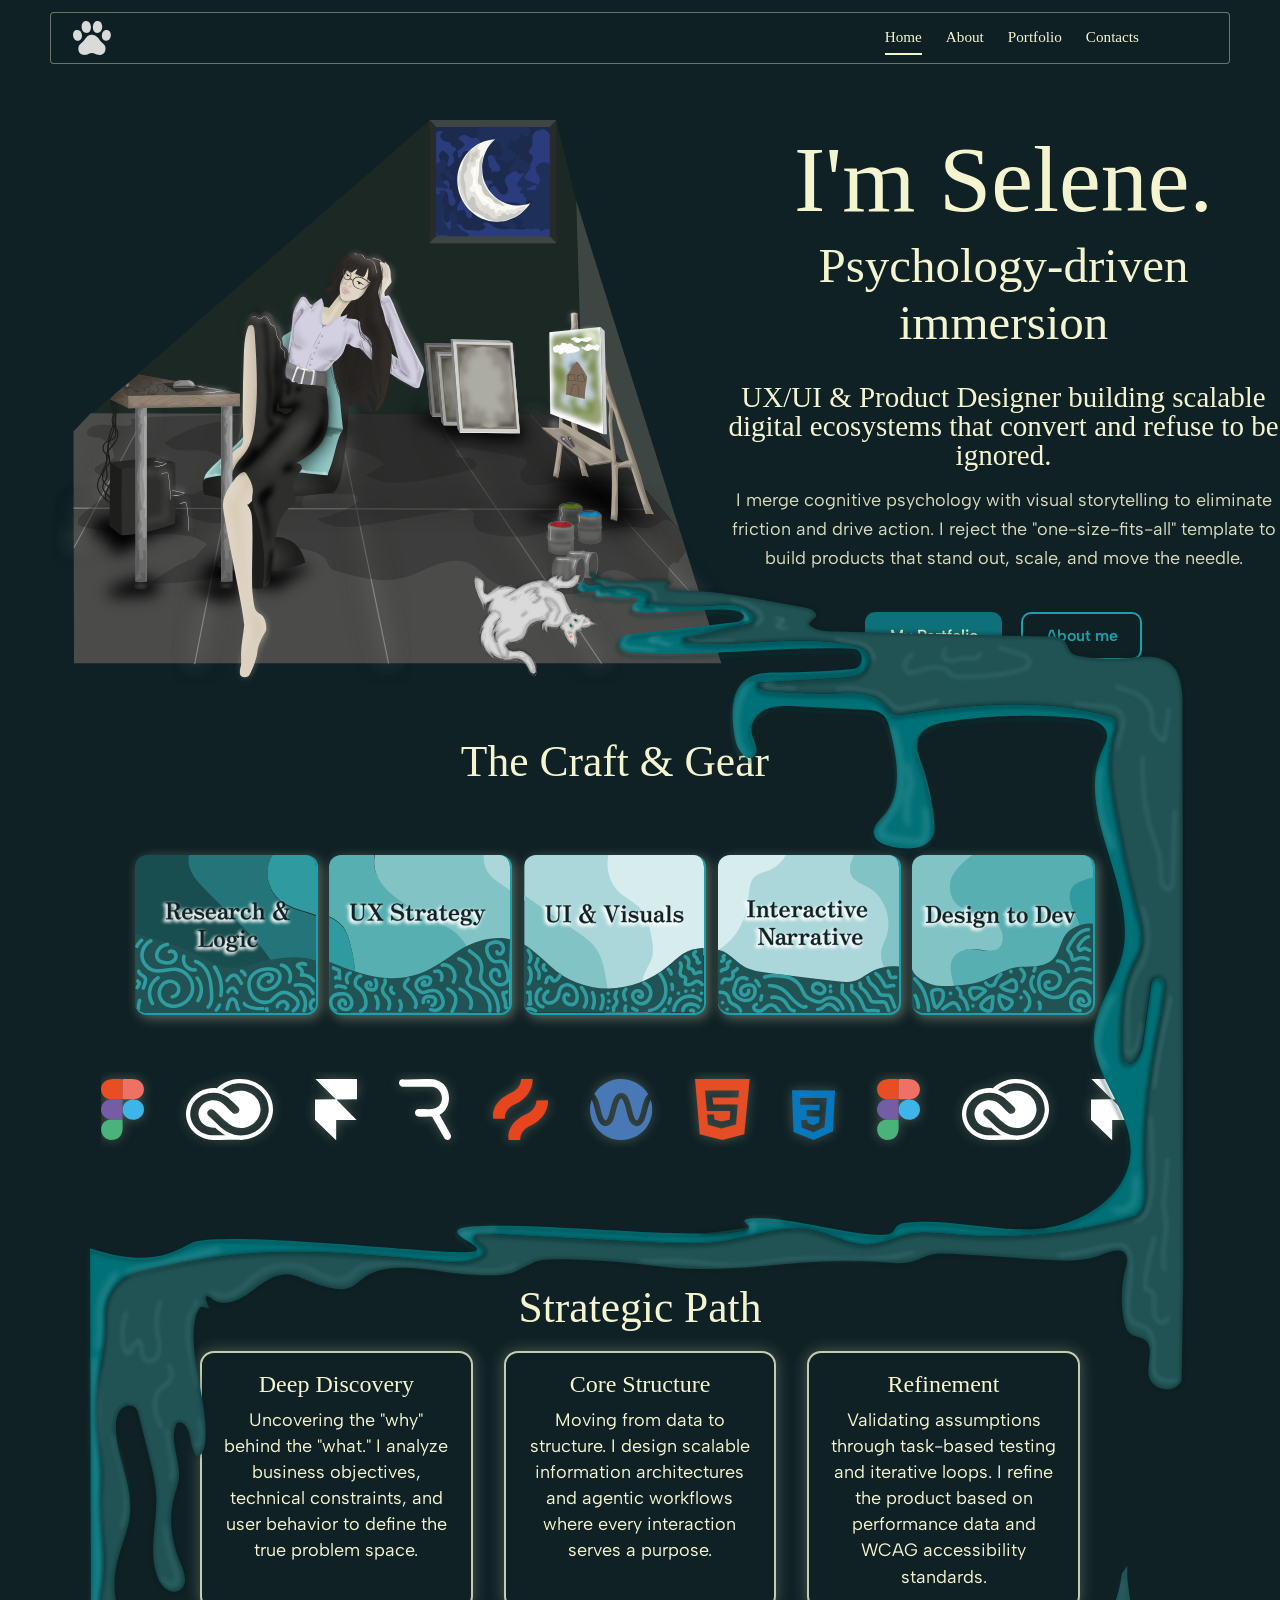
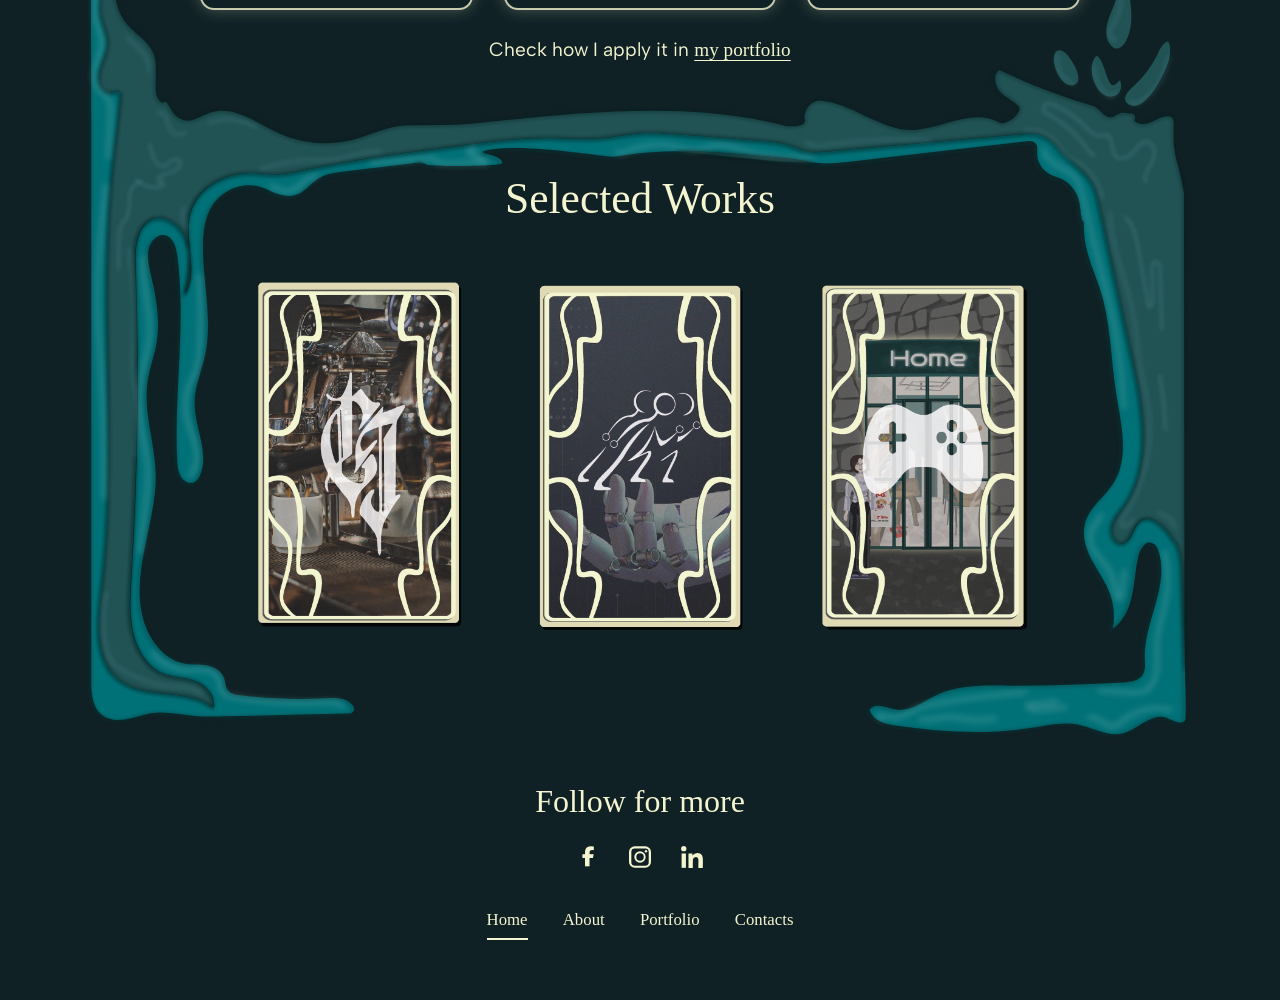
==== commit 626431cd: "again" ====
--- a/index.html
+++ b/index.html
@@ -91,8 +91,8 @@
 
         <div class="home-flow">
             <picture class="flow-paint" aria-hidden="true">
-                <source media="(max-width: 991.98px)" srcset="assets/img/img_mod/HM.svg">
-                <img src="assets/img/new_img/CatHD.svg" alt="">
+                <source media="(max-width: 991.98px)" srcset="assets/img/Img_mod/HM.svg">
+                <img src="assets/img/new_img/CatHD.svg" alt="cat playing with a ball of yarn splash all the color around it">
             </picture>
 
             <section class="flow-window flow-craft" aria-labelledby="craft-title">
@@ -159,7 +159,7 @@
 
             <section class="flow-window flow-path" aria-labelledby="path-title">
                 <h2 id="path-title">Strategic Path</h2>
-                <p class="path-intro">I bridge the gap between business goals and user friction through systemic thinking.</p>
+               
                 <ul class="path-cards">
                     <li class="path-card">
                         <h3>Deep Discovery</h3>
--- a/assets/style/style.css
+++ b/assets/style/style.css
@@ -562,7 +562,7 @@
     width: 100%;
     max-width: 100%;
     margin: 0;
-    margin-bottom: 20px;
+    margin-bottom: 10px;
     padding: 0;
     grid-template-columns: none;
   }
@@ -647,7 +647,7 @@
     font-size: 16px;
   }
   #footer-home {
-    margin-top: -45rem !important;
+    margin-top: -30rem !important;
     padding-bottom: 0;
   }
 }
@@ -891,7 +891,7 @@
     --wt: calc(20px + var(--sw) * 0.46);
     --wh: calc(var(--sw) * 8.057);
     max-width: 560px;
-    min-height: calc(var(--wt) + var(--wh) + 4rem);
+    min-height: calc(var(--wt) + var(--wh) + 2rem);
   }
   .about-hero {
     display: flex;
@@ -918,12 +918,12 @@
   }
   .about-hero .about-copy {
     max-width: none;
-    padding: 5% 10% 0 0;
+    padding: 1% 10% 0 0;
   }
   .about-hero .about-copy h1 {
-    font-size: 73px;
+    font-size: 70px;
     text-align: left;
-    margin-bottom: 30;
+    margin-bottom: 5px;
     margin-top: 0;
   }
   .about-hero .about-copy p {
@@ -975,19 +975,19 @@
     margin-bottom: 0.5rem;
   }
   .behind {
-    top: calc(var(--wt) + var(--wh) * 0.22);
+    top: calc(var(--wt) + var(--wh) * 0.23);
     height: auto;
     left: 20%;
     right: 10%;
   }
   .side-quests {
-    top: calc(var(--wt) + var(--wh) * 0.45);
+    top: calc(var(--wt) + var(--wh) * 0.52);
     height: auto;
-    left: 8%;
-    right: 15%;
+    left: 15%;
+    right: 18%;
   }
   .fun-facts {
-    top: calc(var(--wt) + var(--wh) * 0.64);
+    top: calc(var(--wt) + var(--wh) * 0.78);
     height: auto;
     left: 15%;
     right: 6%;
@@ -1038,8 +1038,8 @@
     line-height: 1.45;
   }
   #footer-about {
-    margin-top: -50rem !important;
-    padding-bottom: 0;
+    margin-top: -5rem !important;
+    padding-bottom: 2rem;
   }
 }
 .contact-page {
